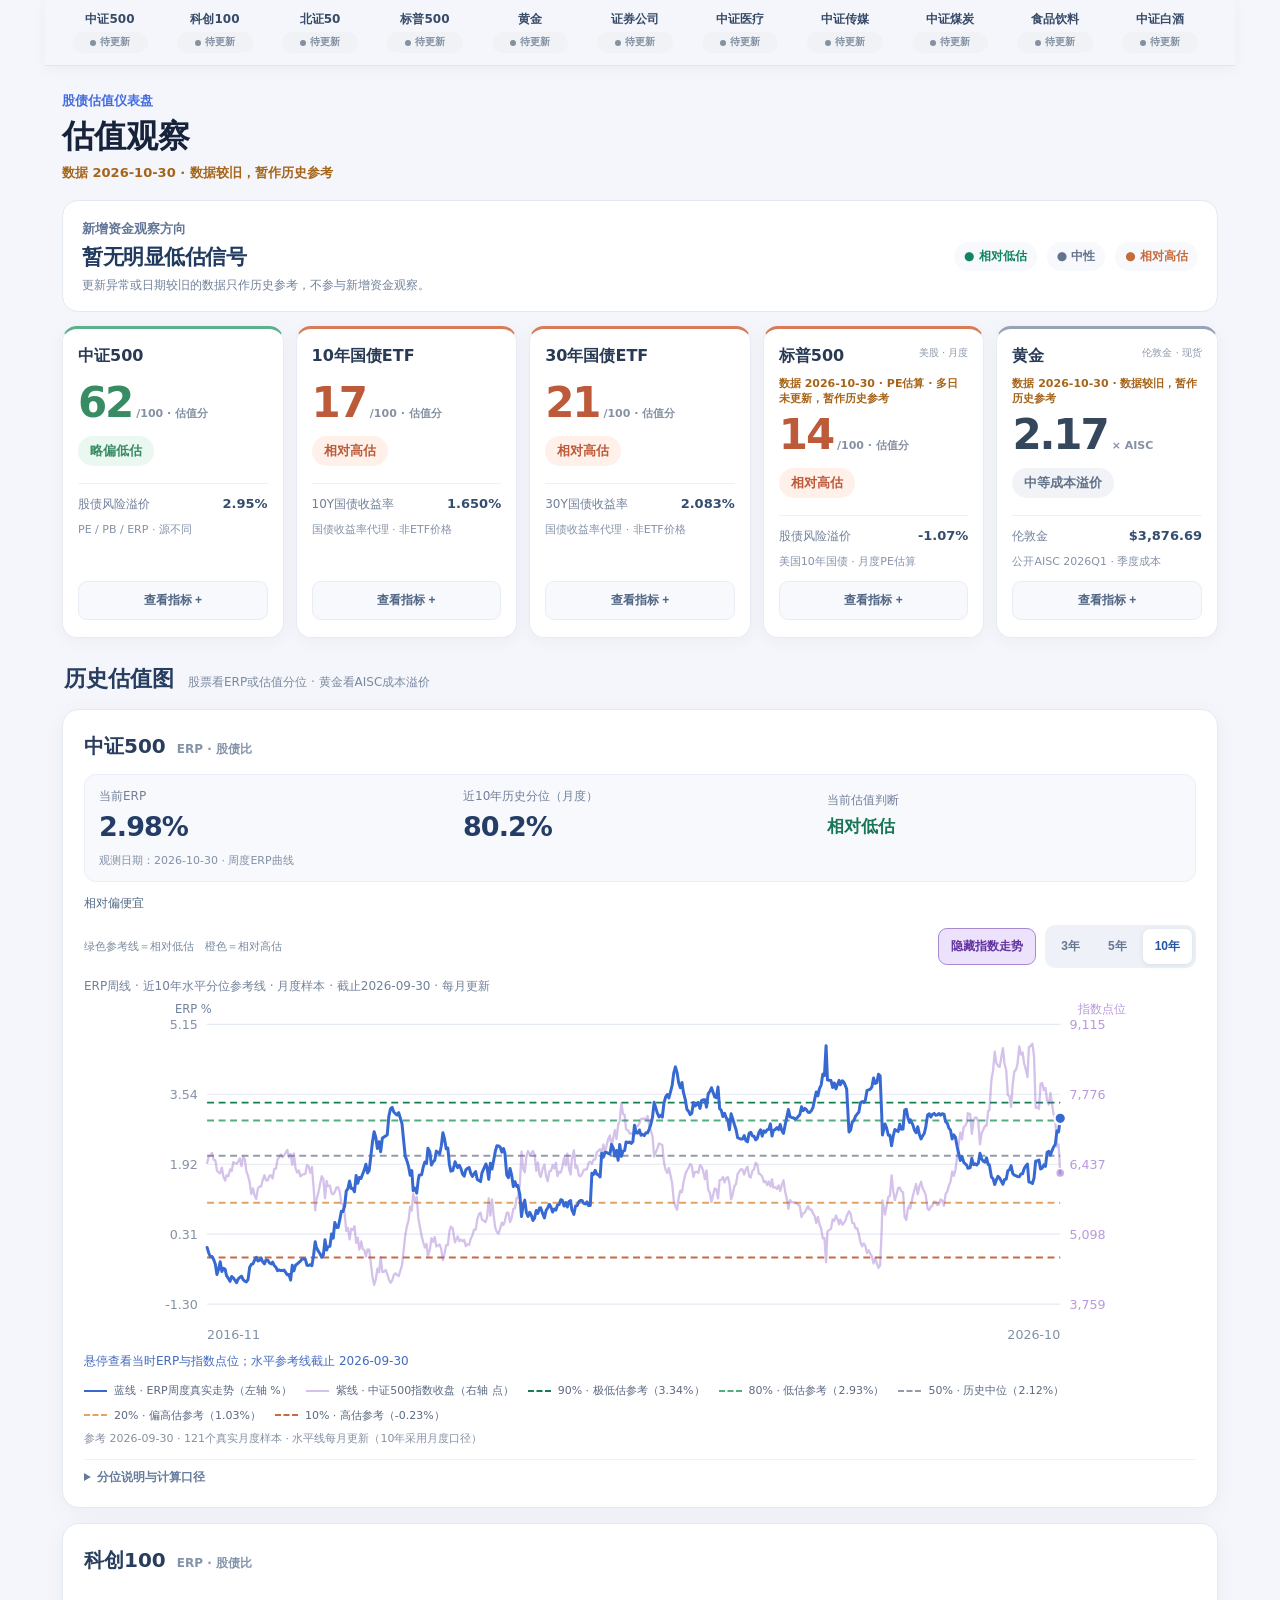
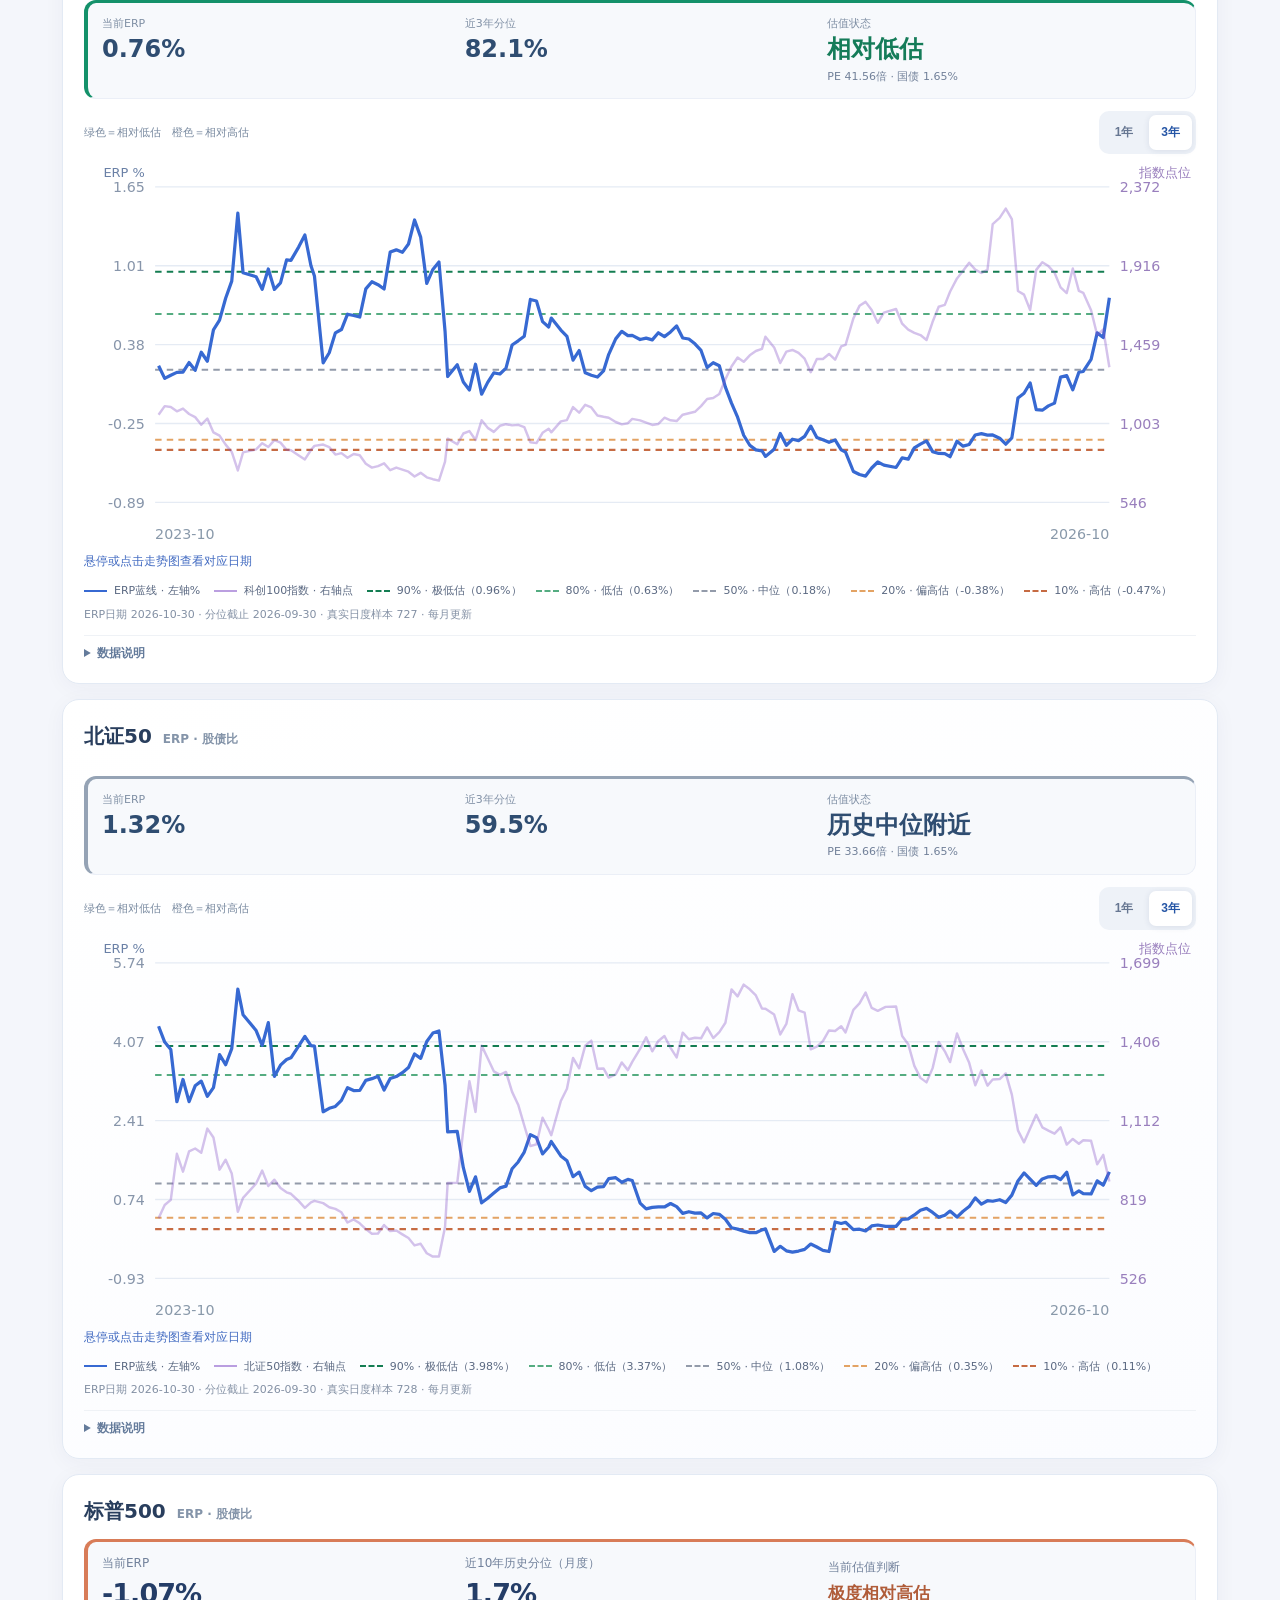
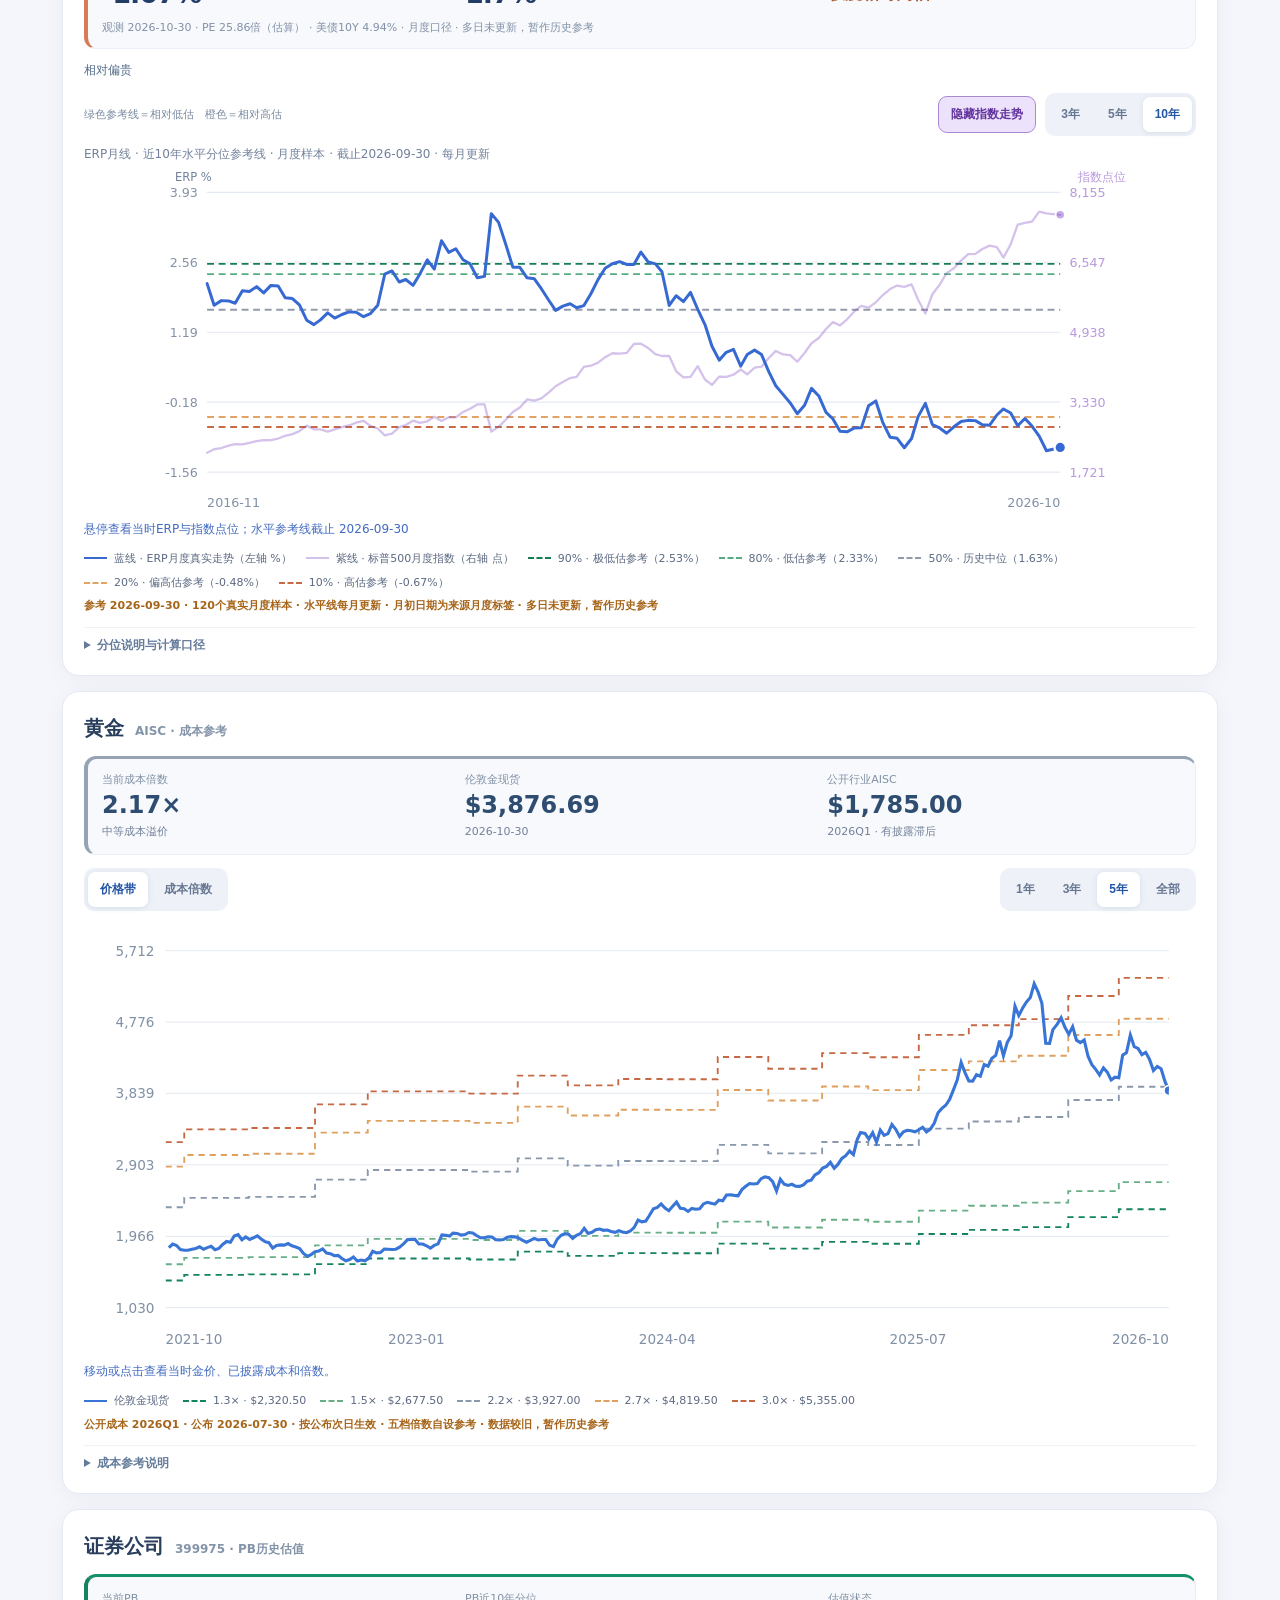
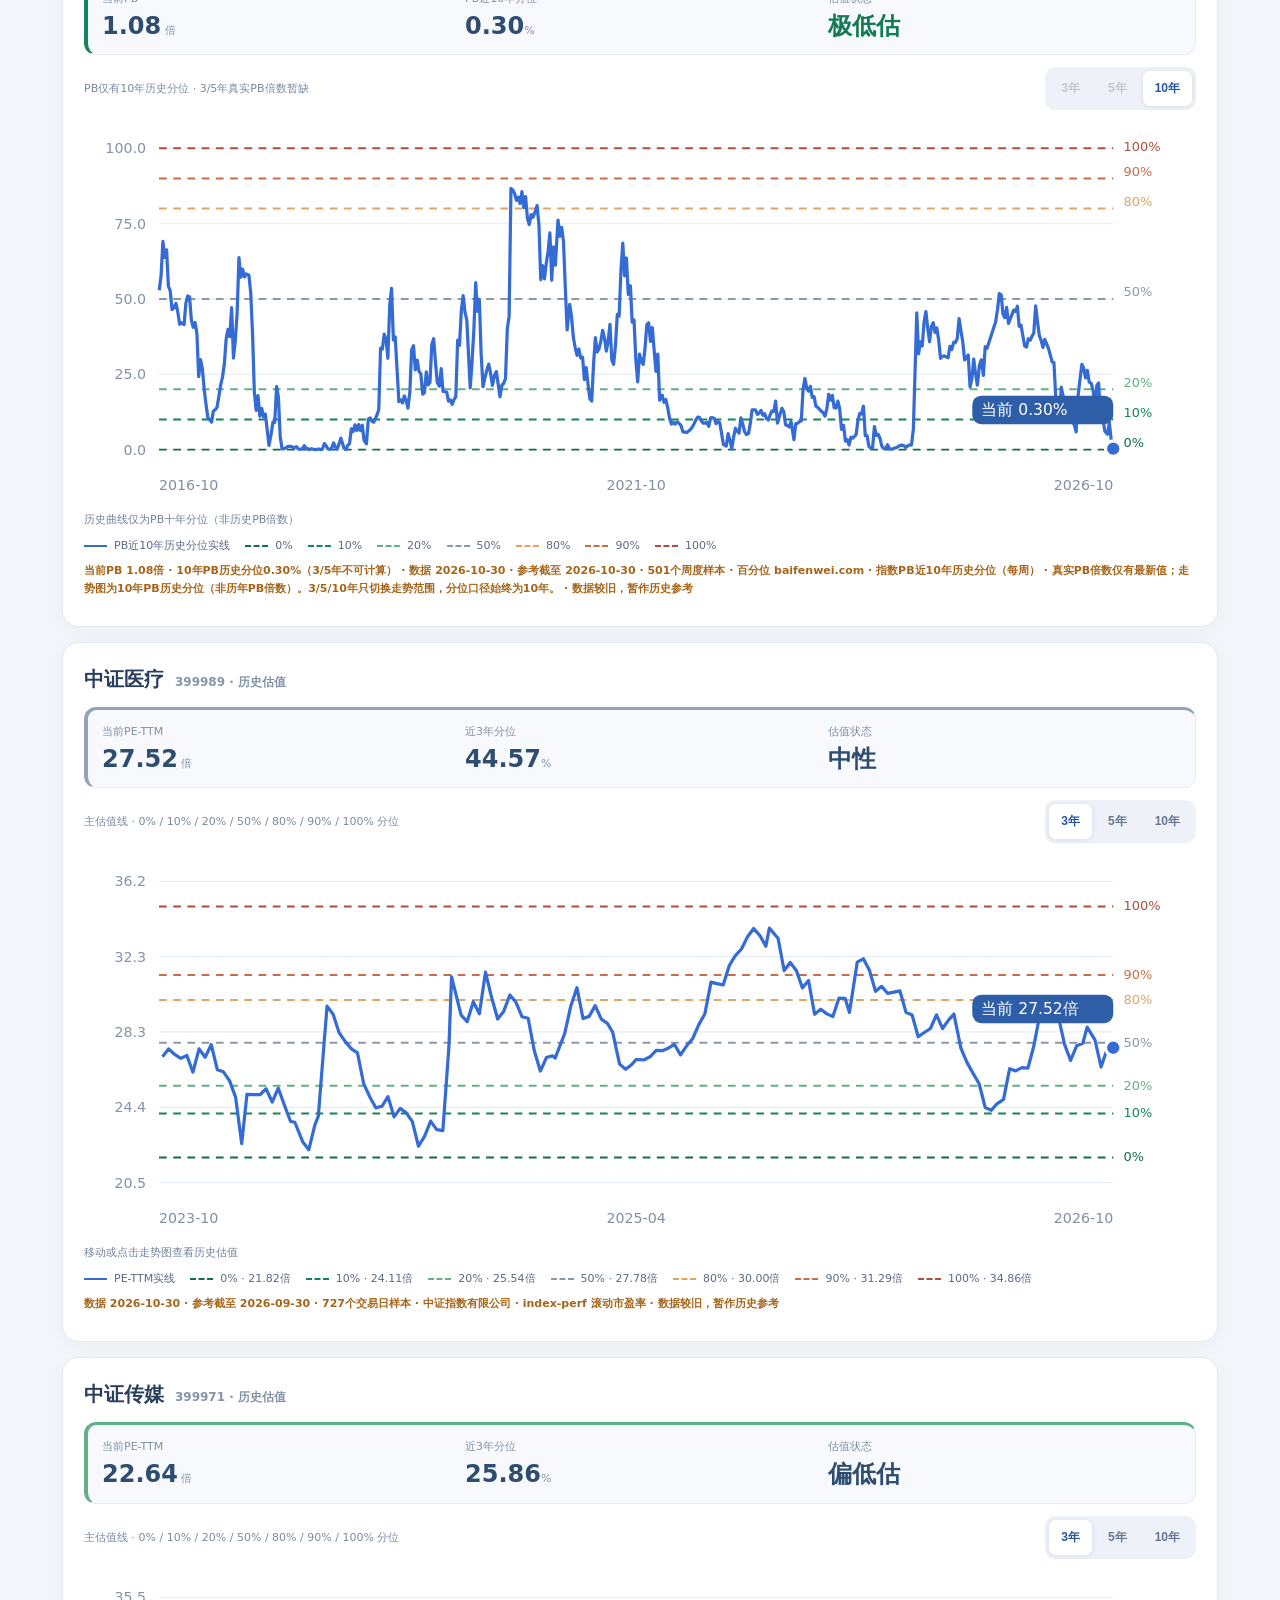
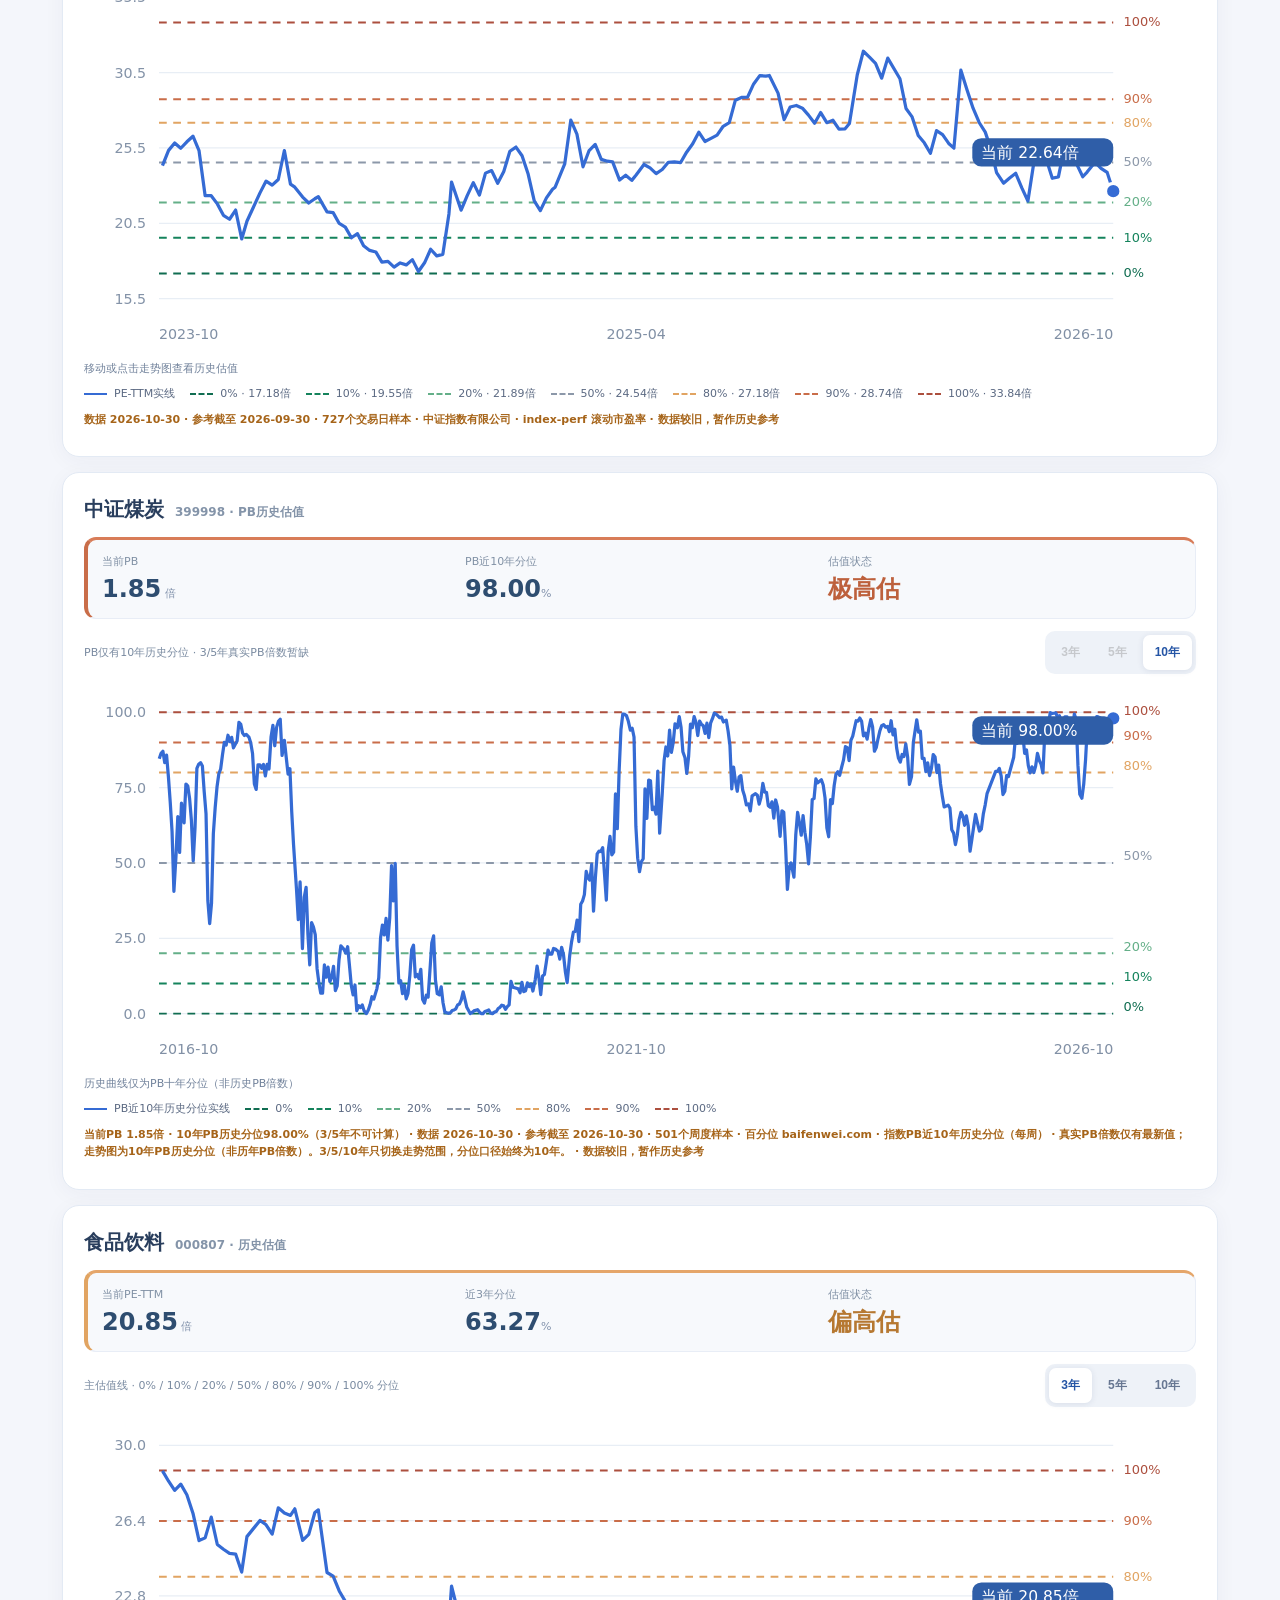
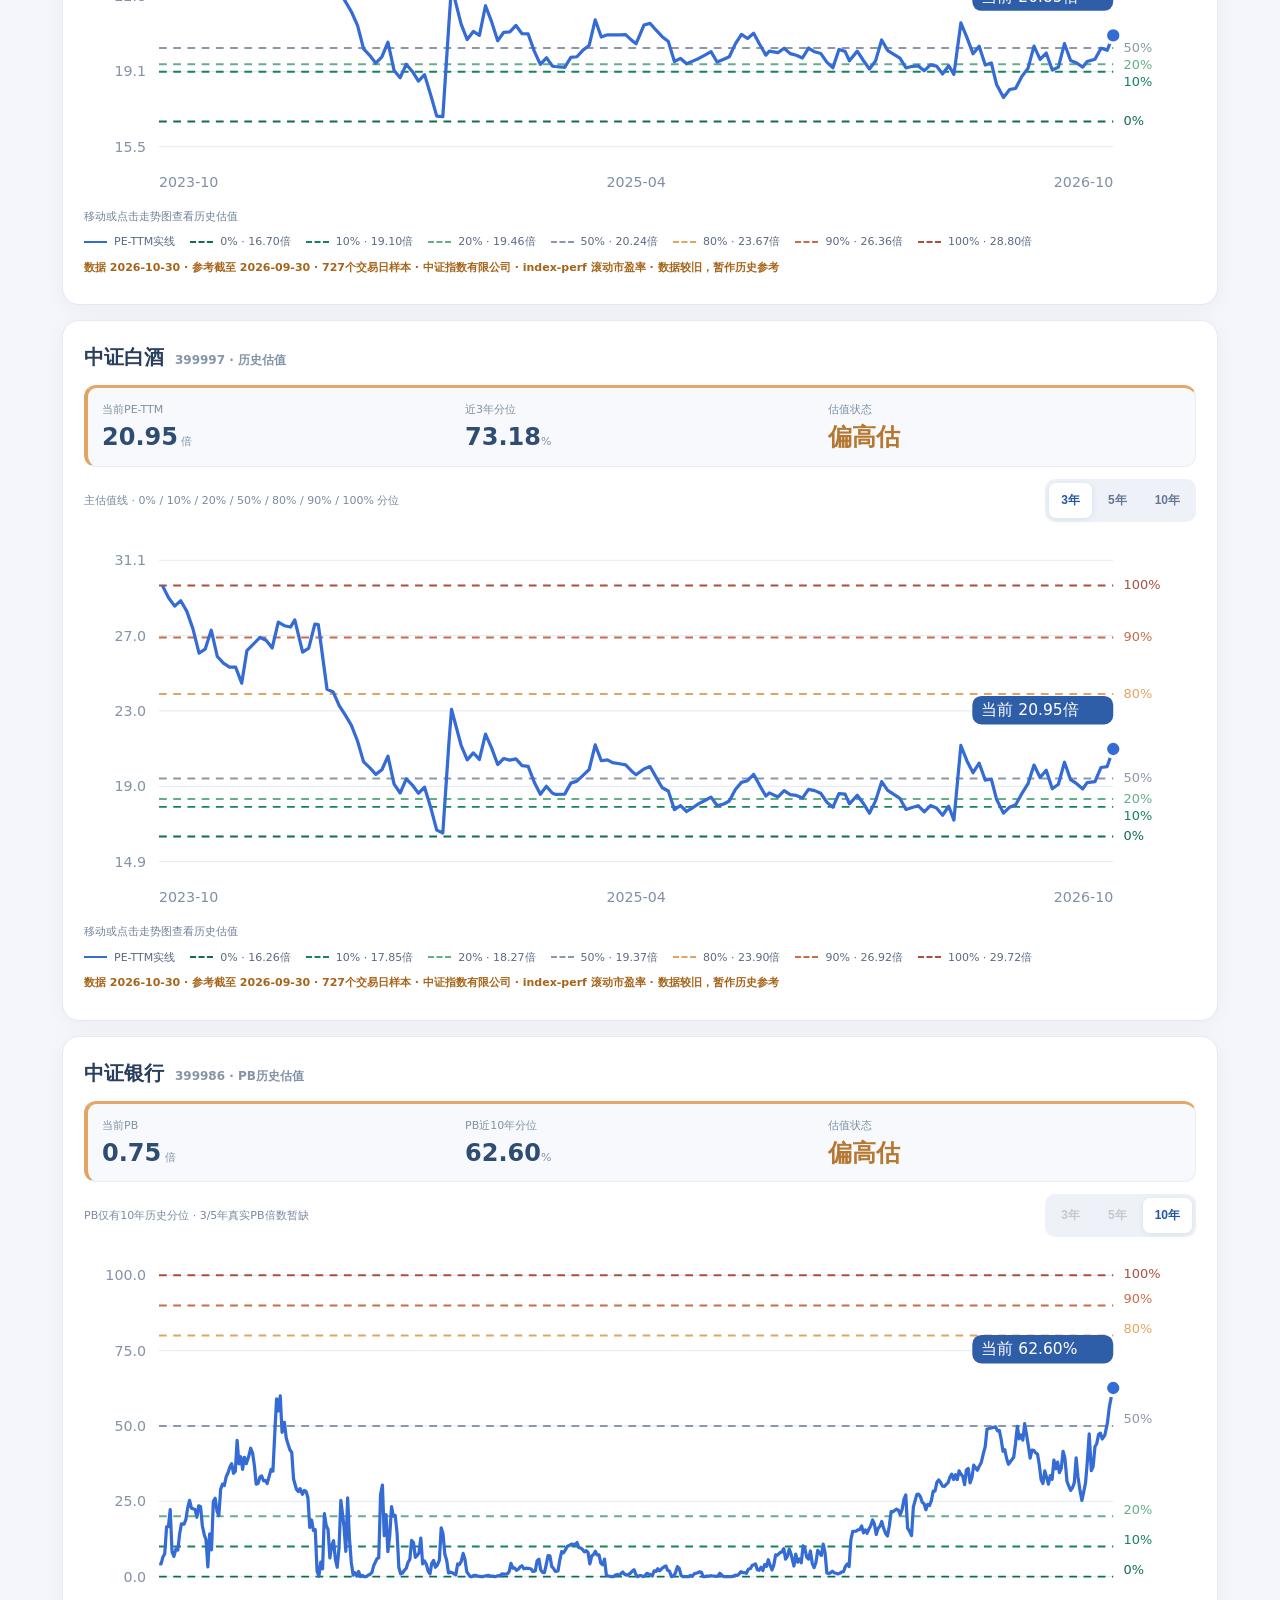
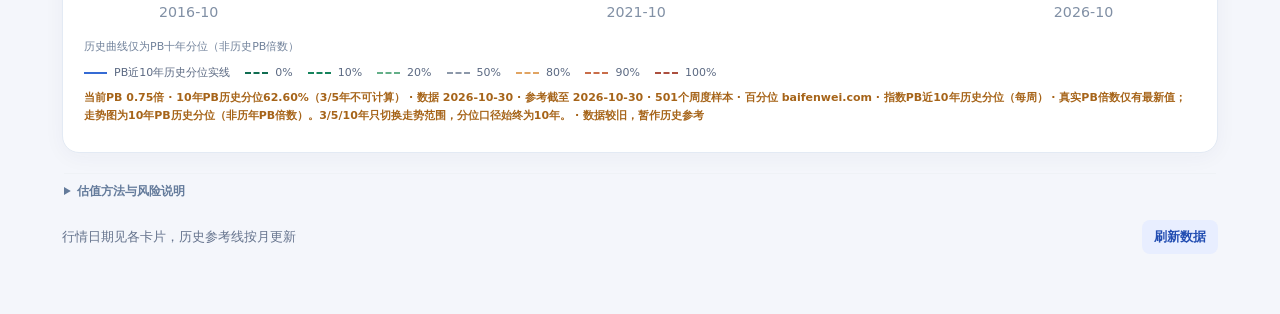
==== index.html @ e6248f70 "Use genuine brokerage PB multiples with 3/5/10-year bands; disable unsupported coal and bank time ho" ====
<!doctype html>
<html lang="zh-CN">
<head>
  <meta charset="utf-8">
  <meta name="viewport" content="width=device-width,initial-scale=1">
  <meta name="theme-color" content="#f5f7fb">
  <meta name="description" content="中证500、国债ETF、标普500、黄金AISC成本参考及行业历史估值走势。">
  <title>股债估值观察</title>
  <link rel="stylesheet" href="styles.css?v=20261031-pbwindows1">
</head>
<body>
<main class="dashboard" id="dashboard-top">
<header class="dashboard-head">
  <div class="head-main"><div class="eyebrow">股债估值仪表盘</div><h1>估值观察</h1><div class="meta" id="stamp">正在读取最新行情</div></div>
</header>
<section class="hero overview-hero" aria-labelledby="money-title">
  <div><label id="money-title">新增资金观察方向</label><h2 id="pick">等待行情</h2><p id="reason">各类资产单独判断，不按评分机械排名</p></div>
  <div class="valuation-key" aria-label="估值颜色"><span class="key-cheap">● 相对低估</span><span class="key-neutral">● 中性</span><span class="key-rich">● 相对高估</span></div>
</section>
<section class="assets-overview" aria-label="五类资产估值与成本参考">
  <div class="cards" id="cards"></div>
  <section class="panel us-panel overview-card" id="us-section">
<div class="us-header"><h3>标普500</h3><span class="asset-subtype">美股 · 月度</span></div>
<div id="us-stamp" class="muted">加载中</div>
<div id="us-card" class="us-content"><div class="us-empty">等待美股数据</div></div>
</section>
  <section class="panel gold-panel overview-card" id="gold-section">
    <div class="us-header"><h3>黄金</h3><span class="asset-subtype">伦敦金 · 现货</span></div>
    <div id="gold-stamp" class="muted">加载中</div>
    <div id="gold-card" class="gold-content"><p class="us-empty">等待金价与公开成本</p></div>
  </section>
</section>
<section class="charts-section" aria-label="历史估值走势">
  <div class="charts-head"><h2>历史估值图</h2><p>股票看ERP或估值分位 · 黄金看AISC成本溢价</p></div>
  <section class="panel history-panel" id="history-panel">
<h3>中证500 <span class="chart-code">ERP · 股债比</span></h3>

<div id="history-current" class="history-current"><div class="history-empty">正在加载历史估值数据。</div></div>
<p id="history-description" class="history-advice"></p>
<div class="history-toolbar"><span class="chart-line-hint">绿色参考线＝相对低估　橙色＝相对高估</span><div class="history-actions"><button id="history-index-toggle" class="history-index-toggle" type="button" data-index-toggle aria-pressed="true">隐藏指数走势</button><div class="history-switch" aria-label="走势图时间范围"><button data-history-years="3" aria-pressed="false">3年</button><button data-history-years="5" aria-pressed="false">5年</button><button class="active" data-history-years="10" aria-pressed="true">10年</button></div></div></div>
<p id="history-frequency" class="history-frequency">正在检查真实历史数据</p>
<div id="history-chart"><div class="history-empty">等待真实历史数据。</div></div>
<div id="history-hover" class="history-hover" aria-live="off"></div>
<div id="history-legend" class="history-legend" aria-label="走势图颜色图例"></div>
<p class="history-note" id="history-note">五条水平参考线按所选3年、5年或10年的历史ERP计算，每月随上个完整月份的行情修正。</p>
<details class="chart-help"><summary>分位说明与计算口径</summary><h4 class="history-zone-title">历史分位</h4>
<div class="history-zone-head"><span>历史分位</span><span>中文判断</span><span>简单理解</span></div>
<div id="history-zones" class="history-zones"></div>
<p class="chart-help-text">ERP＝100÷滚动PE－中国10年国债收益率。参考线按所选年限计算，每月更新。不同日期共用当前参考线，不代表当时可交易信号；指数价格不等于ETF收益。</p></details>
</section>
  <section class="panel star-panel" id="star-panel">
<div class="bse-head"><div><div class="eyebrow">科创板独立估值观察 · 000698</div>
<h3>科创100 <span class="chart-code">ERP · 股债比</span></h3></div></div>
<div id="star-summary" class="bse-summary"><div class="history-empty">正在核验科创100真实估值数据。</div></div>
<div class="bse-toolbar"><span class="chart-line-hint">绿色＝相对低估　橙色＝相对高估</span><div class="history-switch" aria-label="科创100时间范围"><button type="button" data-star-years="1" aria-pressed="false">1年</button><button type="button" data-star-years="3" class="active" aria-pressed="true">3年</button></div></div>
<div id="star-chart" aria-live="polite"><div class="history-empty">尚未获取科创100历史走势图。</div></div>
<div id="star-hover" class="history-hover" aria-live="off"></div><div id="star-legend" class="history-legend"></div>
<p class="bse-note" id="star-note">蓝线是科创100股债风险溢价（左轴，%），淡紫线是科创100指数收盘点位（右轴，点）。水平分位线每月更新一次。</p>
<details class="chart-help"><summary>数据说明</summary><p class="chart-help-text">科创100发布于2023年8月，历史不足5年。 ERP＝100÷滚动PE－中国10年国债收益率；分位线每月更新。指数点位不是ETF收益，估值分位不等于买卖信号。</p></details>
</section>
  <section class="panel bse-panel" id="bse-panel">
<div class="bse-head"><div><div class="eyebrow">北交所独立估值观察 · 899050</div>
<h3>北证50 <span class="chart-code">ERP · 股债比</span></h3></div></div>
<div id="bse-summary" class="bse-summary"><div class="history-empty">正在核验北证50真实估值数据。</div></div>
<div class="bse-toolbar"><span class="chart-line-hint">绿色＝相对低估　橙色＝相对高估</span><div class="history-switch" aria-label="北证50时间范围"><button type="button" data-bse-years="1" aria-pressed="false">1年</button><button type="button" data-bse-years="3" class="active" aria-pressed="true">3年</button></div></div>
<div id="bse-chart" aria-live="polite"><div class="history-empty">尚未获取北证50历史走势图。</div></div>
<div id="bse-hover" class="history-hover" aria-live="off"></div><div id="bse-legend" class="history-legend"></div>
<p class="bse-note" id="bse-note">蓝线是北证50股债风险溢价（左轴，%），淡紫线是北证50指数收盘点位（右轴，点）。水平分位线每月更新一次。</p>
<details class="chart-help"><summary>数据说明</summary><p class="chart-help-text">北证50发布于2022年11月，历史不足5年。 ERP＝100÷滚动PE－中国10年国债收益率；分位线每月更新。指数点位不是ETF收益，估值分位不等于买卖信号。</p></details>
</section>

  <section class="panel history-panel" id="sp500-panel">
    <h3>标普500 <span class="chart-code">ERP · 股债比</span></h3>
    <div id="sp500-current" class="history-current"><div class="history-empty">正在核对美股历史估值</div></div>
    <p id="sp500-description" class="history-advice"></p>
    <div class="history-toolbar"><span class="chart-line-hint">绿色参考线＝相对低估　橙色＝相对高估</span><div class="history-actions">
      <button id="sp500-index-toggle" class="history-index-toggle" type="button" data-sp500-index-toggle aria-pressed="true">隐藏指数走势</button>
      <div class="history-switch" aria-label="标普500时间范围"><button type="button" data-sp500-years="3" aria-pressed="false">3年</button><button type="button" data-sp500-years="5" aria-pressed="false">5年</button><button type="button" data-sp500-years="10" class="active" aria-pressed="true">10年</button></div>
    </div></div>
    <p id="sp500-frequency" class="history-frequency">正在核对真实月度数据</p>
    <div id="sp500-chart"><div class="history-empty">等待真实历史数据</div></div>
    <div id="sp500-hover" class="history-hover" aria-live="off"></div>
    <div id="sp500-legend" class="history-legend" aria-label="标普500估值图例"></div>
    <p id="sp500-note" class="history-note"></p>
    <details class="chart-help"><summary>分位说明与计算口径</summary>
      <div class="history-zone-head"><span>历史分位</span><span>中文判断</span><span>简单理解</span></div>
      <div id="sp500-zones" class="history-zones"></div>
      <p class="chart-help-text">ERP＝100÷标普500滚动PE－美国10年国债收益率。PE与美债取Multpl真实月度历史，按来源日期向前配对；五条水平线按所选3/5/10年样本计算，每月更新，当前分位随最新ERP重算。历史月初日期是来源的月度标签，历史数据可能修订；最新估算PE会标明。紫线为月度指数点位，历史采用月均价。当前参考线不是历史逐点买卖信号。</p>
    </details>
  </section>

  <section class="panel gold-history-panel" id="gold-panel">
    <h3>黄金 <span class="chart-code">AISC · 成本参考</span></h3>
    <div id="gold-summary" class="bse-summary"><p class="history-empty">正在核对金价与公开成本</p></div>
    <div class="gold-toolbar">
      <div class="history-switch" aria-label="黄金图表口径">
        <button type="button" data-gold-view="price" class="active" aria-pressed="true">价格带</button>
        <button type="button" data-gold-view="ratio" aria-pressed="false">成本倍数</button>
      </div>
      <div class="history-switch" aria-label="黄金历史时间范围">
        <button type="button" data-gold-years="1" aria-pressed="false">1年</button>
        <button type="button" data-gold-years="3" aria-pressed="false">3年</button>
        <button type="button" data-gold-years="5" class="active" aria-pressed="true">5年</button>
        <button type="button" data-gold-years="all" aria-pressed="false">全部</button>
      </div>
    </div>
    <div id="gold-chart" aria-live="polite"><p class="history-empty">等待真实黄金历史数据</p></div>
    <div id="gold-hover" class="history-hover" aria-live="off"></div>
    <div id="gold-legend" class="history-legend" aria-label="黄金五档AISC倍数参考"></div>
    <p id="gold-note" class="bse-note"></p>
    <details class="chart-help"><summary>成本参考说明</summary><p class="chart-help-text">1.3 / 1.5 / 2.2 / 2.7 / 3.0倍为自设参考，不是历史分位或公允价格。美元金价与全球行业平均AISC同为美元/盎司；成本取世界黄金协会公开报告，按公布次日生效，期间沿用上次已知成本。公开历史样本可能缺少更早披露，不应当作完整信息回测。AISC不是金价底线，金价还受实际利率、央行、汇率及投资需求影响。</p></details>
  </section>

  <section class="panel industry-panel" id="industry-399975" data-industry-code="399975" data-metric="PB">
    <h3>证券公司 <span class="chart-code">399975 · PB历史估值</span></h3>
    <div class="industry-summary">正在读取真实估值数据</div>
    <div class="industry-toolbar">
      <span class="chart-line-hint">PB近10年历史分位走势 · 0 / 10 / 20 / 50 / 80 / 90 / 100%</span>
      <div class="history-switch" aria-label="证券公司历史估值时间范围">
        <button type="button" data-industry-years="3" class="active" aria-pressed="true">3年</button>
        <button type="button" data-industry-years="5" aria-pressed="false">5年</button>
        <button type="button" data-industry-years="10" aria-pressed="false">10年</button>
      </div>
    </div>
    <div class="industry-chart" aria-live="polite"><p class="industry-empty">等待估值历史数据</p></div>
    <div class="industry-hover" aria-live="off"></div>
    <div class="industry-legend" aria-label="证券公司估值参考线"></div>
    <p class="industry-note"></p>
  </section>

  <section class="panel industry-panel" id="industry-399989" data-industry-code="399989" data-metric="PE-TTM">
    <h3>中证医疗 <span class="chart-code">399989 · 历史估值</span></h3>
    <div class="industry-summary">正在读取真实估值数据</div>
    <div class="industry-toolbar">
      <span class="chart-line-hint">主估值线 · 0% / 10% / 20% / 50% / 80% / 90% / 100% 分位</span>
      <div class="history-switch" aria-label="中证医疗历史估值时间范围">
        <button type="button" data-industry-years="3" class="active" aria-pressed="true">3年</button>
        <button type="button" data-industry-years="5" aria-pressed="false">5年</button>
        <button type="button" data-industry-years="10" aria-pressed="false">10年</button>
      </div>
    </div>
    <div class="industry-chart" aria-live="polite"><p class="industry-empty">等待估值历史数据</p></div>
    <div class="industry-hover" aria-live="off"></div>
    <div class="industry-legend" aria-label="中证医疗估值参考线"></div>
    <p class="industry-note"></p>
  </section>

  <section class="panel industry-panel" id="industry-399971" data-industry-code="399971" data-metric="PE-TTM">
    <h3>中证传媒 <span class="chart-code">399971 · 历史估值</span></h3>
    <div class="industry-summary">正在读取真实估值数据</div>
    <div class="industry-toolbar">
      <span class="chart-line-hint">主估值线 · 0% / 10% / 20% / 50% / 80% / 90% / 100% 分位</span>
      <div class="history-switch" aria-label="中证传媒历史估值时间范围">
        <button type="button" data-industry-years="3" class="active" aria-pressed="true">3年</button>
        <button type="button" data-industry-years="5" aria-pressed="false">5年</button>
        <button type="button" data-industry-years="10" aria-pressed="false">10年</button>
      </div>
    </div>
    <div class="industry-chart" aria-live="polite"><p class="industry-empty">等待估值历史数据</p></div>
    <div class="industry-hover" aria-live="off"></div>
    <div class="industry-legend" aria-label="中证传媒估值参考线"></div>
    <p class="industry-note"></p>
  </section>

  <section class="panel industry-panel" id="industry-399998" data-industry-code="399998" data-metric="PB">
    <h3>中证煤炭 <span class="chart-code">399998 · PB历史估值</span></h3>
    <div class="industry-summary">正在读取真实估值数据</div>
    <div class="industry-toolbar">
      <span class="chart-line-hint">PB近10年历史分位走势 · 0 / 10 / 20 / 50 / 80 / 90 / 100%</span>
      <div class="history-switch" aria-label="中证煤炭历史估值时间范围">
        <button type="button" data-industry-years="3" class="active" aria-pressed="true">3年</button>
        <button type="button" data-industry-years="5" aria-pressed="false">5年</button>
        <button type="button" data-industry-years="10" aria-pressed="false">10年</button>
      </div>
    </div>
    <div class="industry-chart" aria-live="polite"><p class="industry-empty">等待估值历史数据</p></div>
    <div class="industry-hover" aria-live="off"></div>
    <div class="industry-legend" aria-label="中证煤炭估值参考线"></div>
    <p class="industry-note"></p>
  </section>

  <section class="panel industry-panel" id="industry-000807" data-industry-code="000807" data-metric="PE-TTM">
    <h3>食品饮料 <span class="chart-code">000807 · 历史估值</span></h3>
    <div class="industry-summary">正在读取真实估值数据</div>
    <div class="industry-toolbar">
      <span class="chart-line-hint">主估值线 · 0% / 10% / 20% / 50% / 80% / 90% / 100% 分位</span>
      <div class="history-switch" aria-label="食品饮料历史估值时间范围">
        <button type="button" data-industry-years="3" class="active" aria-pressed="true">3年</button>
        <button type="button" data-industry-years="5" aria-pressed="false">5年</button>
        <button type="button" data-industry-years="10" aria-pressed="false">10年</button>
      </div>
    </div>
    <div class="industry-chart" aria-live="polite"><p class="industry-empty">等待估值历史数据</p></div>
    <div class="industry-hover" aria-live="off"></div>
    <div class="industry-legend" aria-label="食品饮料估值参考线"></div>
    <p class="industry-note"></p>
  </section>

  <section class="panel industry-panel" id="industry-399997" data-industry-code="399997" data-metric="PE-TTM">
    <h3>中证白酒 <span class="chart-code">399997 · 历史估值</span></h3>
    <div class="industry-summary">正在读取真实估值数据</div>
    <div class="industry-toolbar">
      <span class="chart-line-hint">主估值线 · 0% / 10% / 20% / 50% / 80% / 90% / 100% 分位</span>
      <div class="history-switch" aria-label="中证白酒历史估值时间范围">
        <button type="button" data-industry-years="3" class="active" aria-pressed="true">3年</button>
        <button type="button" data-industry-years="5" aria-pressed="false">5年</button>
        <button type="button" data-industry-years="10" aria-pressed="false">10年</button>
      </div>
    </div>
    <div class="industry-chart" aria-live="polite"><p class="industry-empty">等待估值历史数据</p></div>
    <div class="industry-hover" aria-live="off"></div>
    <div class="industry-legend" aria-label="中证白酒估值参考线"></div>
    <p class="industry-note"></p>
  </section>

  <section class="panel industry-panel" id="industry-399986" data-industry-code="399986" data-metric="PB">
    <h3>中证银行 <span class="chart-code">399986 · PB历史估值</span></h3>
    <div class="industry-summary">正在读取真实估值数据</div>
    <div class="industry-toolbar">
      <span class="chart-line-hint">PB近10年历史分位走势 · 0 / 10 / 20 / 50 / 80 / 90 / 100%</span>
      <div class="history-switch" aria-label="中证银行历史估值时间范围">
        <button type="button" data-industry-years="3" class="active" aria-pressed="true">3年</button>
        <button type="button" data-industry-years="5" aria-pressed="false">5年</button>
        <button type="button" data-industry-years="10" aria-pressed="false">10年</button>
      </div>
    </div>
    <div class="industry-chart" aria-live="polite"><p class="industry-empty">等待估值历史数据</p></div>
    <div class="industry-hover" aria-live="off"></div>
    <div class="industry-legend" aria-label="中证银行估值参考线"></div>
    <p class="industry-note"></p>
  </section>
</section>
<details class="method-brief"><summary>估值方法与风险说明</summary>
<p>不同资产评分公式不同，不能直接比大小。10年和30年国债ETF使用国债收益率代理，并非ETF实时价格。各图分位按自身历史计算，不能据此确定底部或保证未来收益。<strong>绿色表示相对更便宜，不代表立即买入。</strong></p>
</details>
<footer><span>行情日期见各卡片，历史参考线按月更新</span><button type="button" id="reload" title="重新读取已发布的行情快照，服务器按北京时间定时更新">刷新数据</button></footer>
</main>
<nav id="valuation-jump" class="valuation-jump" aria-label="固定历史估值快捷导航">
  <div class="valuation-jump-track" aria-label="横向滚动查看全部估值指数">
    <a href="#history-panel" class="valuation-jump-link" aria-label="跳转到中证500历史估值图">
      <span class="valuation-jump-name">中证500</span>
      <span data-valuation-status="csi500" class="valuation-jump-status" data-tone="unknown">暂无</span>
    </a>
    <a href="#star-panel" class="valuation-jump-link" aria-label="跳转到科创100历史估值图">
      <span class="valuation-jump-name">科创100</span>
      <span data-valuation-status="star100" class="valuation-jump-status" data-tone="unknown">暂无</span>
    </a>
    <a href="#bse-panel" class="valuation-jump-link" aria-label="跳转到北证50历史估值图">
      <span class="valuation-jump-name">北证50</span>
      <span data-valuation-status="bse50" class="valuation-jump-status" data-tone="unknown">暂无</span>
    </a>
    <a href="#sp500-panel" class="valuation-jump-link" aria-label="跳转到标普500股债比历史估值图">
      <span class="valuation-jump-name">标普500</span>
      <span data-valuation-status="sp500" class="valuation-jump-status" data-tone="unknown">暂无</span>
    </a>
    <a href="#gold-panel" class="valuation-jump-link" aria-label="跳转到黄金AISC成本参考图">
      <span class="valuation-jump-name">黄金</span>
      <span data-valuation-status="gold" class="valuation-jump-status" data-tone="unknown">暂无</span>
    </a>
    <a href="#industry-399975" class="valuation-jump-link" aria-label="跳转到证券公司历史估值图">
      <span class="valuation-jump-name">证券公司</span>
      <span data-valuation-status="399975" class="valuation-jump-status" data-tone="unknown">暂无</span>
    </a>
    <a href="#industry-399989" class="valuation-jump-link" aria-label="跳转到中证医疗历史估值图">
      <span class="valuation-jump-name">中证医疗</span>
      <span data-valuation-status="399989" class="valuation-jump-status" data-tone="unknown">暂无</span>
    </a>
    <a href="#industry-399971" class="valuation-jump-link" aria-label="跳转到中证传媒历史估值图">
      <span class="valuation-jump-name">中证传媒</span>
      <span data-valuation-status="399971" class="valuation-jump-status" data-tone="unknown">暂无</span>
    </a>
    <a href="#industry-399998" class="valuation-jump-link" aria-label="跳转到中证煤炭历史估值图">
      <span class="valuation-jump-name">中证煤炭</span>
      <span data-valuation-status="399998" class="valuation-jump-status" data-tone="unknown">暂无</span>
    </a>
    <a href="#industry-000807" class="valuation-jump-link" aria-label="跳转到食品饮料历史估值图">
      <span class="valuation-jump-name">食品饮料</span>
      <span data-valuation-status="000807" class="valuation-jump-status" data-tone="unknown">暂无</span>
    </a>
    <a href="#industry-399997" class="valuation-jump-link" aria-label="跳转到中证白酒历史估值图">
      <span class="valuation-jump-name">中证白酒</span>
      <span data-valuation-status="399997" class="valuation-jump-status" data-tone="unknown">暂无</span>
    </a>
    <a href="#industry-399986" class="valuation-jump-link" aria-label="跳转到中证银行历史估值图">
      <span class="valuation-jump-name">中证银行</span>
      <span data-valuation-status="399986" class="valuation-jump-status" data-tone="unknown">暂无</span>
    </a>
  </div>
</nav>
<script src="history.js?v=20261030-maint1"></script>
<script src="bse50.js?v=20261029-bse1"></script>
<script src="star100.js?v=20261029-star1"></script>
<script src="industry.js?v=20261031-pbwindows1"></script>
<script src="sp500.js?v=20261030-sp5001"></script>
<script src="gold.js?v=20261030-gold1"></script>
<script src="valuation-nav.js?v=20261031-pbwindows1"></script>
<script src="app.js?v=20261030-sp5001"></script>
</body></html>
---- styles.css ----
:root{color-scheme:light}*{box-sizing:border-box}body{margin:0;background:#f4f6fb;color:#17223b;font-family:system-ui,-apple-system,"Microsoft YaHei",sans-serif}main{max-width:1024px;margin:auto;padding:26px 17px 60px}header{padding:12px 0 20px}h1{font-size:clamp(28px,5vw,38px);margin:9px 0}.eyebrow{font-size:13px;font-weight:750;color:#446de0}.meta,.muted,footer{color:#65738d;font-size:13px}.hero{padding:28px;background:linear-gradient(115deg,#18243e,#283f6c);border-radius:21px;color:#fff;box-shadow:0 12px 32px #293b5a1d}.hero label{color:#aabce0;font-size:13px}.hero h2{font-size:32px;margin:8px 0}.hero p{color:#dce5f8;margin:0;line-height:1.7}.cards{display:grid;grid-template-columns:repeat(3,1fr);gap:14px;margin:17px 0}.card,.panel{background:white;border-radius:19px;padding:19px;box-shadow:0 8px 30px #24395c0c}.card h3{margin:0;font-size:17px}.score{font-size:51px;font-weight:850;margin:18px 0 6px}.score small{font-size:16px;color:#8190a7}.tag{display:inline-block;padding:6px 11px;border-radius:25px;background:#edf4ff;color:#4166a7;font-size:13px;font-weight:700}.panel{margin-top:15px}.panel h3{margin:5px 0 12px}.bar{display:flex;overflow:hidden;border-radius:10px;background:#f0f2f6;min-height:15px;margin:12px 0}.bar div:nth-child(1){background:#4577eb}.bar div:nth-child(2){background:#17a49e}.bar div:nth-child(3){background:#9274d4}.item{padding:10px 0;border-bottom:1px solid #eff1f5;display:flex;justify-content:space-between;gap:10px}.item span{color:#63728c}.item b{text-align:right;font-size:14px}button{border:0;border-radius:8px;padding:8px 12px;background:#e8eeff;color:#234eb2;font-weight:bold}footer{margin-top:22px;line-height:2}footer button{margin-left:12px}@media(max-width:640px){.cards{grid-template-columns:1fr;gap:10px}.card{display:grid;grid-template-columns:1fr auto;align-items:center}.card .score{margin:4px 0;font-size:40px}.card .tag{grid-column:1/-1;width:max-content}.hero{padding:23px}.hero h2{font-size:28px}}
.control-hint{color:#687891;font-size:13px;line-height:1.6;margin:13px 2px 5px}.decision-card{display:block!important}.asset-top{display:flex;align-items:center;justify-content:space-between}.subrank{color:#7d8ca4;font-size:12px;background:#f2f5fa;border-radius:16px;padding:5px 9px}.decision-card .score{margin:16px 0 8px}.ownership{display:flex;background:#eef1f7;border-radius:12px;padding:4px;gap:4px;margin-top:16px}.ownership button{flex:1;background:transparent;padding:11px 5px;border-radius:9px;color:#63718a;cursor:pointer}.ownership button.active{background:#fff;color:#173b80;box-shadow:0 2px 9px #283f6b13}.action{margin-top:12px;border-radius:13px;padding:13px 12px;background:#f1f5fc}.action strong{font-size:16px}.action p{margin:7px 0 0;font-size:13px;line-height:1.65;color:#617087}.action.warning{background:#fff3ee}.action.warning strong{color:#b84e34}.action.positive{background:#edf9f3}.action.positive strong{color:#147b58}.action.neutral strong{color:#2a4d92}@media(max-width:640px){.decision-card .score{font-size:46px}.decision-card .score small{font-size:12px}.card .tag{width:auto;display:inline-block}.action{margin-top:13px}}

.decision-card{cursor:pointer;transition:box-shadow .16s ease,transform .16s ease;border:1px solid transparent}
.decision-card:hover{box-shadow:0 12px 35px #2639571b}
.decision-card:focus-visible{outline:3px solid #4478e8;outline-offset:3px}
.expand-trigger{width:100%;display:block;margin-top:12px;padding:12px;border:1px solid #dce6f7;background:#f3f7fe;border-radius:10px;font-size:14px;color:#3158a4;cursor:pointer}
.card-metrics{margin-top:12px;padding:12px;border-radius:12px;background:#f7f9fc}
.mini-heading{font-size:12px;font-weight:750;color:#687ea8;margin:0 0 6px}
.card-metric{display:flex;align-items:center;justify-content:space-between;gap:12px;font-size:13px;padding:8px 0;border-bottom:1px solid #e8edf7}
.card-metric span{color:#64748b}.card-metric b{text-align:right}
.card-metrics p{font-size:12px;color:#697995;line-height:1.7;margin:12px 0 0}
.ownership button{touch-action:manipulation}

.us-panel{border:1px solid #dce7f8;background:linear-gradient(160deg,#fff,#f8fbff)}
.us-header{display:flex;justify-content:space-between;align-items:flex-start;gap:12px}
.us-header h3{font-size:23px;margin:5px 0}
.us-header p{line-height:1.6;margin:5px 0 14px}
.us-label{background:#e9f0ff;color:#3262bc;font-size:12px;padding:6px 12px;border-radius:30px;white-space:nowrap;font-weight:750}
.us-empty{background:#f3f5f9;color:#64748b;border-radius:12px;padding:18px 14px;margin-top:14px}
.us-card-main{display:flex;justify-content:space-between;align-items:center;gap:12px;margin-top:14px}
.us-score{font-weight:850;font-size:54px;letter-spacing:-.03em;line-height:1}
.us-score small{font-size:14px;font-weight:500;color:#7c8da8}
.us-result{font-size:14px;color:#557199;margin-top:6px}
.us-tip{margin:12px 0;padding:15px;border-radius:13px;background:#f1f5fb;color:#334c77;line-height:1.6}
.us-tip strong{font-size:17px}
.us-tip p{font-size:13px;margin:5px 0 0}
.us-tip.warning{background:#fff2eb;color:#9c4928}
.us-tip.positive{background:#ebf9ef;color:#196b42}
.us-trend{font-size:12px;color:#70809c;margin:7px 0}
.us-observation{font-size:12px;color:#7b889f;line-height:1.6;margin-top:12px}
.us-sources{display:flex;flex-wrap:wrap;gap:8px;font-size:12px;margin-top:10px}
.us-sources a{color:#416bd0;text-decoration:none}
@media(min-width:700px){.us-card-main{justify-content:flex-start;gap:24px}}

/* Historical valuation chart: self-contained and unobtrusive. */
.history-panel{border:1px solid #e1e8f4}
.history-panel h3{margin:4px 0 12px}
.history-toolbar{display:flex;gap:10px;align-items:center;justify-content:space-between;flex-wrap:wrap}
.history-switch{display:flex;gap:4px;background:#eef2f8;border-radius:10px;padding:4px;max-width:100%}
.history-switch button{font-size:12px;padding:9px 12px;background:transparent;color:#677792;border-radius:7px;cursor:pointer;white-space:nowrap}
.history-switch button.active{background:#fff;color:#2555a5;box-shadow:0 1px 6px #253d6a1b}
.history-switch button:focus-visible{outline:2px solid #487ce0}
.history-summary{font-size:15px;color:#263e65;font-weight:750;margin:17px 0 5px}
.history-svg{display:block;width:100%;height:auto;max-height:310px}
.history-empty{background:#f7f9fc;border:1px dashed #dbe3ef;border-radius:10px;color:#71809a;padding:30px 12px;text-align:center;font-size:13px}
.history-hover{font-size:12px;color:#416ac1;min-height:18px;margin-top:4px}
.history-note{font-size:12px;color:#6e7e97;line-height:1.7;margin:8px 0 0}
@media(max-width:650px){.history-toolbar{align-items:flex-start}.history-switch button{font-size:11px;padding:8px 9px}.history-summary{font-size:14px}}

/* V2: single CSI 500 weekly ERP chart, five anchored reference levels. */
.history-intro{font-size:13px;line-height:1.8;color:#60738f;margin:2px 0 15px}
.history-current{background:#f5f8fd;border:1px solid #e6edf8;border-radius:15px;padding:15px;display:grid;grid-template-columns:1fr 1fr 1.1fr;gap:12px;align-items:center}
.history-metric,.history-state{display:flex;flex-direction:column;gap:6px}
.history-metric span,.history-state span{color:#71819b;font-size:12px}
.history-metric strong{font-size:30px;letter-spacing:-.035em;color:#243d67;font-variant-numeric:tabular-nums}
.history-state strong{font-size:17px;color:#415b89}
.history-state.positive strong{color:#187656}
.history-state.warning strong{color:#b05c39}
.history-asof{grid-column:1/-1;color:#8190a6;font-size:12px;margin:1px 0 0}
.history-advice{font-size:13px;line-height:1.7;color:#526a89;margin:10px 0 18px}
.history-toolbar strong{font-size:14px;color:#273e67}
.history-frequency{font-size:12px;color:#71819b;margin:10px 0 4px}
.history-svg{overflow:visible;touch-action:pan-y}
.history-legend{display:flex;flex-wrap:wrap;align-items:center;gap:10px 18px;margin:12px 0 6px}
.legend-item{display:flex;align-items:center;gap:7px;font-size:12px;color:#5b6982}
.legend-line{display:inline-block;width:23px;border-top:2px dashed var(--line)}
.legend-line[style*="--dash:none"]{border-top-style:solid}
.history-zone-title{margin:23px 0 12px;font-size:16px}
.history-zone-head,.history-zone-row{display:grid;grid-template-columns:118px 150px 1fr;gap:12px;align-items:center}
.history-zone-head{padding:8px 10px;color:#8591a3;font-size:11px;background:#f4f6fa;border-radius:8px}
.history-zone-row{border-bottom:1px solid #e9eef5;padding:12px 10px;font-size:13px}
.history-zone-row span{color:#667994;font-variant-numeric:tabular-nums}
.history-zone-row strong{font-size:13px;color:#2c4367}
.history-zone-row small{font-size:12px;color:#6b7991;line-height:1.5}
.history-zone-row.selected{border-radius:10px;background:#eef5ff;border-bottom-color:transparent}
.history-zone-row.selected strong{color:#2552a2}
.history-explanation{margin-top:18px;background:#f5f8fc;border-radius:13px;padding:15px;color:#395374;font-size:13px;line-height:1.8}
.history-explanation p{margin:7px 0 0}
@media(max-width:680px){
  .history-current{grid-template-columns:1fr 1fr;gap:12px}
  .history-metric strong{font-size:25px}
  .history-state{grid-column:1/-1}
  .history-zone-head,.history-zone-row{grid-template-columns:83px minmax(98px,1fr)}
  .history-zone-head span:last-child{display:none}
  .history-zone-row small{grid-column:2;line-height:1.6}
  .history-zone-row{gap:4px 8px;padding:11px 7px}
}

/* Dynamic rolling ERP bands keep the reference curves visually subordinate to ERP. */
#history-chart{position:relative}
.history-svg{min-height:215px}
@media(min-width:760px){.history-svg{max-height:350px}}

/* Toggle the independently scaled CSI 500 index CLOSE overlay. */
.history-actions{display:flex;align-items:center;gap:9px;flex-wrap:wrap}
.history-index-toggle{font-size:12px;line-height:1.25;border-radius:9px;border:1px solid #d8c7ef;
  background:#f6f1fc;color:#7045ac;padding:10px 12px;cursor:pointer;white-space:nowrap}
.history-index-toggle.active{background:#ece2fb;border-color:#aa89d3;color:#62339d;font-weight:650}
.history-index-toggle:disabled{background:#f6f6f8;color:#9ca2b0;border-color:#e6e8ef;cursor:default}
.history-index-toggle:focus-visible{outline:2px solid #8450c6;outline-offset:2px}
@media(max-width:650px){.history-actions{justify-content:space-between;width:100%}.history-index-toggle{font-size:11px;padding:8px 9px}}

/* BSE50 independent ERP research card: no cross-ranking with CSI500 or bonds. */
.bse-panel{border:1px solid #dce6f3;background:linear-gradient(160deg,#fff,#fbfcff)}
.bse-head{display:flex;justify-content:space-between;align-items:flex-start;gap:12px}
.bse-head .muted{line-height:1.65;margin:0 0 15px}
.bse-tag{flex-shrink:0;font-size:11px;font-weight:700;color:#657da3;background:#edf3fc;padding:7px 10px;border-radius:18px}
.bse-summary{display:grid;grid-template-columns:repeat(4,minmax(0,1fr));gap:10px;padding:15px;border-radius:14px;background:#f4f7fc;margin:14px 0 16px}
.bse-metric{display:flex;flex-direction:column;gap:5px;min-width:0}
.bse-metric span{font-size:11px;color:#7787a2}
.bse-metric strong{font-size:21px;color:#243d69;font-variant-numeric:tabular-nums}
.bse-metric small{font-size:11px;color:#617b9b;line-height:1.5}
.bse-alert{grid-column:1/-1;color:#8d603d;line-height:1.7;font-size:13px}
.bse-toolbar{display:flex;justify-content:space-between;gap:12px;align-items:center;margin:18px 0 9px}
.bse-toolbar strong{font-size:13px;color:#334f75}
.bse-note,.bse-risk{font-size:12px;color:#687b98;line-height:1.75;margin:9px 0}
.bse-risk{border-top:1px solid #ecf0f6;padding-top:11px}
#bse-chart svg{width:100%;display:block;min-height:180px;touch-action:pan-y}
.bse-signal{color:#42669a;font-size:12px;margin:8px 0}
@media(max-width:700px){.bse-summary{grid-template-columns:repeat(2,minmax(0,1fr));gap:13px}.bse-head{flex-wrap:wrap}.bse-metric strong{font-size:19px}}


/* October 2026: calm, color-coded valuation dashboard. */
.dashboard{max-width:1190px;padding-top:20px}
.dashboard-head{display:flex;justify-content:space-between;align-items:center;flex-wrap:wrap;gap:10px;padding:6px 0 18px}
.dashboard-head h1{font-size:clamp(25px,4vw,32px);margin:5px 0}
.dashboard-head .site-switch{margin-top:0}
.overview-hero{display:flex;justify-content:space-between;align-items:center;gap:14px;flex-wrap:wrap;background:#fff;border:1px solid #e2e9f2;box-shadow:none;border-radius:16px;padding:17px 19px;color:#253752}
.overview-hero label{color:#627797;font-size:13px;font-weight:700}
.overview-hero h2{font-size:21px;letter-spacing:-.02em;margin:5px 0;color:#213a60}
.overview-hero p{color:#71819b;font-size:12px;line-height:1.5;margin:0;max-width:700px}
.valuation-key{display:flex;flex-wrap:wrap;gap:10px;font-size:12px;font-weight:700;white-space:nowrap}
.valuation-key span{padding:6px 10px;border-radius:999px;background:#f7f9fc}
.key-cheap{color:#12845e}.key-neutral{color:#64748b}.key-rich{color:#c66b3e}
.assets-overview{display:grid;grid-template-columns:repeat(4,minmax(0,1fr));gap:12px;margin:14px 0 26px;align-items:stretch}
.assets-overview .cards{display:contents}
.assets-overview .card,.assets-overview .us-panel{border-radius:15px;background:#fff;margin:0;min-width:0;padding:17px 15px;box-shadow:0 3px 17px #24395c0b;border:1px solid #e7ebf3;align-self:stretch}
.assets-overview .card,.assets-overview .overview-card{display:flex!important;flex-direction:column;align-items:stretch}
.assets-overview .card h3,.assets-overview .us-header h3{font-size:16px;color:#293a55;line-height:1.3;margin:0}
.assets-overview .us-header{gap:6px;align-items:flex-start}
.asset-subtype{font-size:10px;color:#8d99aa;white-space:nowrap}
.score-line{display:flex;align-items:baseline;gap:4px;margin-top:15px}
.score-value{font-size:42px;font-weight:820;line-height:1;font-variant-numeric:tabular-nums;letter-spacing:-.05em;color:#35475d}
.score-unit{font-size:11px;font-weight:600;color:#8591a2;white-space:nowrap}
.valuation-status{display:inline-flex;width:max-content;max-width:100%;padding:6px 12px;margin-top:12px;font-size:13px;font-weight:800;border-radius:999px;color:#64748b;background:#eff2f7}
.tone-cheap{border-top:3px solid #14916a!important}
.tone-watch{border-top:3px solid #5bb18c!important}
.tone-neutral{border-top:3px solid #95a3b5!important}
.tone-caution{border-top:3px solid #e5a66a!important}
.tone-rich{border-top:3px solid #d87c58!important}
.tone-cheap .valuation-status,.tone-cheap .score-value{color:#127a54}
.tone-cheap .valuation-status{background:#e9f7ef}
.tone-watch .valuation-status,.tone-watch .score-value{color:#388c64}
.tone-watch .valuation-status{background:#eaf8f1}
.tone-neutral .valuation-status{background:#f1f3f6}
.tone-caution .valuation-status,.tone-caution .score-value{color:#b77b32}
.tone-caution .valuation-status{background:#fff5e6}
.tone-rich .valuation-status,.tone-rich .score-value{color:#bd5a39}
.tone-rich .valuation-status{background:#fff0e9}
.asset-main-metric{display:flex;flex-wrap:wrap;justify-content:space-between;gap:5px;margin-top:17px;font-size:12px;border-top:1px solid #edf1f5;padding-top:12px}
.asset-main-metric span{color:#72809a}
.asset-main-metric b{color:#344d70;font-size:13px;font-variant-numeric:tabular-nums}
.asset-footnote{font-size:11px;color:#8493a9;margin:9px 0 12px;min-height:15px}
.assets-overview .expand-trigger{margin-top:auto;padding:10px;font-size:12px;border-radius:9px;background:#f7f9fd;color:#506584;border-color:#e8edf5}
.assets-overview .ownership{margin-top:12px}
.assets-overview .ownership button{padding:8px 4px;font-size:12px}
.assets-overview .us-panel .us-content{display:flex;flex-direction:column;flex:1}
.assets-overview .us-content .expand-trigger{margin-top:auto}
.assets-overview .us-panel #us-stamp{font-size:11px;margin:9px 0 -7px;color:#8493a9}
.assets-overview .us-panel .us-empty{margin-top:15px;font-size:12px}
.compact-advice{font-size:12px;line-height:1.6;color:#63728a;margin:10px 0 0}
.assets-overview .card-metrics{padding:10px;background:#fafbfe;margin-bottom:10px}
.assets-overview .card-metric{font-size:11px;padding:7px 0}
.assets-overview .card-metric b{overflow-wrap:anywhere}
.charts-head{display:flex;align-items:baseline;flex-wrap:wrap;gap:9px 14px;margin:26px 2px 14px}
.charts-head h2{font-size:22px;margin:0;color:#273d5f}
.charts-head p{font-size:12px;color:#7c8aa1;margin:0;line-height:1.55}
.charts-section .panel{margin-top:15px;box-shadow:0 4px 21px #24395c0b;border:1px solid #e3eaf4;padding:21px;border-radius:17px}
.charts-section .panel h3{font-size:20px;margin:2px 0 14px;color:#293e5d}
.chart-code{font-size:12px;font-weight:600;color:#8494a9;margin-left:4px}
.chart-line-hint{font-size:11px;color:#798aa0}
.charts-section .bse-head .eyebrow{display:none}
.charts-section .history-toolbar{margin:13px 0 5px}
.charts-section .history-current,.charts-section .bse-summary{background:#f7f9fc;border:1px solid #ebeff7;border-radius:12px;padding:13px 14px;margin:12px 0}
.charts-section .history-current.tone-cheap,.charts-section .bse-summary.tone-cheap{border-left:4px solid #14916a}
.charts-section .history-current.tone-watch,.charts-section .bse-summary.tone-watch{border-left:4px solid #55ae85}
.charts-section .history-current.tone-caution,.charts-section .bse-summary.tone-caution{border-left:4px solid #e5a66a}
.charts-section .history-current.tone-rich,.charts-section .bse-summary.tone-rich{border-left:4px solid #d87c58}
.charts-section .history-current.tone-neutral,.charts-section .bse-summary.tone-neutral{border-left:4px solid #95a3b5}
.charts-section .history-current{grid-template-columns:repeat(3,minmax(0,1fr));gap:10px}
.charts-section .history-metric strong{font-size:27px}
.charts-section .history-asof{font-size:11px}
.charts-section .history-advice{font-size:12px;line-height:1.55;margin:8px 0}
.charts-section .history-note,.charts-section .bse-note{font-size:11px;line-height:1.55;margin:7px 0;color:#8390a4}
.charts-section .bse-summary{grid-template-columns:repeat(3,minmax(0,1fr));gap:9px}
.charts-section .bse-metric,.charts-section .star-metric{display:flex;flex-direction:column;gap:5px;min-width:0}
.charts-section .bse-metric span,.charts-section .star-metric span{font-size:11px;color:#8090a5}
.charts-section .bse-metric strong,.charts-section .star-metric strong{font-size:24px;color:#2f4d71;line-height:1.15;overflow-wrap:anywhere}
.charts-section .bse-metric small,.charts-section .star-metric small{font-size:11px;color:#718099;line-height:1.5}
.charts-section .bse-summary.tone-cheap .bse-metric:last-child strong,.charts-section .bse-summary.tone-cheap .star-metric:last-child strong{color:#157c59}
.charts-section .bse-summary.tone-rich .bse-metric:last-child strong,.charts-section .bse-summary.tone-rich .star-metric:last-child strong{color:#bc623b}
.charts-section .bse-summary.tone-watch .bse-metric:last-child strong,.charts-section .bse-summary.tone-watch .star-metric:last-child strong{color:#398f67}
.charts-section .history-legend,.charts-section .bse-legend,.charts-section .star-legend{gap:9px 14px}
.charts-section .legend-item{font-size:11px;line-height:1.4}
.charts-section #star-chart svg,.charts-section #bse-chart svg{display:block;max-width:100%;width:100%;height:auto;touch-action:pan-y}
.charts-section .bse-toolbar{margin:11px 0 7px}
.chart-help,.method-brief{margin-top:12px;border-top:1px solid #eff2f6;padding-top:9px;color:#8190a7;font-size:12px}
.chart-help summary,.method-brief summary{cursor:pointer;list-style:revert;color:#647b9b;font-weight:650}
.chart-help-text,.method-brief p{font-size:12px;line-height:1.75;color:#74839c;margin:10px 0 4px}
.method-brief{margin:20px 2px}
.dashboard footer{display:flex;justify-content:space-between;align-items:center;gap:12px;flex-wrap:wrap;margin-top:18px}
.dashboard footer button{margin:0;cursor:pointer}
@media(max-width:980px){.assets-overview{grid-template-columns:repeat(2,minmax(0,1fr))}}
@media(max-width:520px){
  .dashboard{padding:12px 12px 40px}
  .dashboard-head{align-items:flex-start}
  .overview-hero{padding:14px 15px}
  .overview-hero h2{font-size:18px}
  .valuation-key{gap:4px;font-size:10px}
  .valuation-key span{padding:4px 7px}
  .assets-overview{grid-template-columns:1fr;gap:9px}
  .assets-overview .card,.assets-overview .us-panel{padding:14px}
  .score-value{font-size:36px}
  .asset-main-metric{margin-top:10px}
  .charts-section .panel{padding:14px 12px}
  .charts-section .panel h3{font-size:18px}
  .charts-section .history-current{grid-template-columns:repeat(2,minmax(0,1fr))}
  .charts-section .history-state{grid-column:1/-1}
  .charts-section .bse-summary{grid-template-columns:repeat(2,minmax(0,1fr))}
  .charts-section .bse-metric strong,.charts-section .star-metric strong{font-size:22px}
  .charts-head h2{font-size:20px}
  .charts-section .history-legend,.charts-section .bse-legend,.charts-section .star-legend{gap:7px 10px}
}


/* Seven supplemental index-valuation charts; original dashboard styles unchanged. */
.industry-panel .industry-summary{display:grid;grid-template-columns:repeat(3,minmax(0,1fr));gap:10px;
  margin:12px 0;padding:14px;background:#f7f9fc;border:1px solid #e8edf6;border-left:4px solid #95a3b5;border-radius:12px}
.industry-panel .industry-summary.tone-cheap{border-left-color:#15835c}
.industry-panel .industry-summary.tone-watch{border-left-color:#64af88}
.industry-panel .industry-summary.tone-caution{border-left-color:#e1a462}
.industry-panel .industry-summary.tone-rich{border-left-color:#c96d49}
.industry-metric{display:flex;flex-direction:column;gap:6px;min-width:0}
.industry-metric>span{font-size:11px;color:#8191a5}
.industry-metric>strong{color:#2e4d70;font-size:24px;line-height:1.2}
.industry-metric>strong small{font-size:11px;font-weight:500;color:#8091ab}
.industry-summary.tone-cheap .industry-state{color:#137a54}
.industry-summary.tone-rich .industry-state{color:#bd603c}
.industry-summary.tone-caution .industry-state{color:#b67831}
.industry-toolbar{display:flex;justify-content:space-between;gap:10px;align-items:center;flex-wrap:wrap;margin:12px 0 6px}
.industry-chart svg{display:block;width:100%;max-width:100%;height:auto;touch-action:pan-y}
.industry-legend{display:flex;align-items:center;flex-wrap:wrap;gap:10px 15px;margin:9px 0}
.industry-hover,.industry-note{font-size:11px;color:#71829b;line-height:1.6;margin:7px 0}
.industry-empty{padding:50px 14px;text-align:center;color:#8190a5;font-size:13px}
@media(max-width:520px){
  .industry-panel .industry-summary{grid-template-columns:repeat(2,minmax(0,1fr))}
  .industry-metric>strong{font-size:21px}
  .industry-legend{gap:7px 11px}
}


/* Always-visible horizontal valuation navigation: title above colored badge. */
:root{--valuation-nav-height:66px}
html{scroll-behavior:smooth}
.dashboard{padding-top:calc(20px + var(--valuation-nav-height))}
#dashboard-top,#history-panel,#star-panel,#bse-panel,#sp500-panel,#gold-panel,.industry-panel[id]{scroll-margin-top:calc(var(--valuation-nav-height) + 14px)}
.valuation-jump{position:fixed;top:0;left:50%;transform:translateX(-50%);z-index:120;
  width:min(1190px,100%);height:var(--valuation-nav-height);padding:3px 14px;
  background:rgba(244,246,251,.98);border-bottom:1px solid #dfe5f0;box-shadow:0 3px 13px #263d630c}
.valuation-jump-track{display:flex;align-items:stretch;gap:3px;width:100%;height:100%;
  overflow-x:auto;overflow-y:hidden;overscroll-behavior-x:contain;
  scrollbar-width:thin;scrollbar-color:#cdd7e5 transparent}
.valuation-jump-link{flex:1 0 102px;min-width:102px;max-width:150px;display:flex;
  flex-direction:column;align-items:center;justify-content:center;gap:5px;
  padding:4px 3px;border-radius:9px;color:#374b69;text-decoration:none;
  white-space:nowrap;line-height:1.25}
.valuation-jump-link:hover{background:#e8eef8}
.valuation-jump-link.is-current{
  background:#d8e6fc;
  color:#173b73;
  box-shadow:inset 0 0 0 1px #b2c9ef,inset 0 -3px 0 #3868bc
}
.valuation-jump-link.is-current:hover{background:#d8e6fc}
.valuation-jump-link.is-current .valuation-jump-name{font-weight:850}
.valuation-jump-link.is-current .valuation-jump-status{outline:1px solid currentColor;outline-offset:1px}
.valuation-jump-link:focus-visible{outline:2px solid #467bc9;outline-offset:-3px}
.valuation-jump-name{font-size:12px;font-weight:700}
.valuation-jump-status{display:inline-flex;align-items:center;justify-content:center;gap:4px;
  min-width:76px;padding:4px 7px;border-radius:999px;font-size:10px;font-weight:700;
  background:#f0f2f6;color:#8391a3}
.valuation-jump-status::before{content:"";width:6px;height:6px;border-radius:50%;background:currentColor;flex:none}
.valuation-jump-status[data-tone=cheap]{background:#e7f7ee;color:#147a50}
.valuation-jump-status[data-tone=watch]{background:#ecf8f2;color:#39976a}
.valuation-jump-status[data-tone=neutral]{background:#f0f2f5;color:#657589}
.valuation-jump-status[data-tone=caution]{background:#fff4e7;color:#b87b31}
.valuation-jump-status[data-tone=rich]{background:#fff0e9;color:#c05d40}
@media(max-width:520px){
  .dashboard{padding-top:calc(12px + var(--valuation-nav-height))}
  .valuation-jump{padding:3px 6px}
  .valuation-jump-link{flex-basis:100px;min-width:100px}
}
@media(prefers-reduced-motion:reduce){html{scroll-behavior:auto}}
.data-warning{color:#a66419!important;font-weight:600}
.assets-overview{grid-template-columns:repeat(5,minmax(0,1fr))}
.assets-overview .gold-panel{border-radius:15px;background:#fff;margin:0;min-width:0;padding:17px 15px;box-shadow:0 3px 17px #24395c0b;border:1px solid #e7ebf3;align-self:stretch}
.assets-overview .gold-content{display:flex;flex-direction:column;flex:1}
.assets-overview #gold-stamp{font-size:11px;margin:9px 0 -7px;color:#8493a9}
.gold-source{display:inline-block;font-size:11px;color:#527699;margin-top:7px}
.gold-toolbar{display:flex;justify-content:space-between;align-items:center;gap:12px;flex-wrap:wrap;margin:13px 0 10px}
#gold-chart svg{display:block;width:100%;height:auto;min-height:190px;touch-action:pan-y}
#gold-chart .chart-axis{fill:#8190a5;font-size:11px;font-family:inherit}
@media(max-width:980px){.assets-overview{grid-template-columns:repeat(2,minmax(0,1fr))}.assets-overview .gold-panel{grid-column:1/-1}}
@media(max-width:520px){.assets-overview{grid-template-columns:1fr}.gold-toolbar{gap:8px}.gold-toolbar button{font-size:11px;padding:8px 9px}}

/* Unsupported PB-year options are visible but distinctly unavailable. */
.industry-toolbar .history-switch button:disabled{opacity:.33;cursor:not-allowed;filter:grayscale(1)}
.industry-toolbar .history-switch button:disabled:hover{background:transparent;color:inherit}
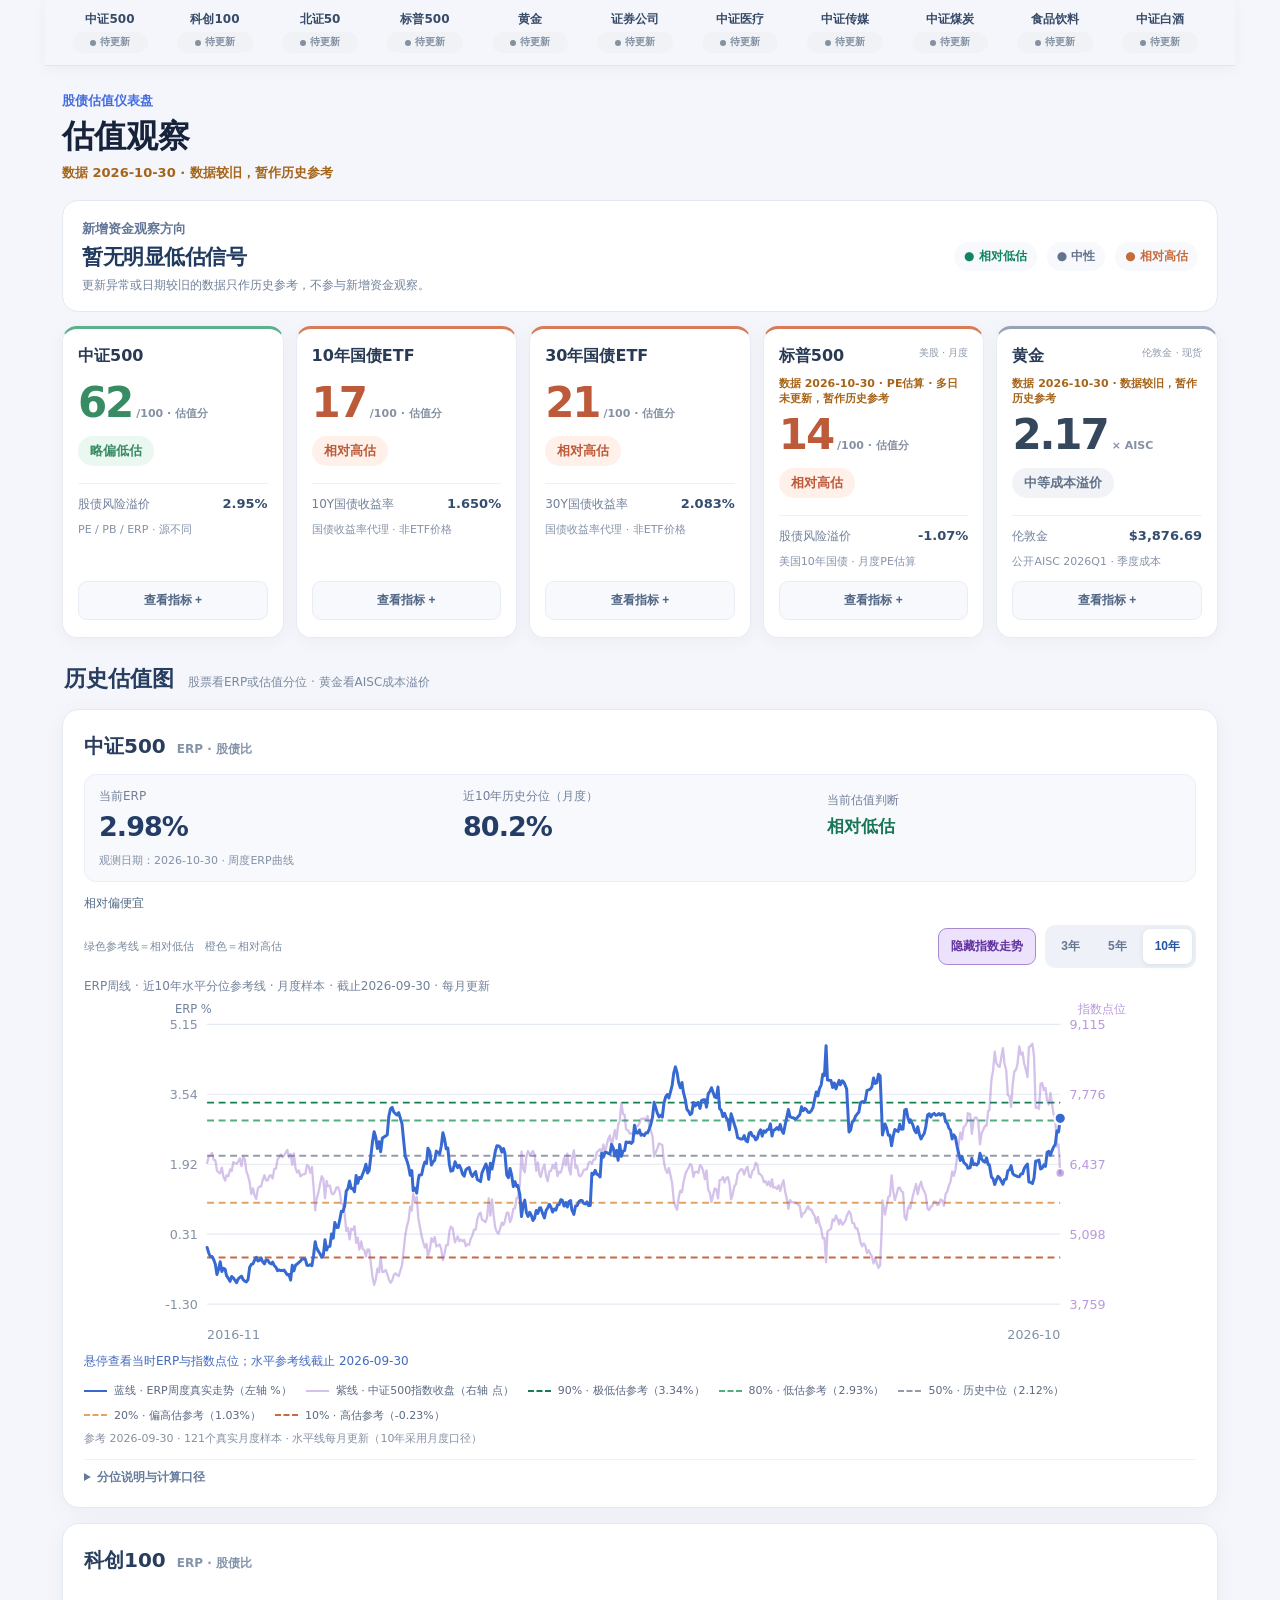
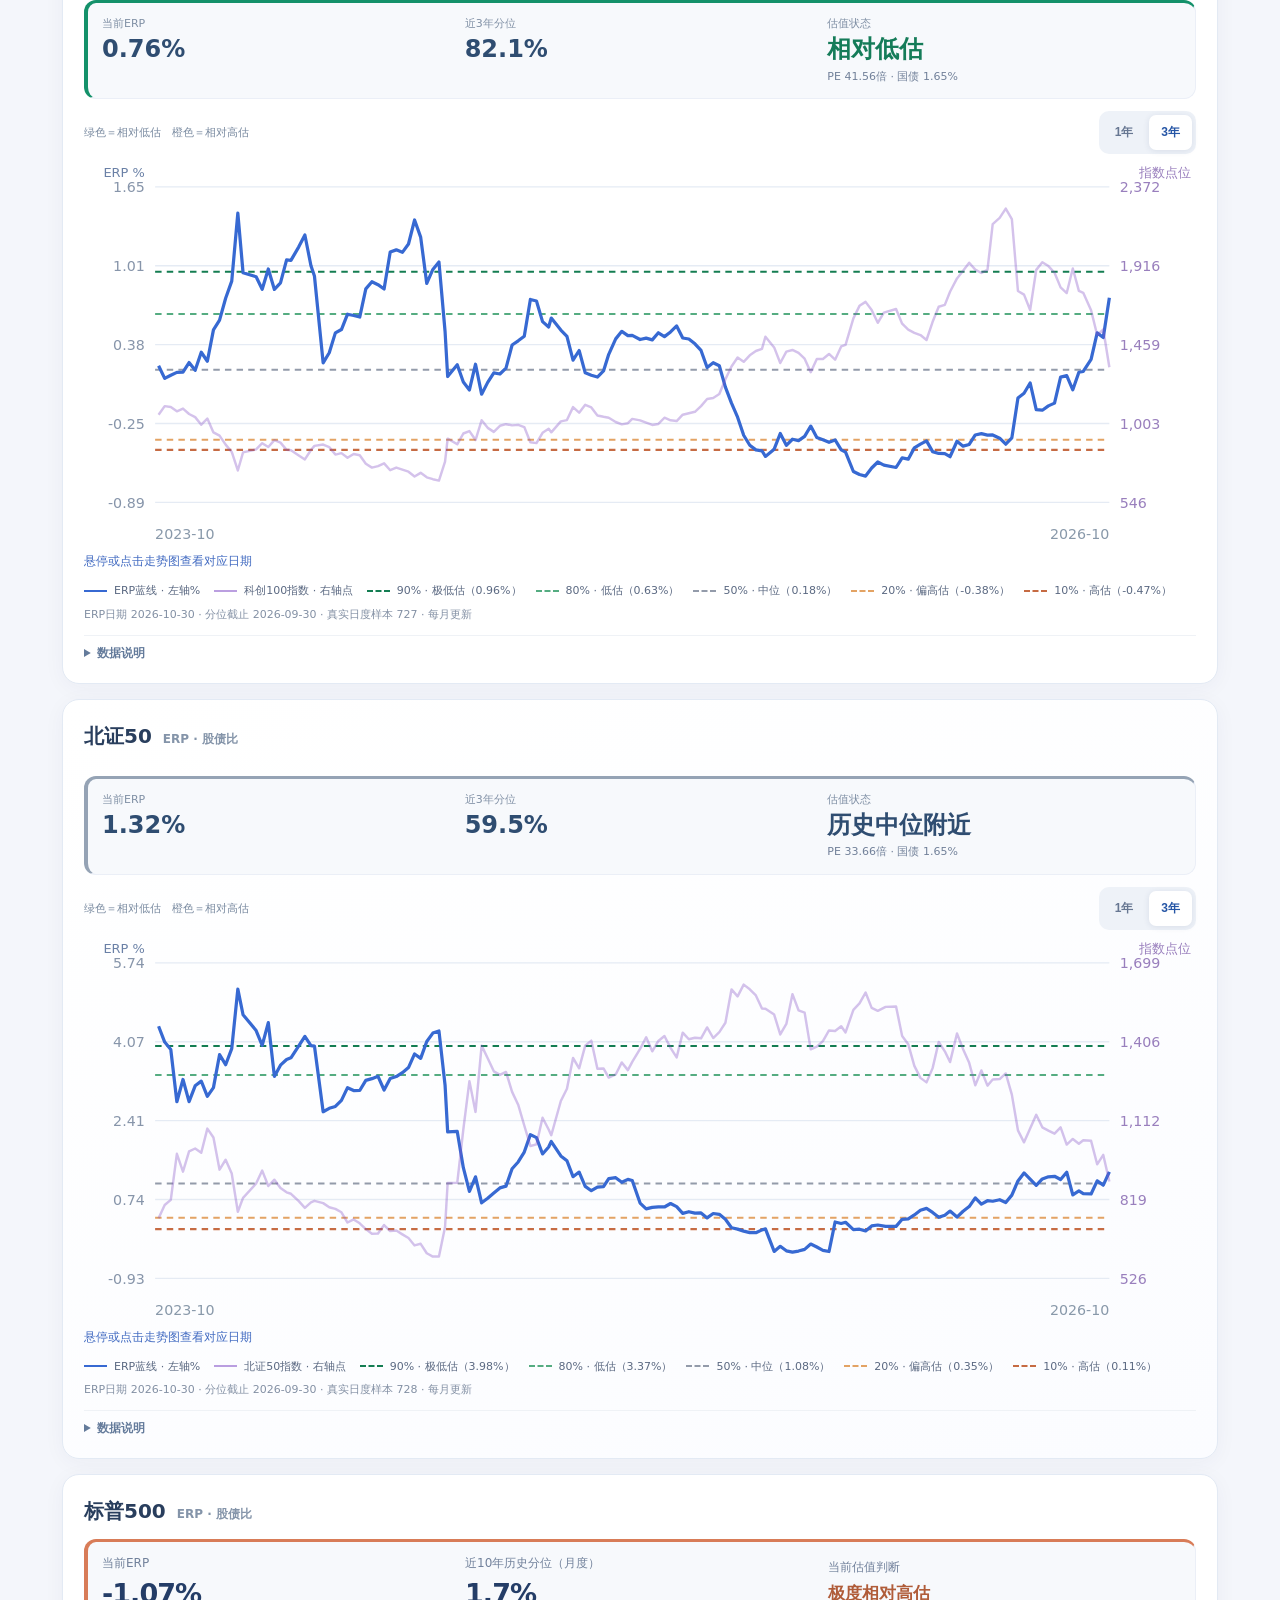
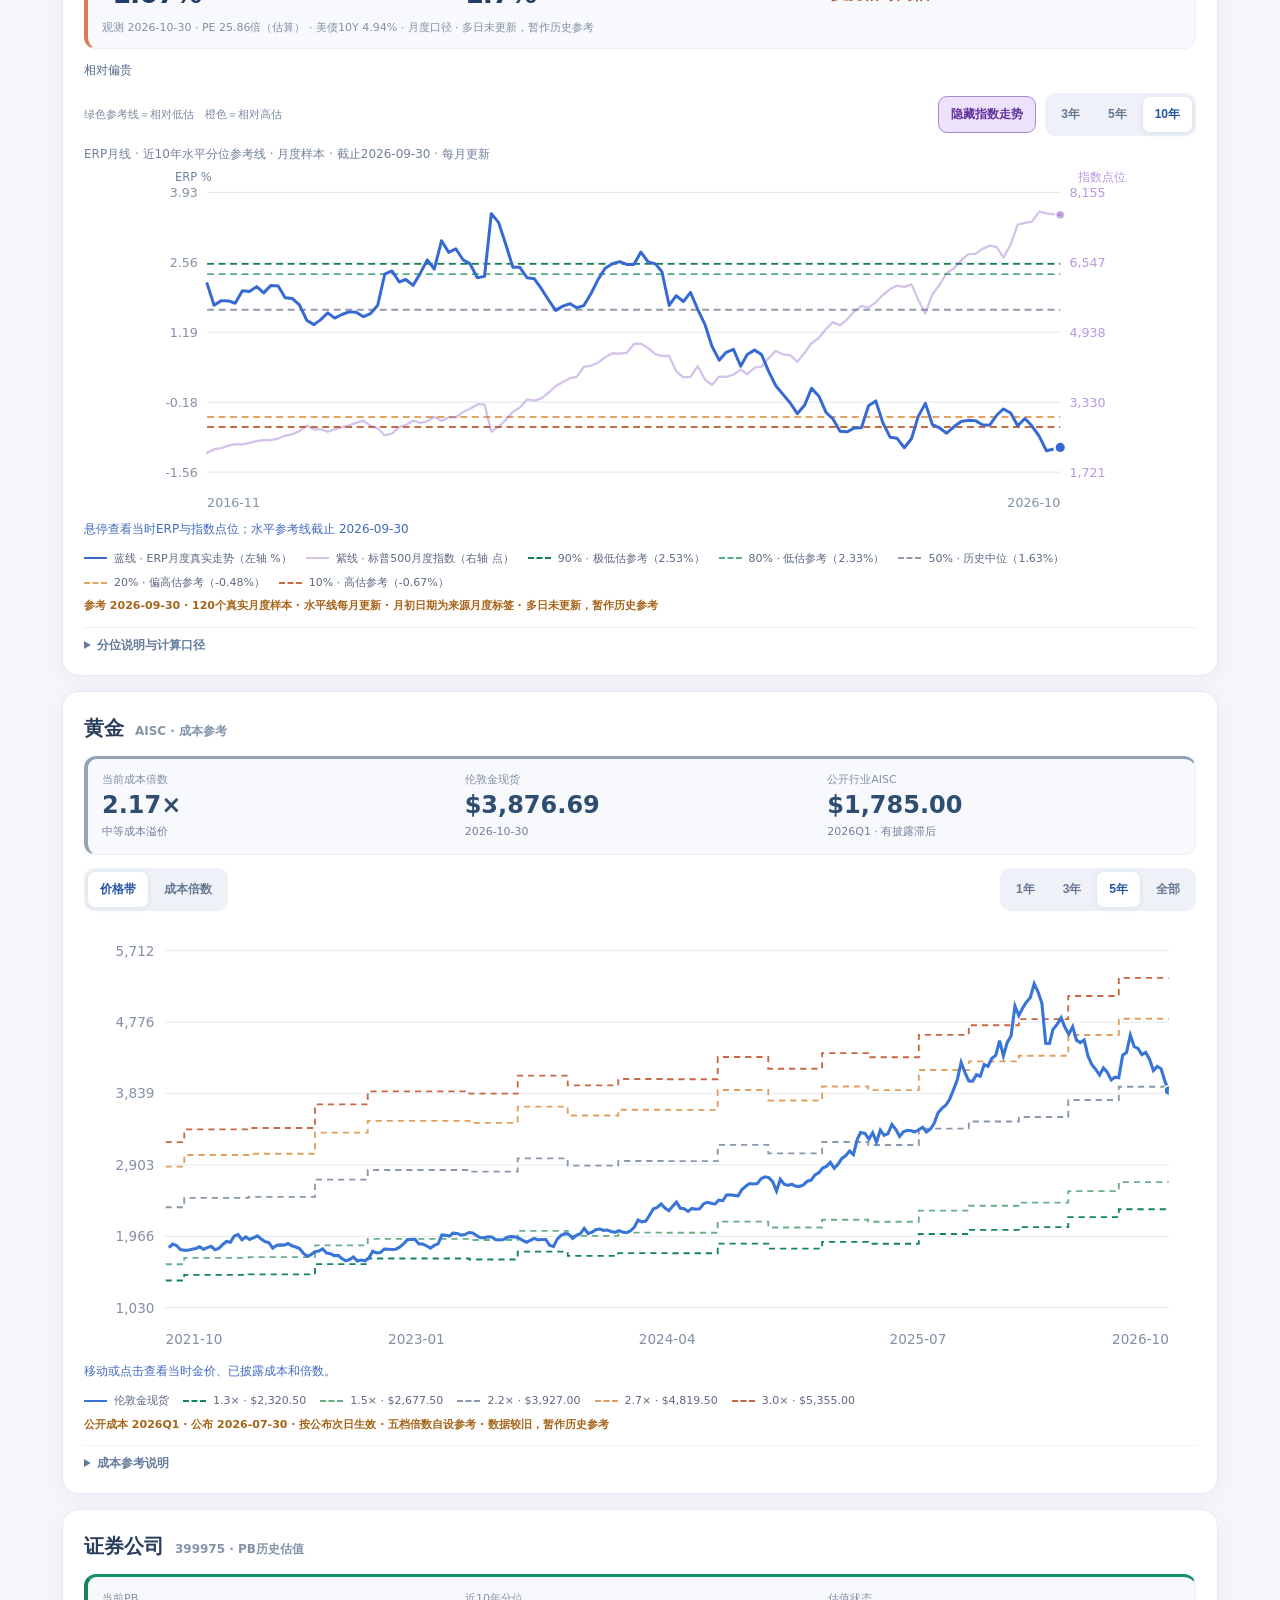
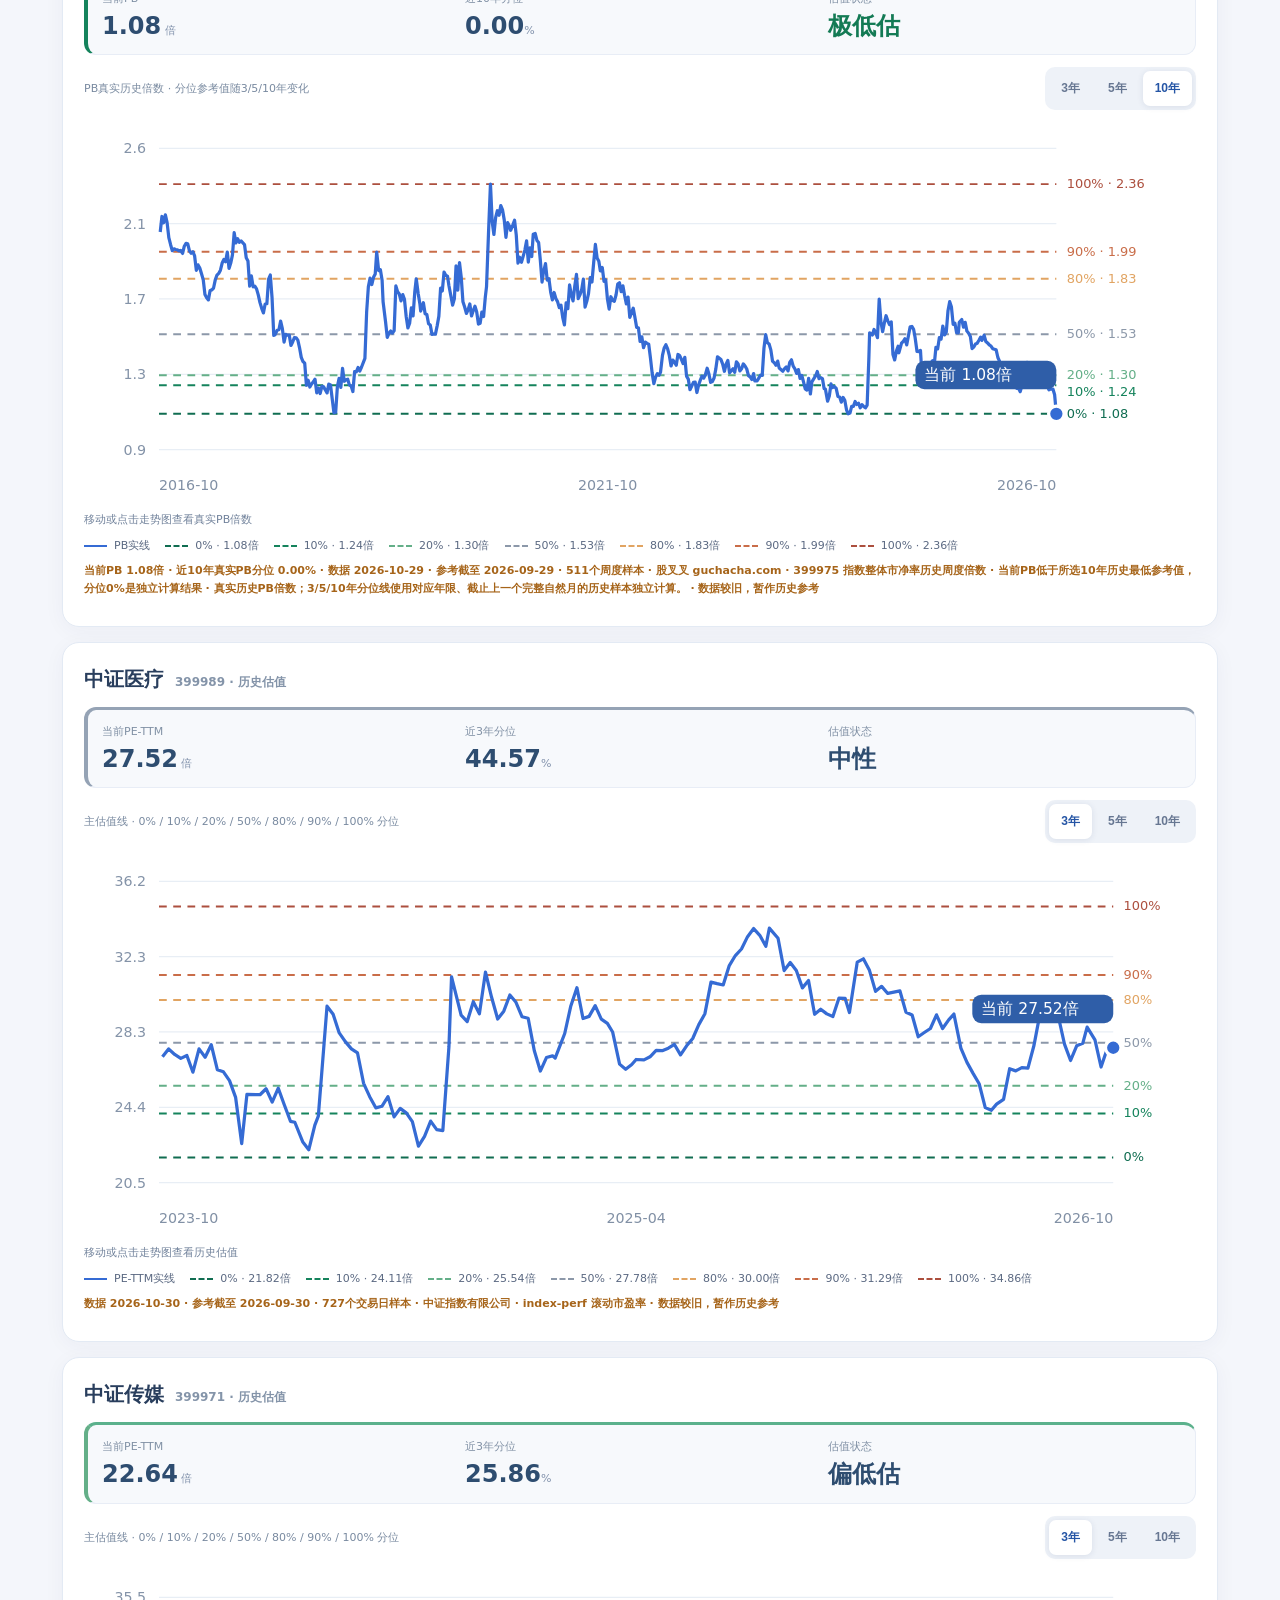
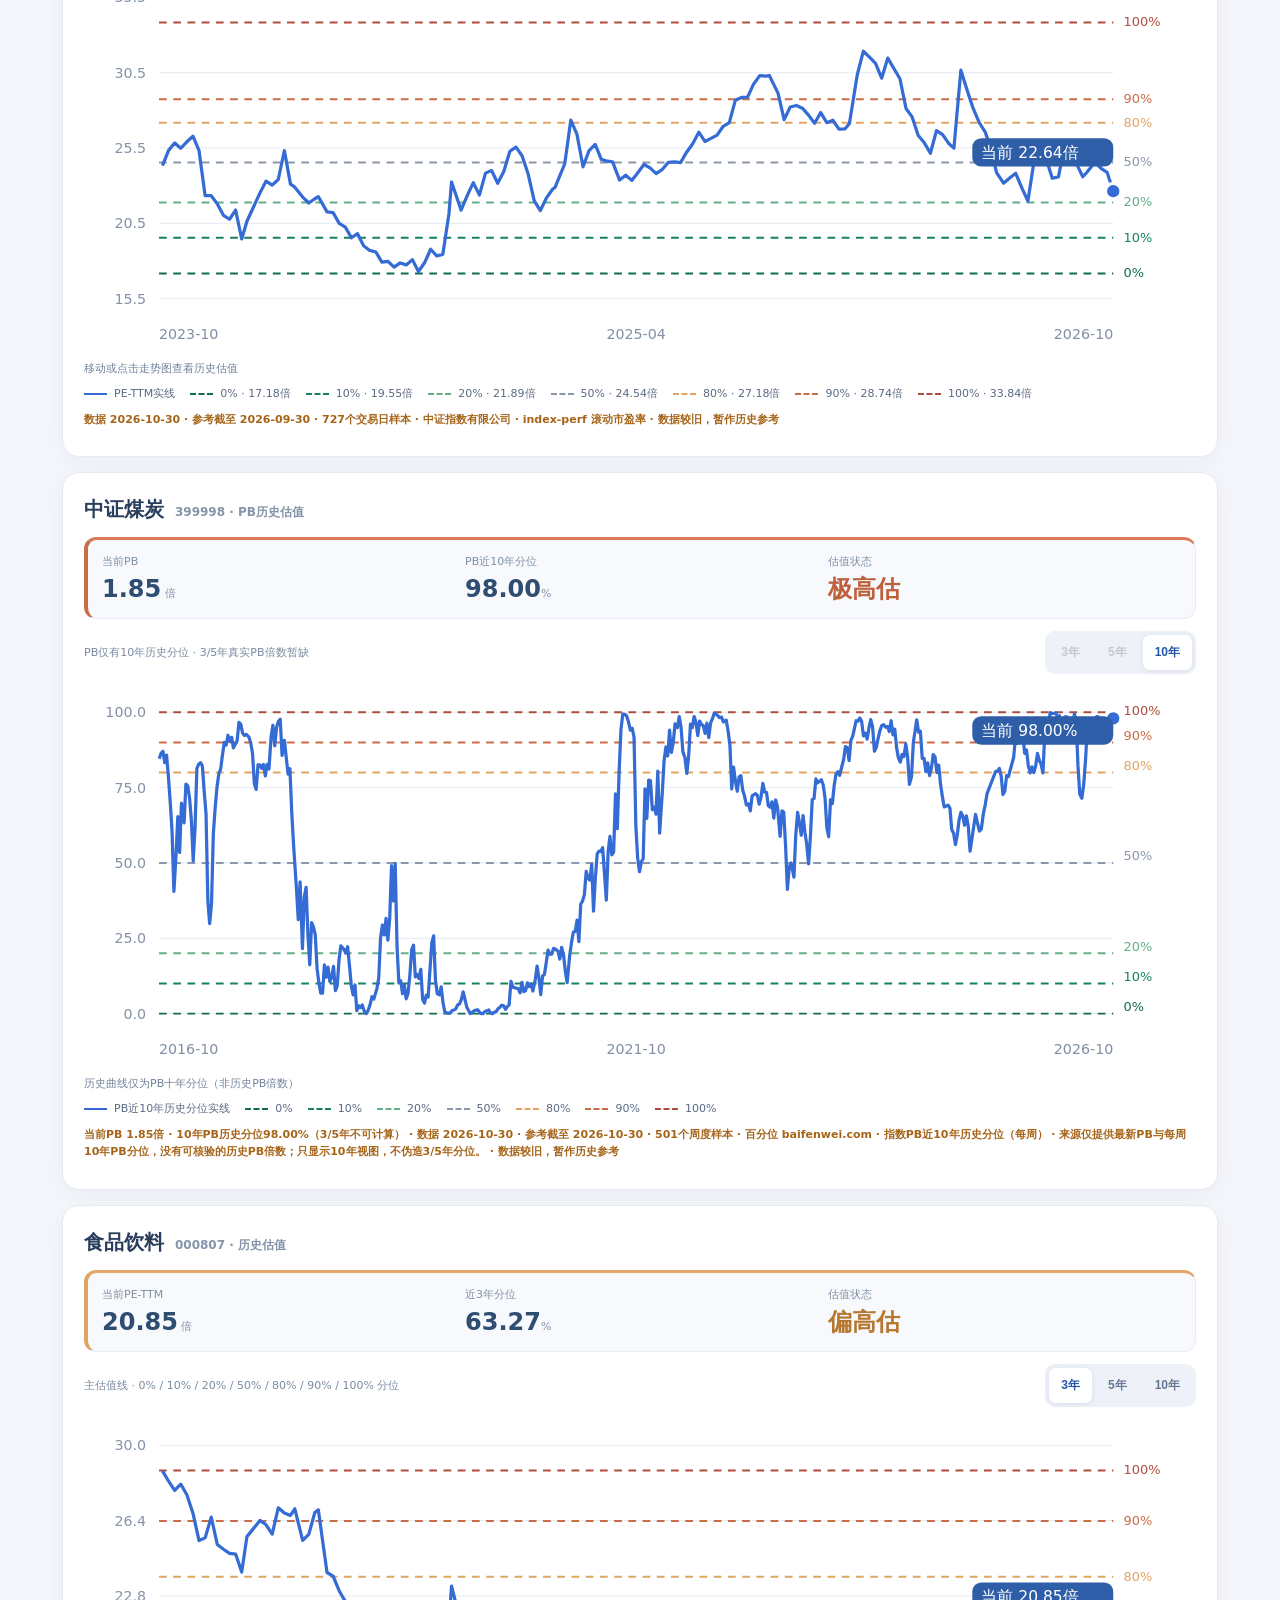
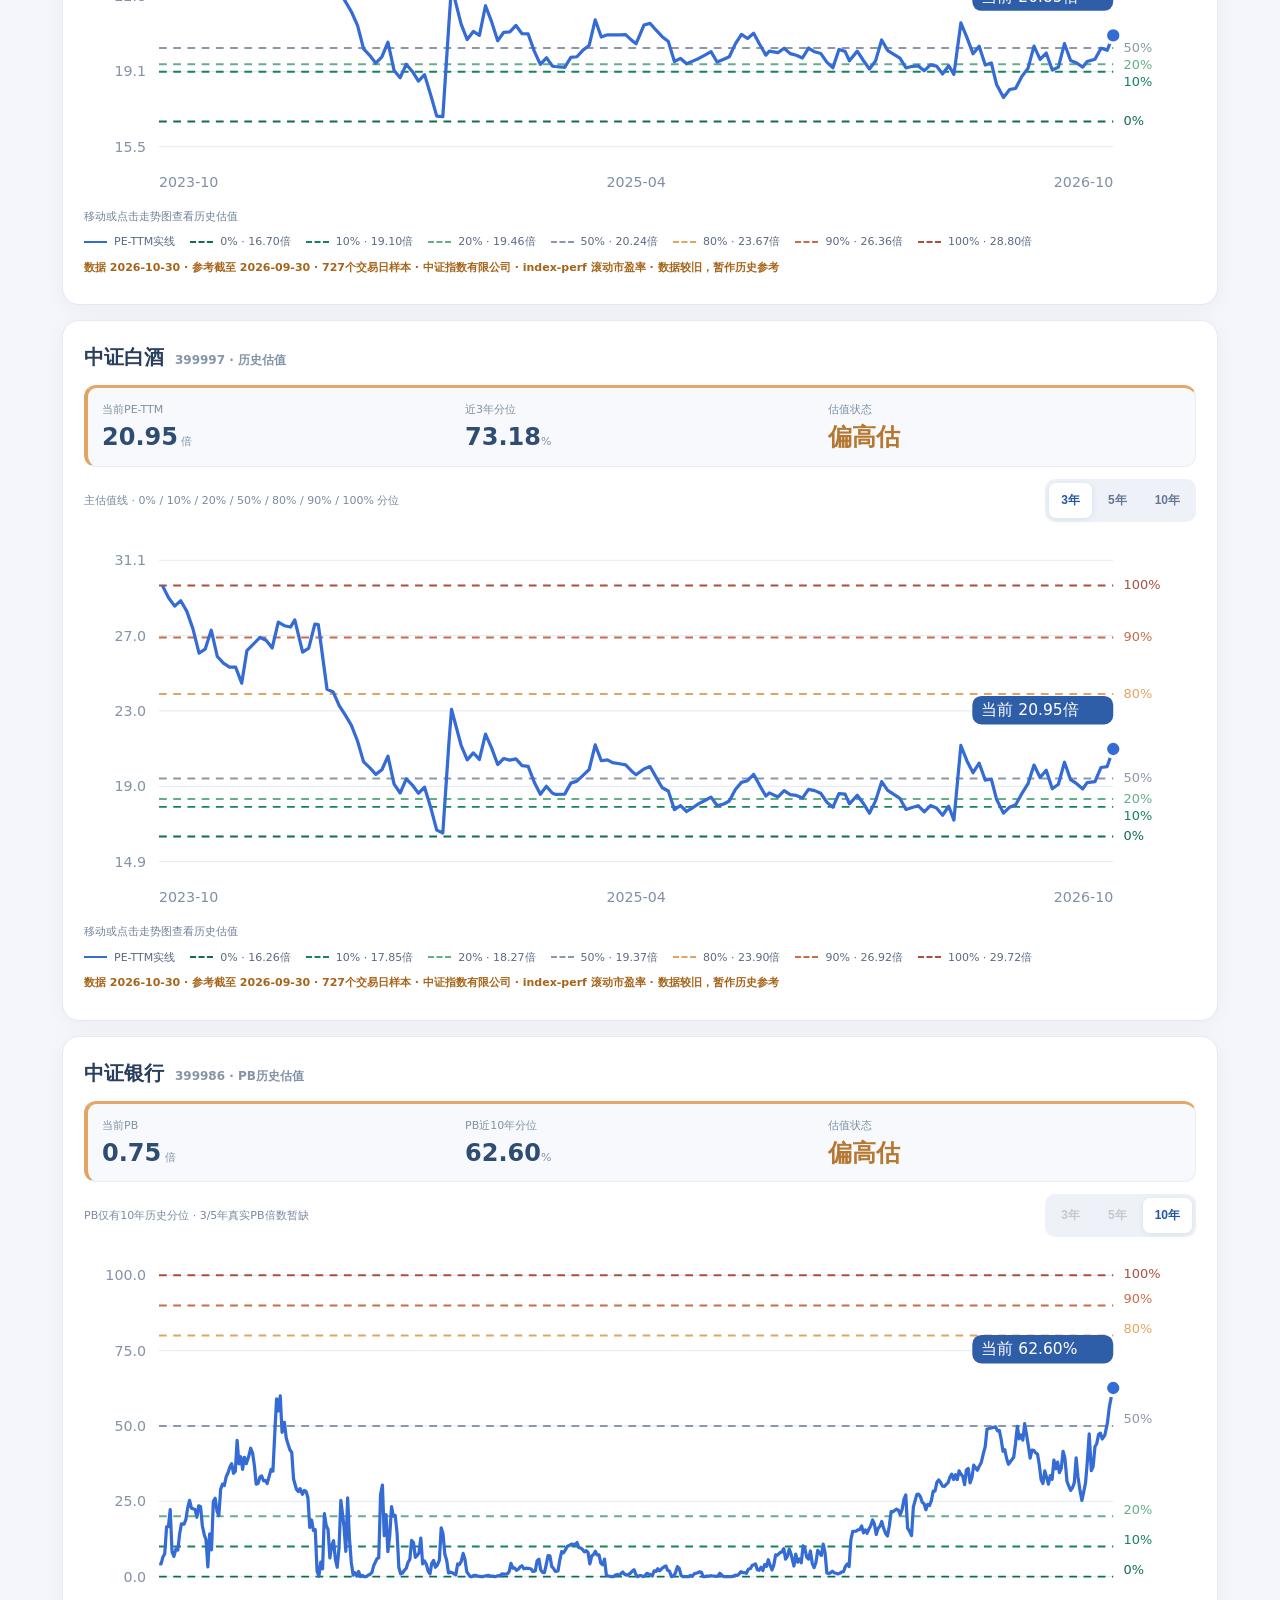
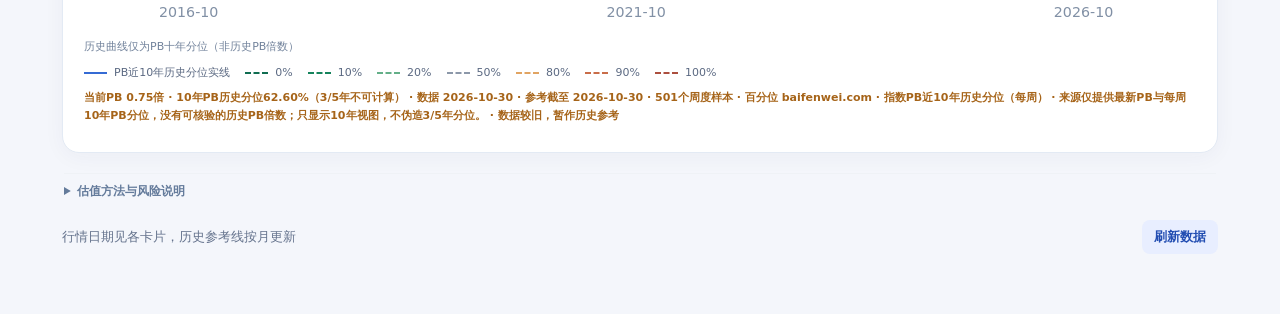
==== commit e2dc79d3: "Bust browser cache for independently computed PB horizon labels" ====
--- a/index.html
+++ b/index.html
@@ -290,7 +290,7 @@
 <script src="history.js?v=20261030-maint1"></script>
 <script src="bse50.js?v=20261029-bse1"></script>
 <script src="star100.js?v=20261029-star1"></script>
-<script src="industry.js?v=20261031-pbwindows1"></script>
+<script src="industry.js?v=20261031-pbwindows2"></script>
 <script src="sp500.js?v=20261030-sp5001"></script>
 <script src="gold.js?v=20261030-gold1"></script>
 <script src="valuation-nav.js?v=20261031-pbwindows1"></script>
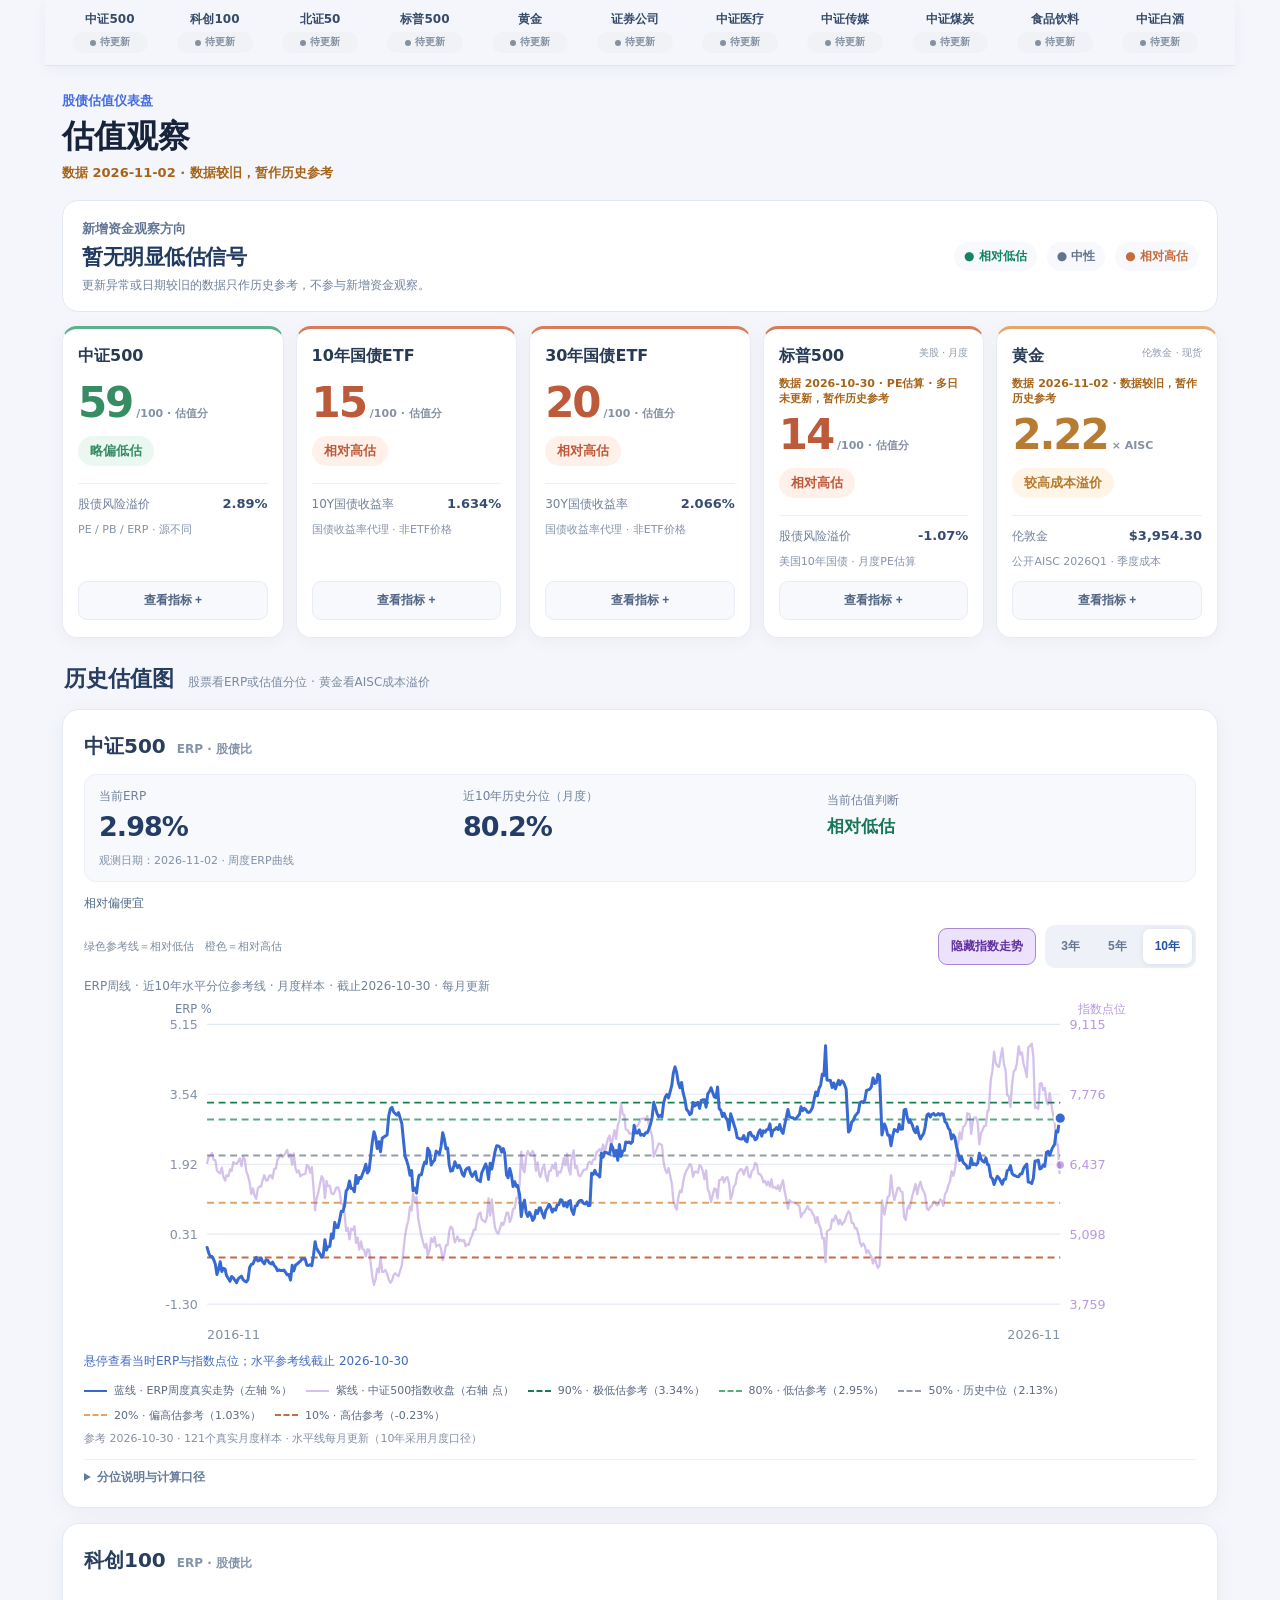
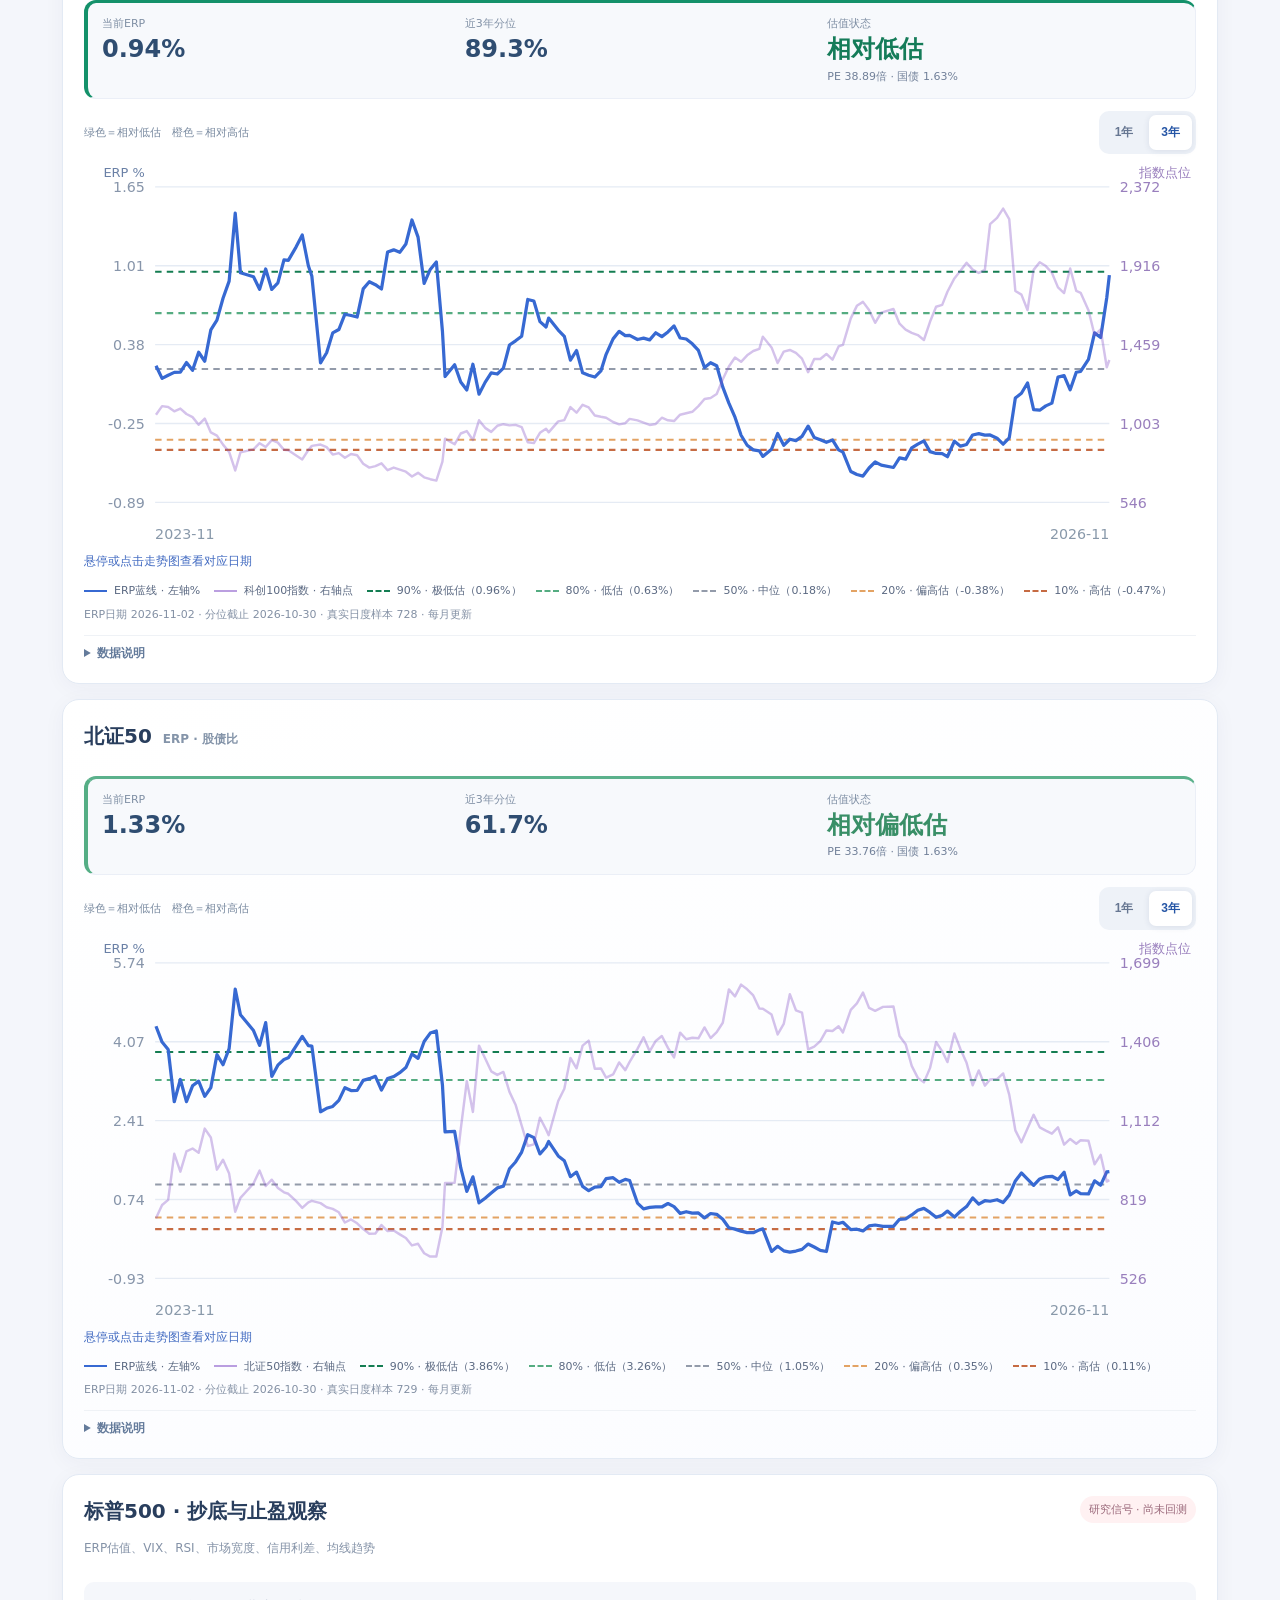
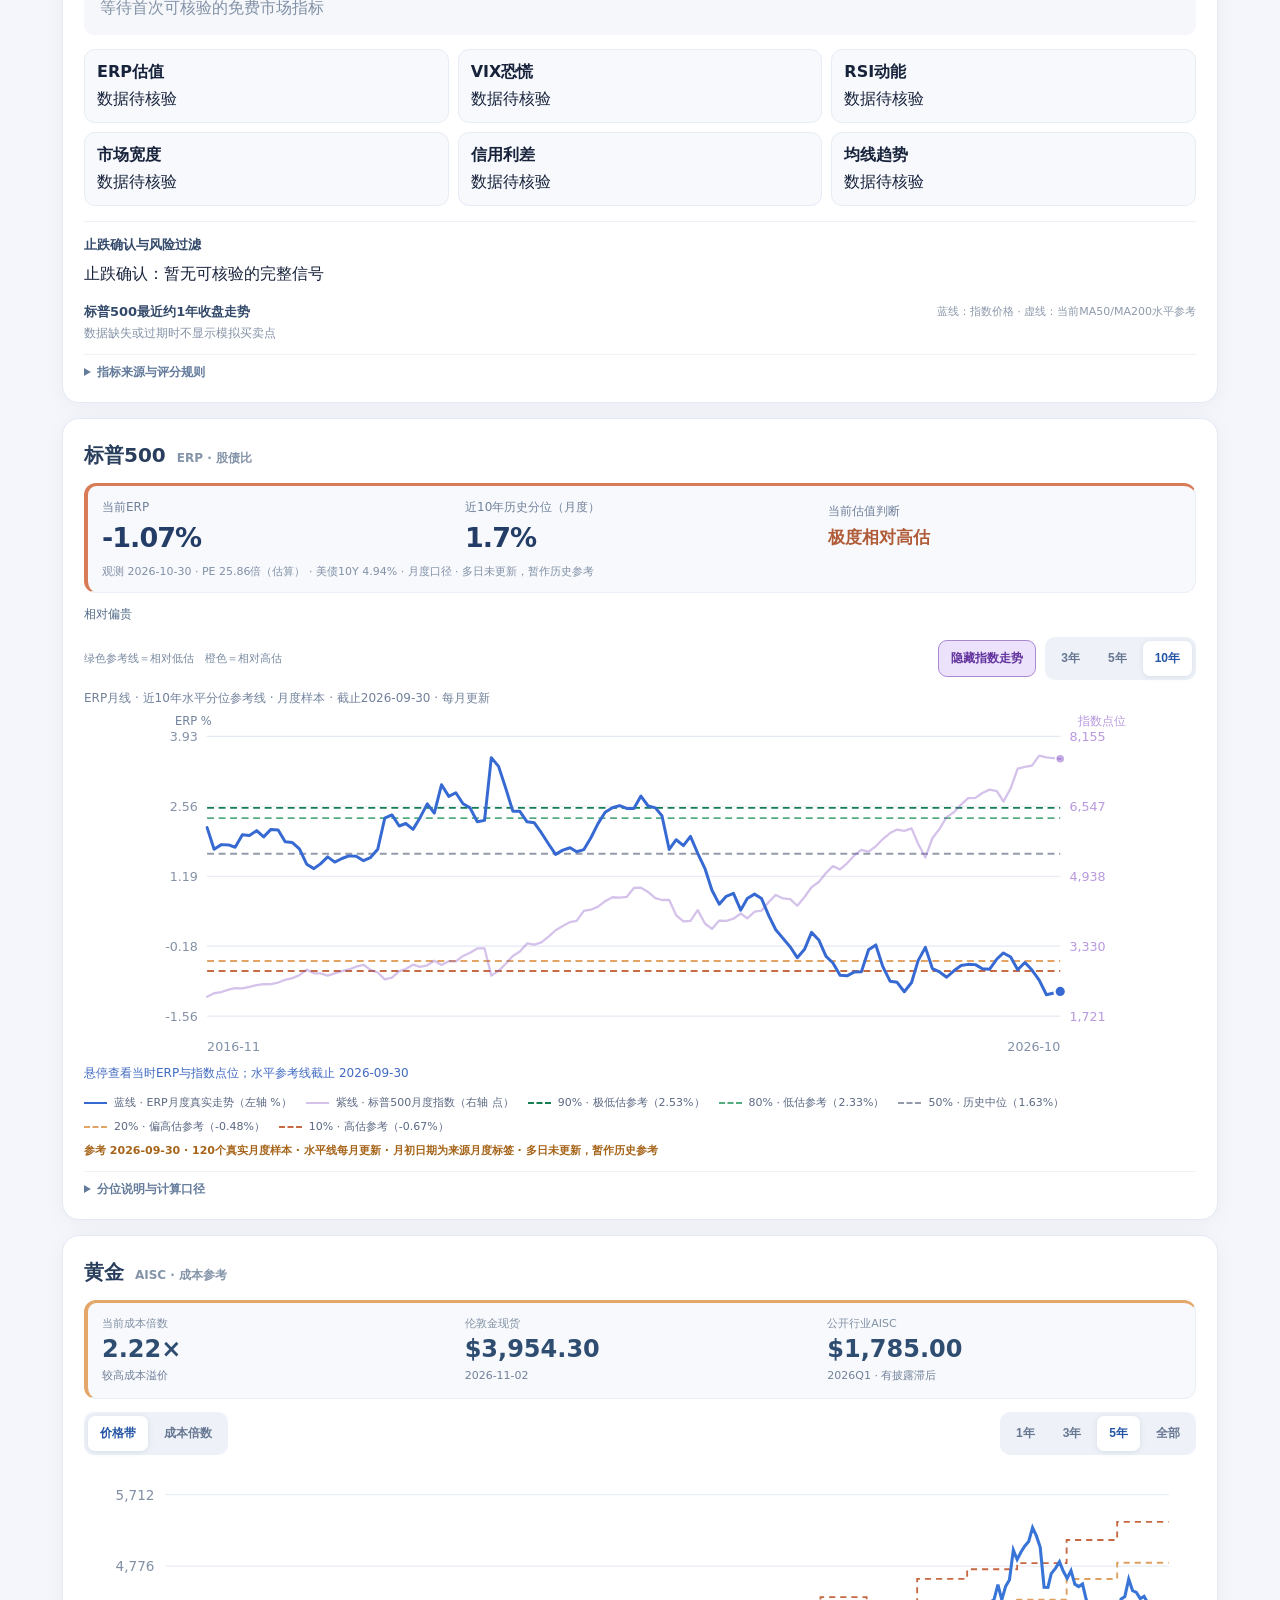
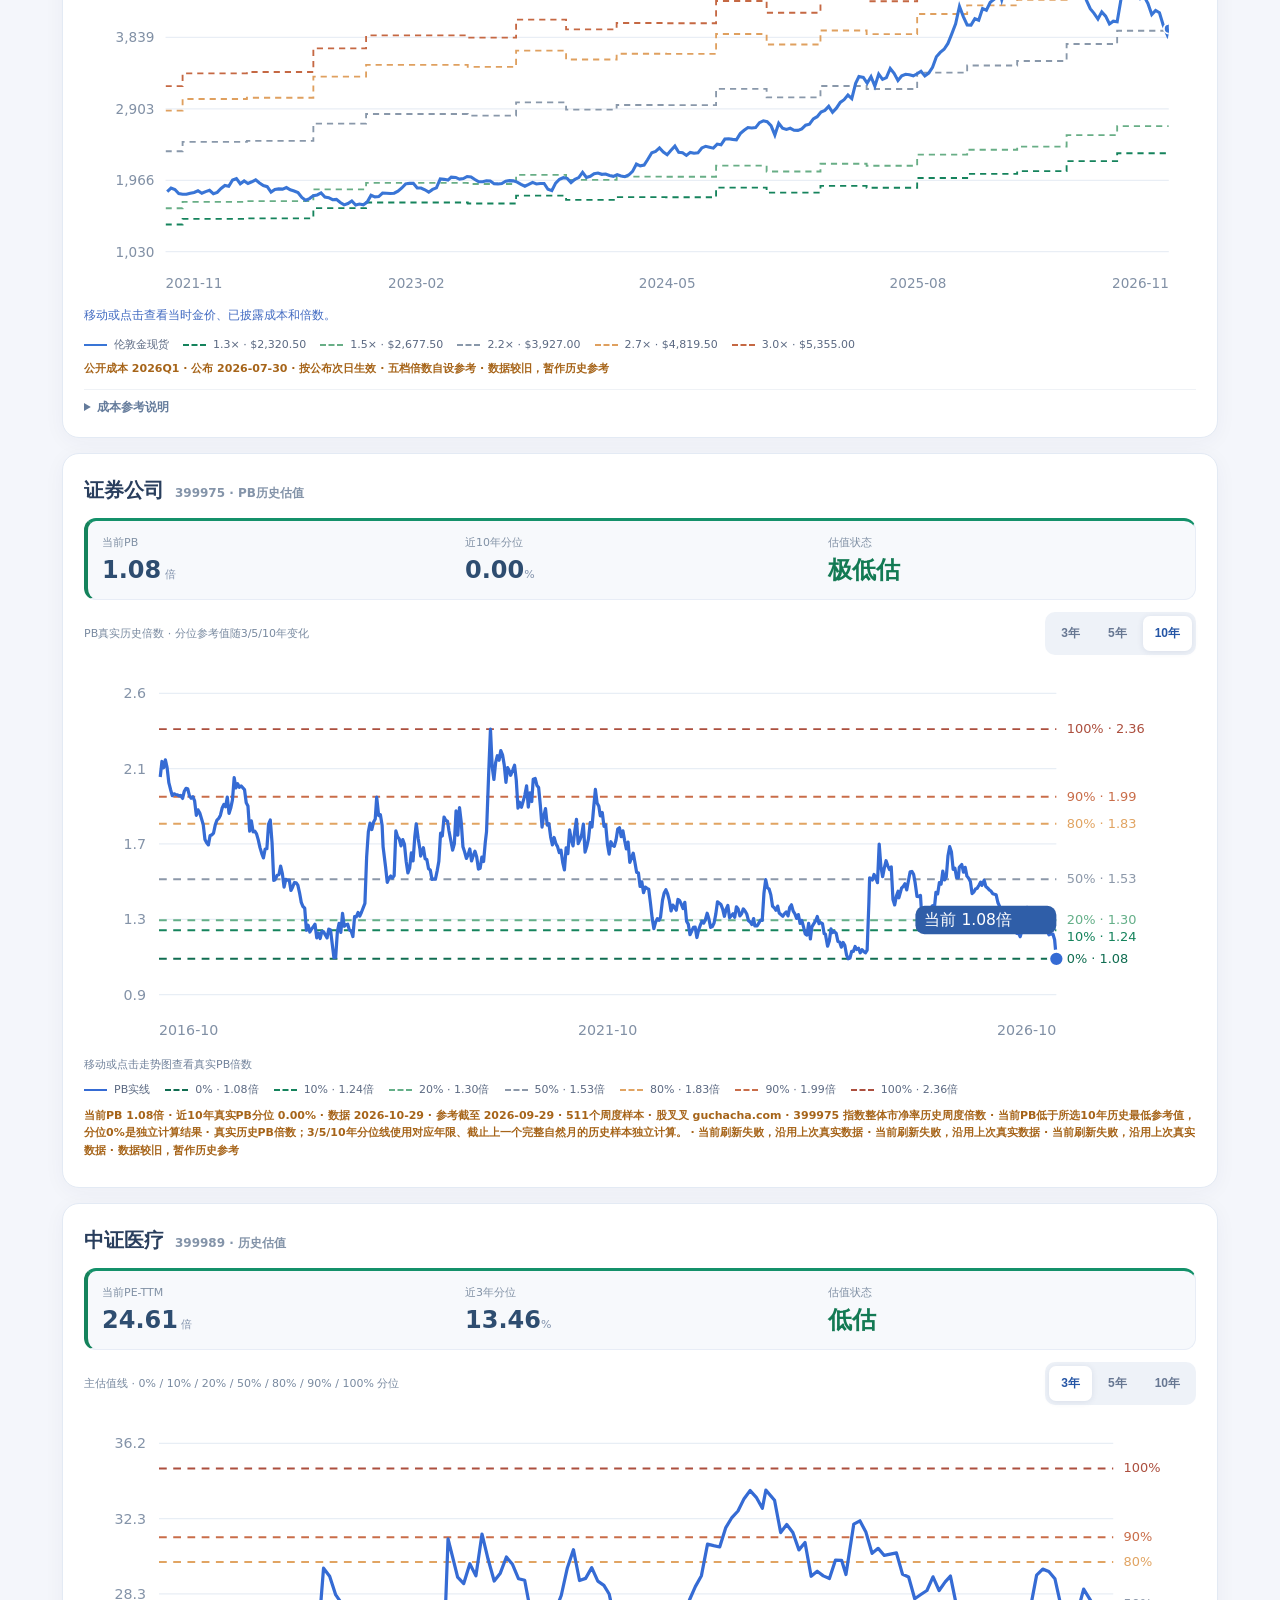
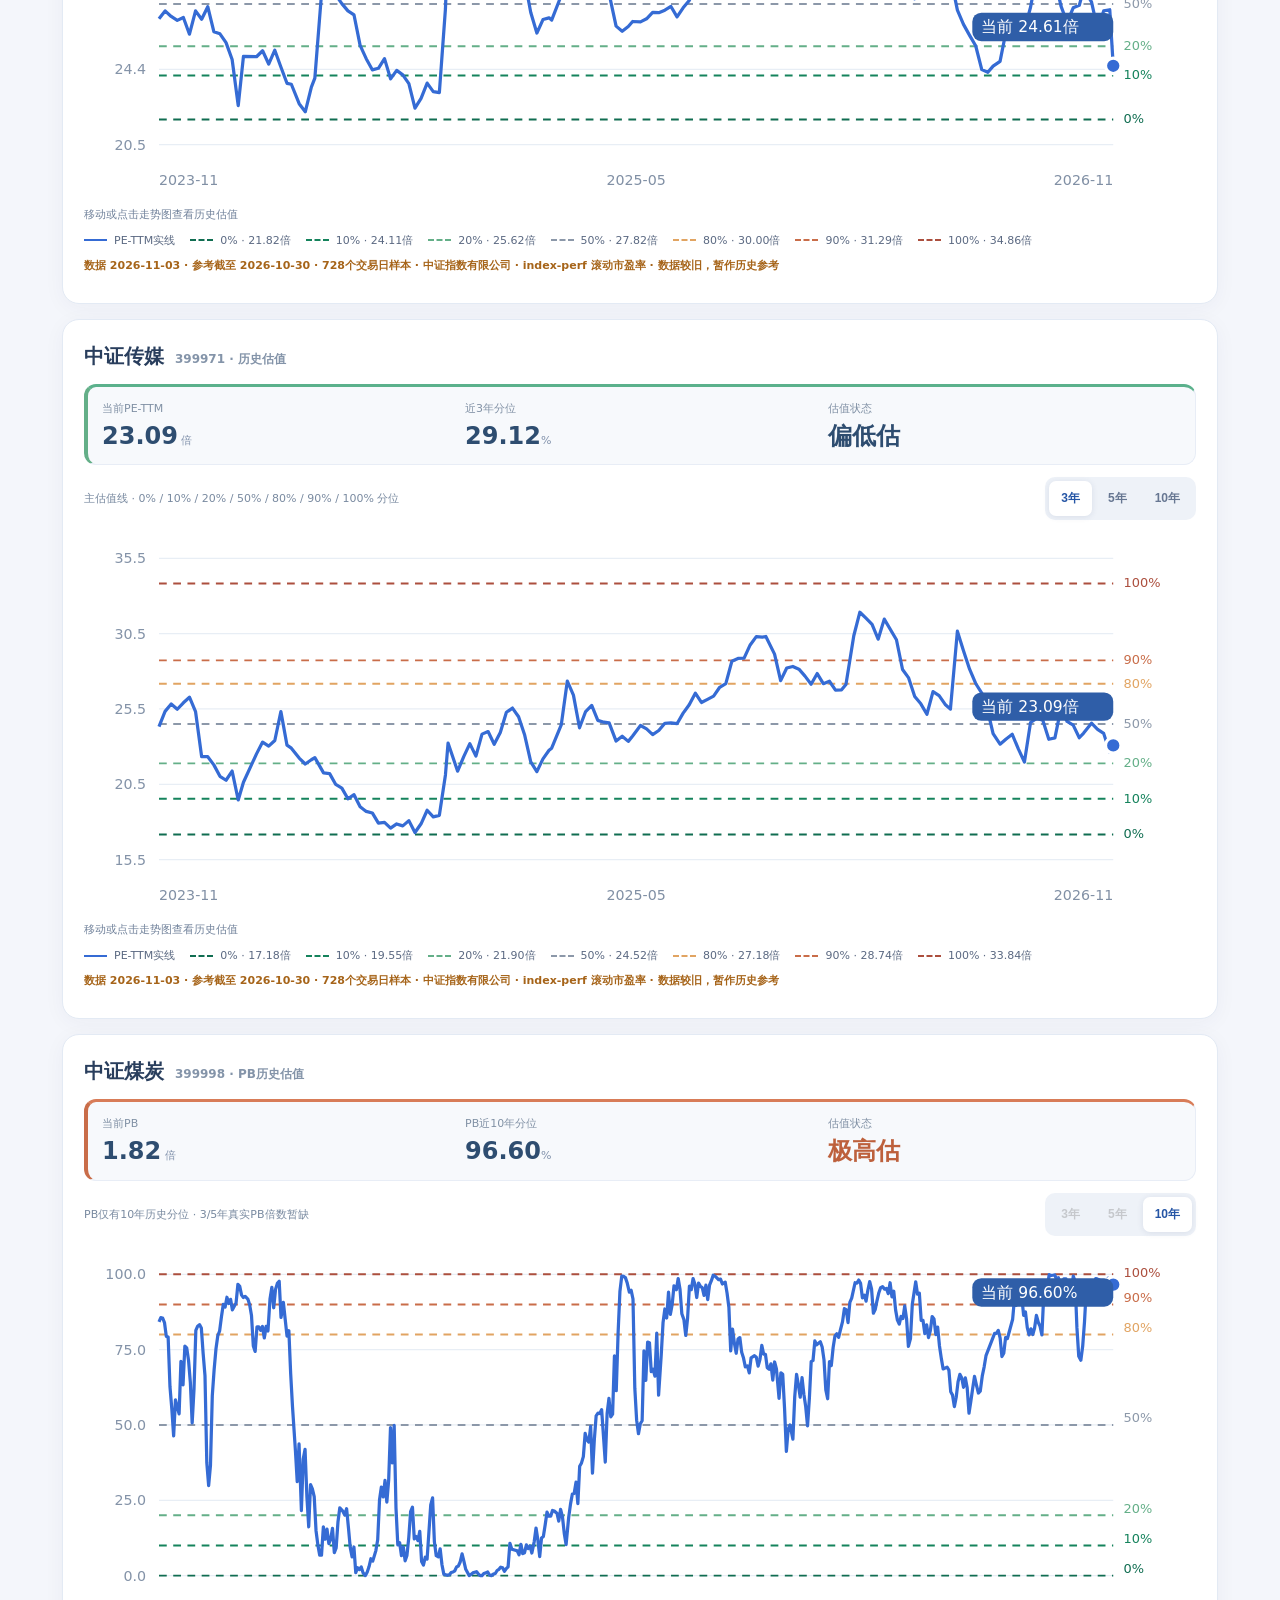
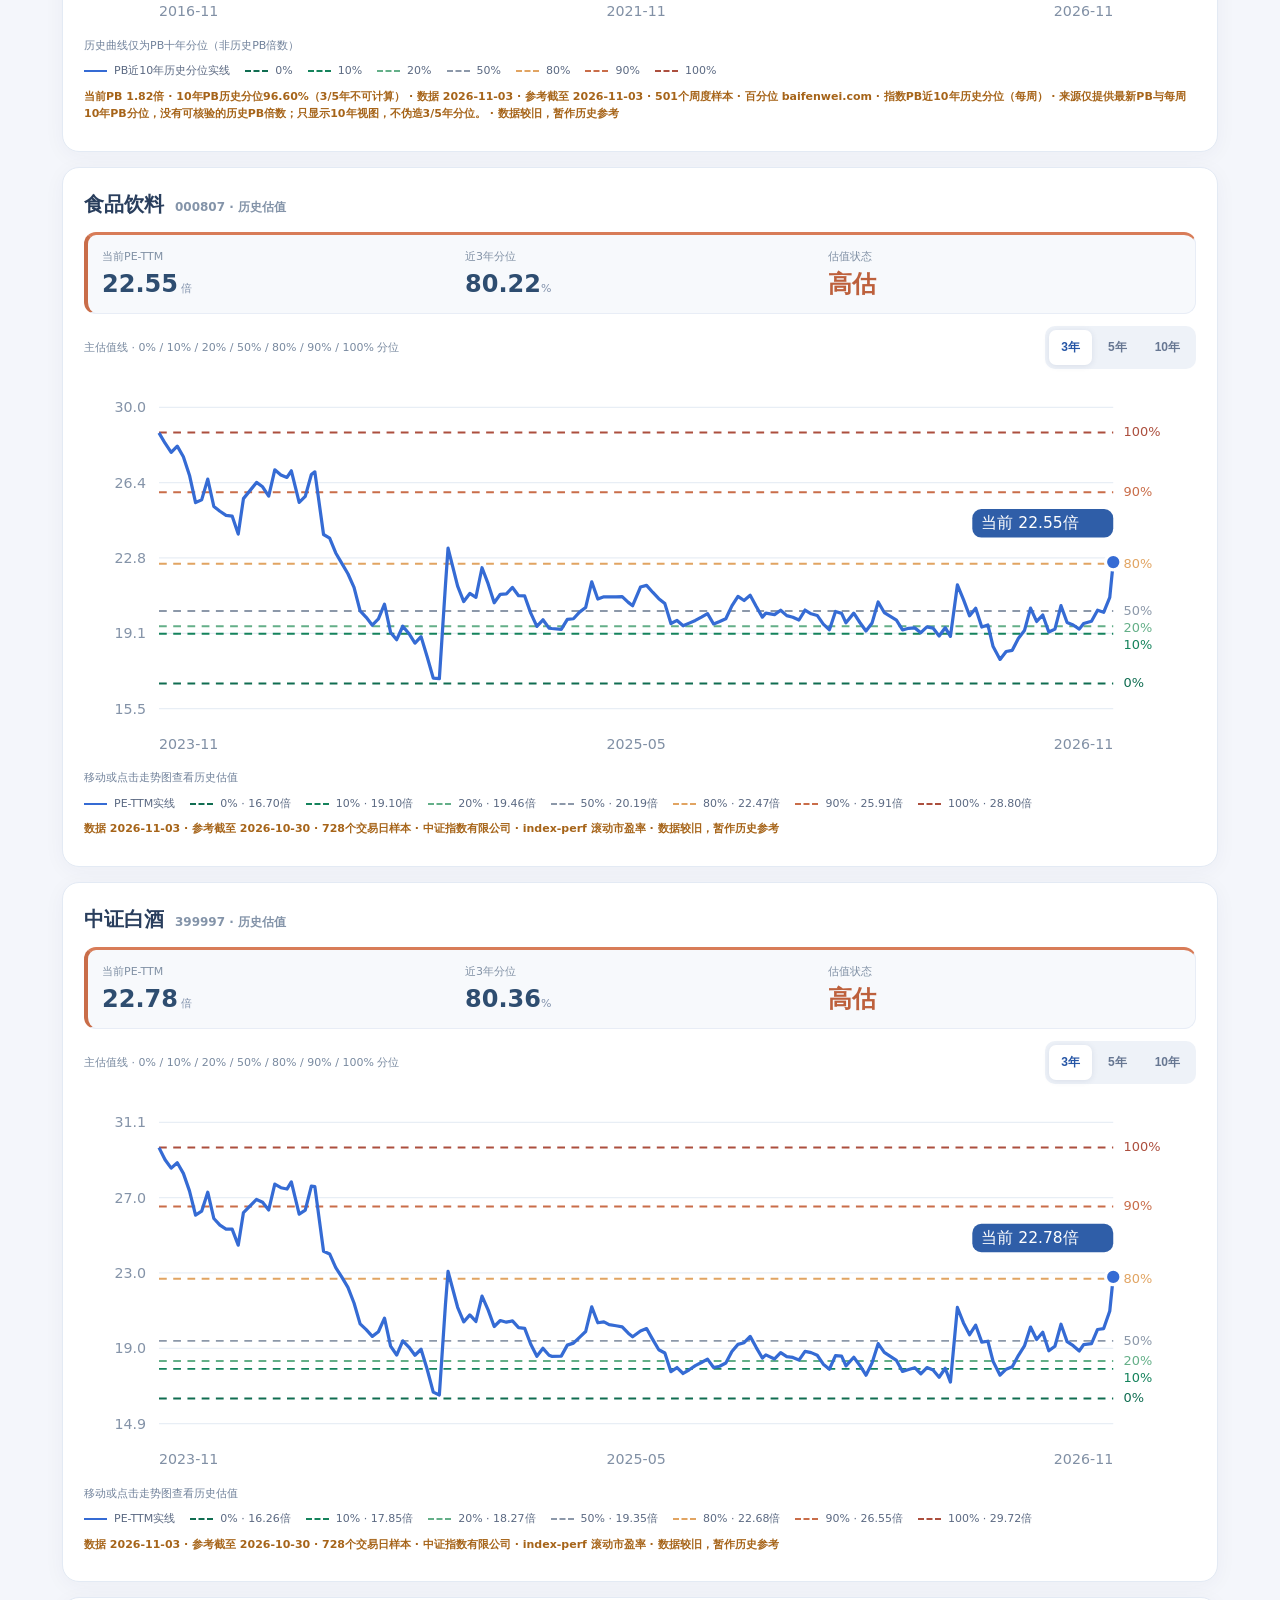
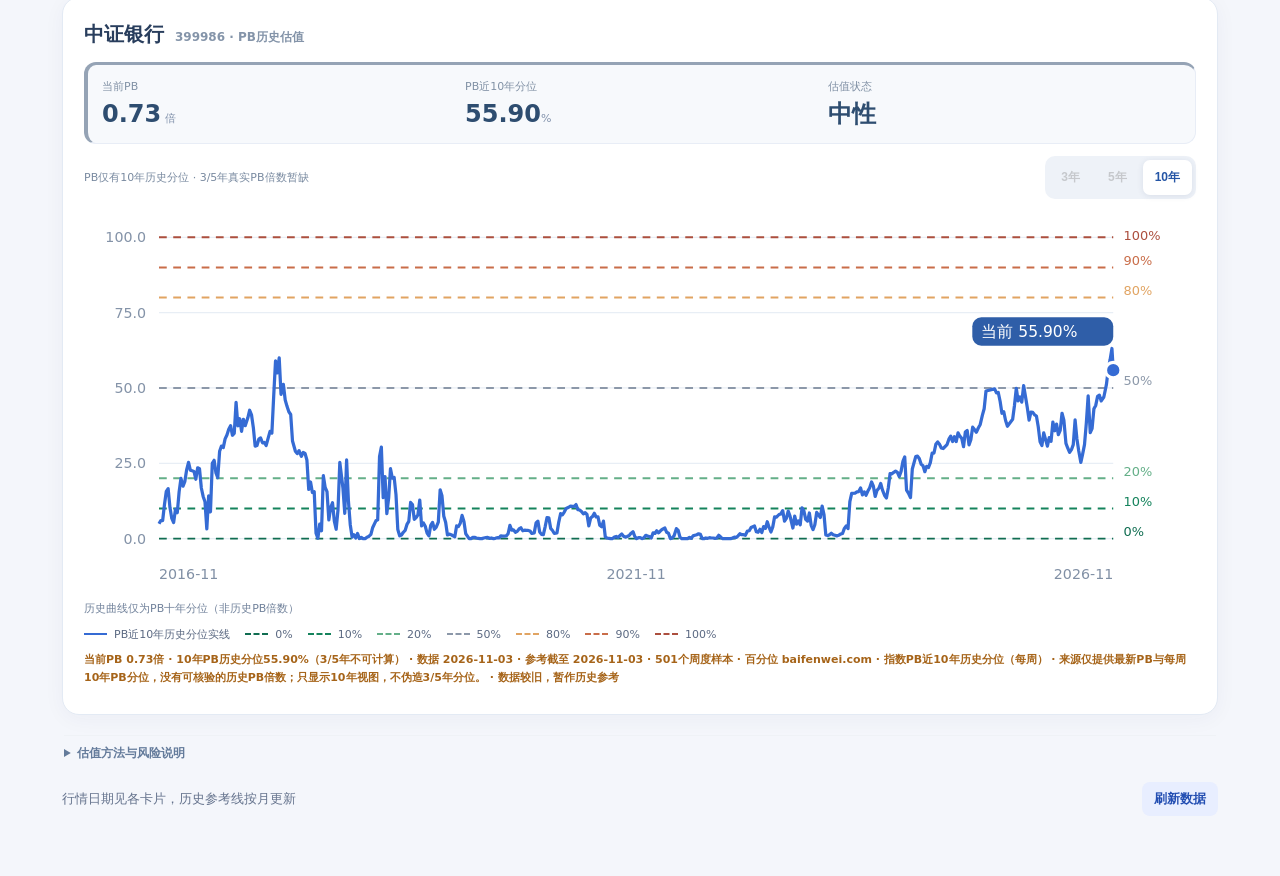
==== commit 7ec24021: "Add S&P 500 market timing indicator dashboard before ERP history with six-factor sourced signals" ====
--- a/index.html
+++ b/index.html
@@ -6,7 +6,7 @@
   <meta name="theme-color" content="#f5f7fb">
   <meta name="description" content="中证500、国债ETF、标普500、黄金AISC成本参考及行业历史估值走势。">
   <title>股债估值观察</title>
-  <link rel="stylesheet" href="styles.css?v=20261031-pbwindows1">
+  <link rel="stylesheet" href="styles.css?v=20261103-sig1">
 </head>
 <body>
 <main class="dashboard" id="dashboard-top">
@@ -68,6 +68,24 @@
 <p class="bse-note" id="bse-note">蓝线是北证50股债风险溢价（左轴，%），淡紫线是北证50指数收盘点位（右轴，点）。水平分位线每月更新一次。</p>
 <details class="chart-help"><summary>数据说明</summary><p class="chart-help-text">北证50发布于2022年11月，历史不足5年。 ERP＝100÷滚动PE－中国10年国债收益率；分位线每月更新。指数点位不是ETF收益，估值分位不等于买卖信号。</p></details>
 </section>
+
+  <section class="panel sp-signals-panel" id="sp500-signals-panel" aria-labelledby="signal-heading">
+    <div class="signal-heading">
+      <div><h3 id="signal-heading">标普500 · 抄底与止盈观察</h3>
+      <p>ERP估值、VIX、RSI、市场宽度、信用利差、均线趋势</p></div>
+      <span class="signal-disclaimer">研究信号 · 尚未回测</span>
+    </div>
+    <div class="signal-summary" id="signal-summary"><div class="signal-unavailable">正在核对市场指标</div></div>
+    <div class="signal-items" id="signal-items"></div>
+    <div class="signal-details"><strong>止跌确认与风险过滤</strong><div class="signal-confirm" id="signal-confirm"></div></div>
+    <div class="signal-price-head"><strong>标普500最近约1年收盘走势</strong><span>蓝线：指数价格 · 虚线：当前MA50/MA200水平参考</span></div>
+    <div id="signal-chart" class="signal-chart"></div>
+    <p id="signal-status" class="signal-foot">评分是研究性观察，不代表交易建议。</p>
+    <details class="chart-help"><summary>指标来源与评分规则</summary>
+      <p class="chart-help-text">初始权重：ERP 30、VIX 15、RSI 15、市场宽度 15、HY OAS 15、MA50/MA200 10。市场宽度缺少经核验的免费接口时标示缺失，按剩余85分权重折算为百分评分，显示实际覆盖率。高分须结合RSI反转、短线价格趋势和利差收窄等企稳确认；信用风险急升时禁止触发买入观察信号。RSI使用标普500日度收盘价按Wilder(14)计算；ERP是月度数据，其余为日度数据。阈值尚未严格历史回测，不能代表买卖胜率或未来收益。</p>
+      <p class="chart-help-text">来源：FRED SP500、VIXCLS（Cboe）、BAMLH0A0HYM2（ICE BofA）和本站已核验的月度标普500 ERP。指数价格曲线不展示未经时点回测的历史买卖标记；最新MA50/MA200只作为水平参考，不等于历史均线轨迹。</p>
+    </details>
+  </section>
 
   <section class="panel history-panel" id="sp500-panel">
     <h3>标普500 <span class="chart-code">ERP · 股债比</span></h3>
@@ -292,7 +310,8 @@
 <script src="star100.js?v=20261029-star1"></script>
 <script src="industry.js?v=20261031-pbwindows2"></script>
 <script src="sp500.js?v=20261030-sp5001"></script>
+<script src="us-signals.js?v=20261103-sig1"></script>
 <script src="gold.js?v=20261030-gold1"></script>
 <script src="valuation-nav.js?v=20261031-pbwindows1"></script>
-<script src="app.js?v=20261030-sp5001"></script>
+<script src="app.js?v=20261103-sig1"></script>
 </body></html>
--- a/styles.css
+++ b/styles.css
@@ -316,3 +316,39 @@
 /* Unsupported PB-year options are visible but distinctly unavailable. */
 .industry-toolbar .history-switch button:disabled{opacity:.33;cursor:not-allowed;filter:grayscale(1)}
 .industry-toolbar .history-switch button:disabled:hover{background:transparent;color:inherit}
+
+/* Daily US timing observation, inserted immediately before monthly ERP history. */
+.sp-signals-panel{scroll-margin-top:85px}
+.signal-heading{display:flex;align-items:flex-start;justify-content:space-between;gap:12px}
+.signal-heading h3{margin:0 0 5px;font-size:19px}
+.signal-heading p,.signal-foot{font-size:12px;color:#8492a7;line-height:1.55;margin:3px 0 10px}
+.signal-disclaimer{font-size:11px;color:#9b697b;background:#fff1f2;border-radius:18px;padding:6px 9px;white-space:nowrap}
+.signal-summary{display:grid;grid-template-columns:repeat(3,minmax(0,1fr));gap:10px;margin:14px 0}
+.signal-stat{display:flex;flex-direction:column;gap:5px;background:#f5f7fb;border:1px solid #e5ebf5;border-radius:12px;padding:13px}
+.signal-stat>span:first-child{color:#72849d;font-size:12px}
+.signal-stat strong{font-size:30px;line-height:1.1;color:#2d476f}
+.signal-stat strong small{font-size:12px;color:#8294a9}
+.signal-state{color:#657a95;font-size:12px;font-weight:700}
+.sp-signals-panel[data-tone=watch] .signal-stat:first-child strong,.sp-signals-panel[data-tone=cheap] .signal-stat:first-child strong{color:#198c61}
+.sp-signals-panel[data-tone=rich] .signal-stat:first-child strong{color:#c56647}
+.signal-items{display:grid;grid-template-columns:repeat(3,minmax(0,1fr));gap:9px}
+.signal-factor{padding:12px;border:1px solid #e6edf5;border-radius:11px;display:flex;flex-direction:column;gap:6px}
+.signal-factor-top{display:flex;justify-content:space-between;align-items:center;gap:5px}
+.signal-factor-top b{font-size:13px;color:#314669}
+.signal-factor-top span{font-size:11px;color:#7183a0}
+.signal-value{font-size:20px;font-weight:800;color:#2a4669}
+.signal-factor small{font-size:10px;color:#8595a9}
+.signal-factor.missing{background:#f7f9fc}
+.signal-track{height:5px;background:#e7edf4;border-radius:9px;overflow:hidden}
+.signal-track>div{height:100%;background:#439cbe;border-radius:9px}
+.signal-details{border-top:1px solid #ecf0f7;margin-top:15px;padding-top:12px}
+.signal-details strong,.signal-price-head strong{font-size:13px;color:#344a6b}
+.signal-confirm{display:flex;flex-wrap:wrap;gap:7px;margin:10px 0}
+.signal-gate{border-radius:20px;padding:6px 10px;background:#f0f3f7;font-size:11px;color:#6a7c93}
+.signal-gate.met{background:#e6f5ec;color:#21895f}
+.signal-price-head{display:flex;justify-content:space-between;align-items:center;gap:10px;flex-wrap:wrap;margin-top:18px}
+.signal-price-head span{font-size:11px;color:#8d9aab}
+.signal-chart svg{display:block;width:100%;height:auto;min-height:170px}
+.signal-unavailable{padding:16px;background:#f5f7fb;color:#8291a6;border-radius:10px;grid-column:1/-1}
+@media(max-width:700px){.signal-items{grid-template-columns:repeat(2,minmax(0,1fr))}.signal-summary{gap:7px}.signal-stat{padding:10px}.signal-stat strong{font-size:24px}}
+@media(max-width:470px){.signal-heading{flex-wrap:wrap}.signal-summary{grid-template-columns:1fr}.signal-disclaimer{white-space:normal}}
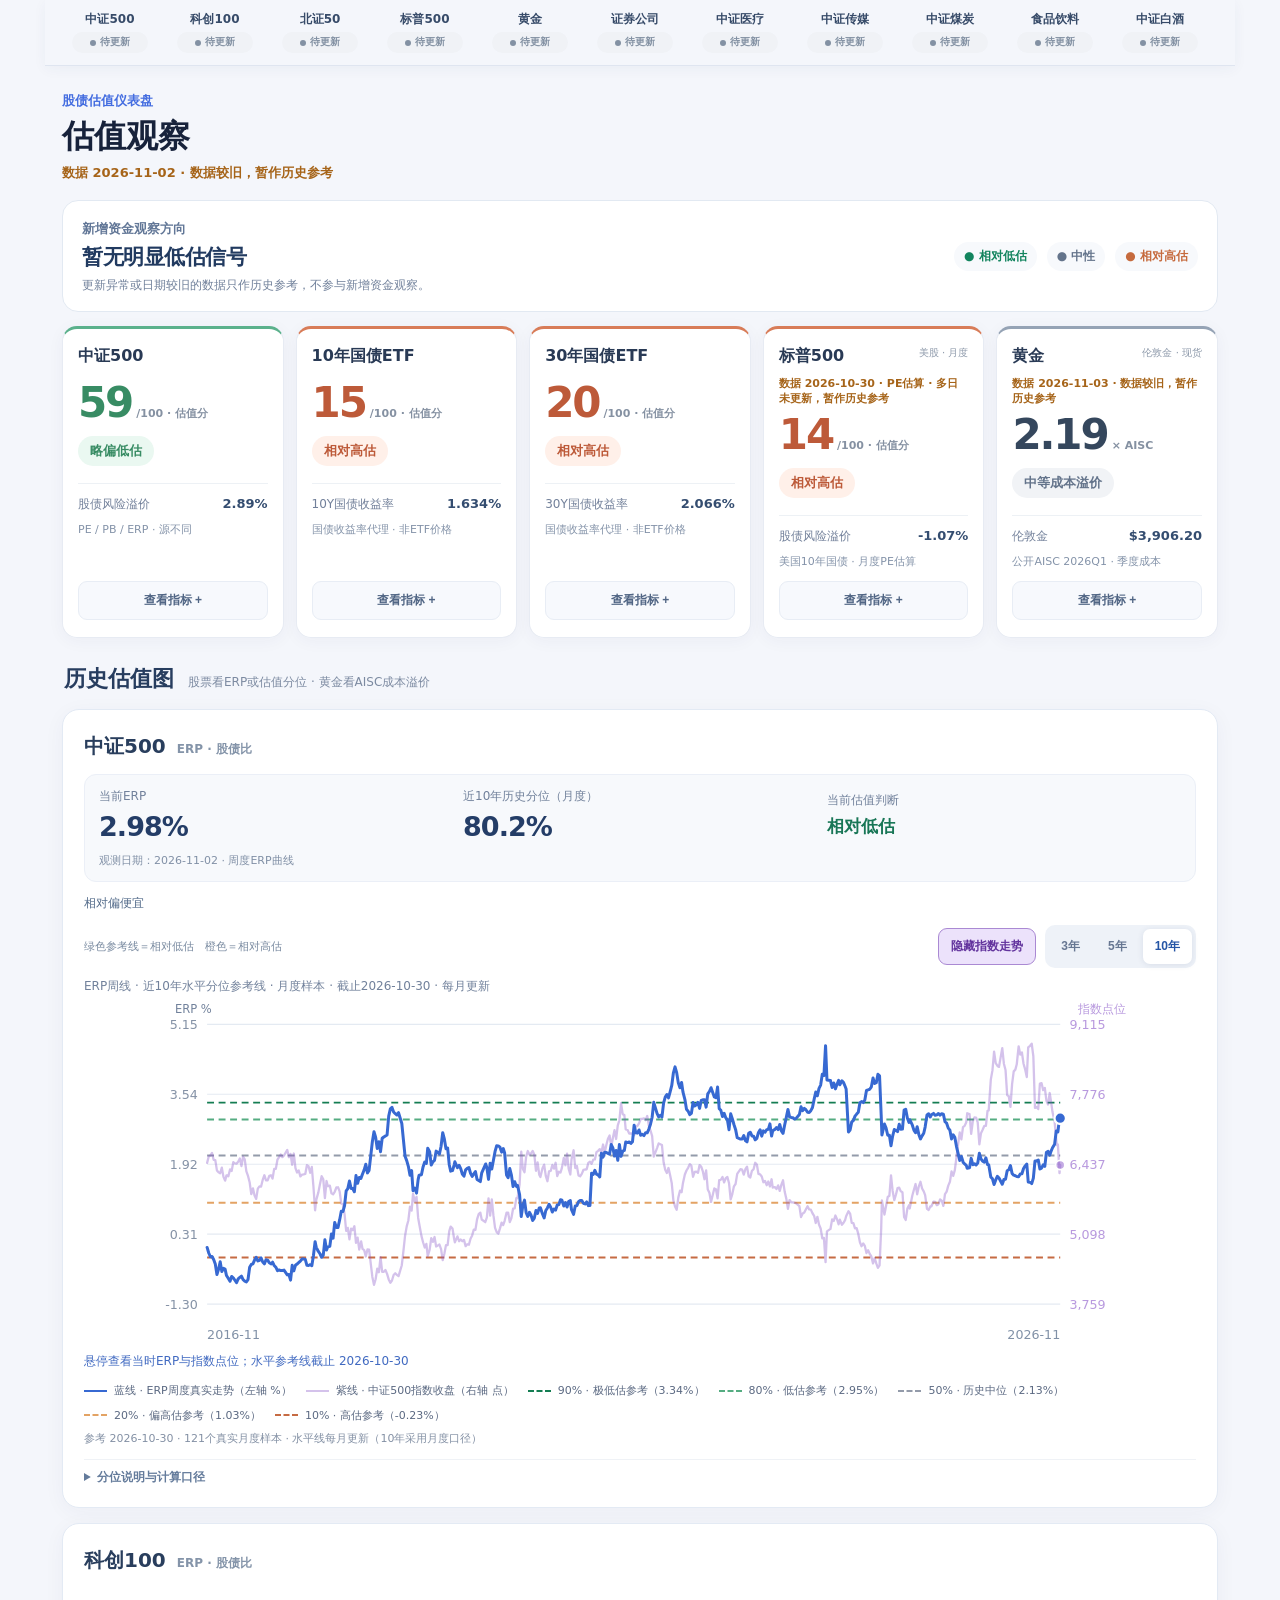
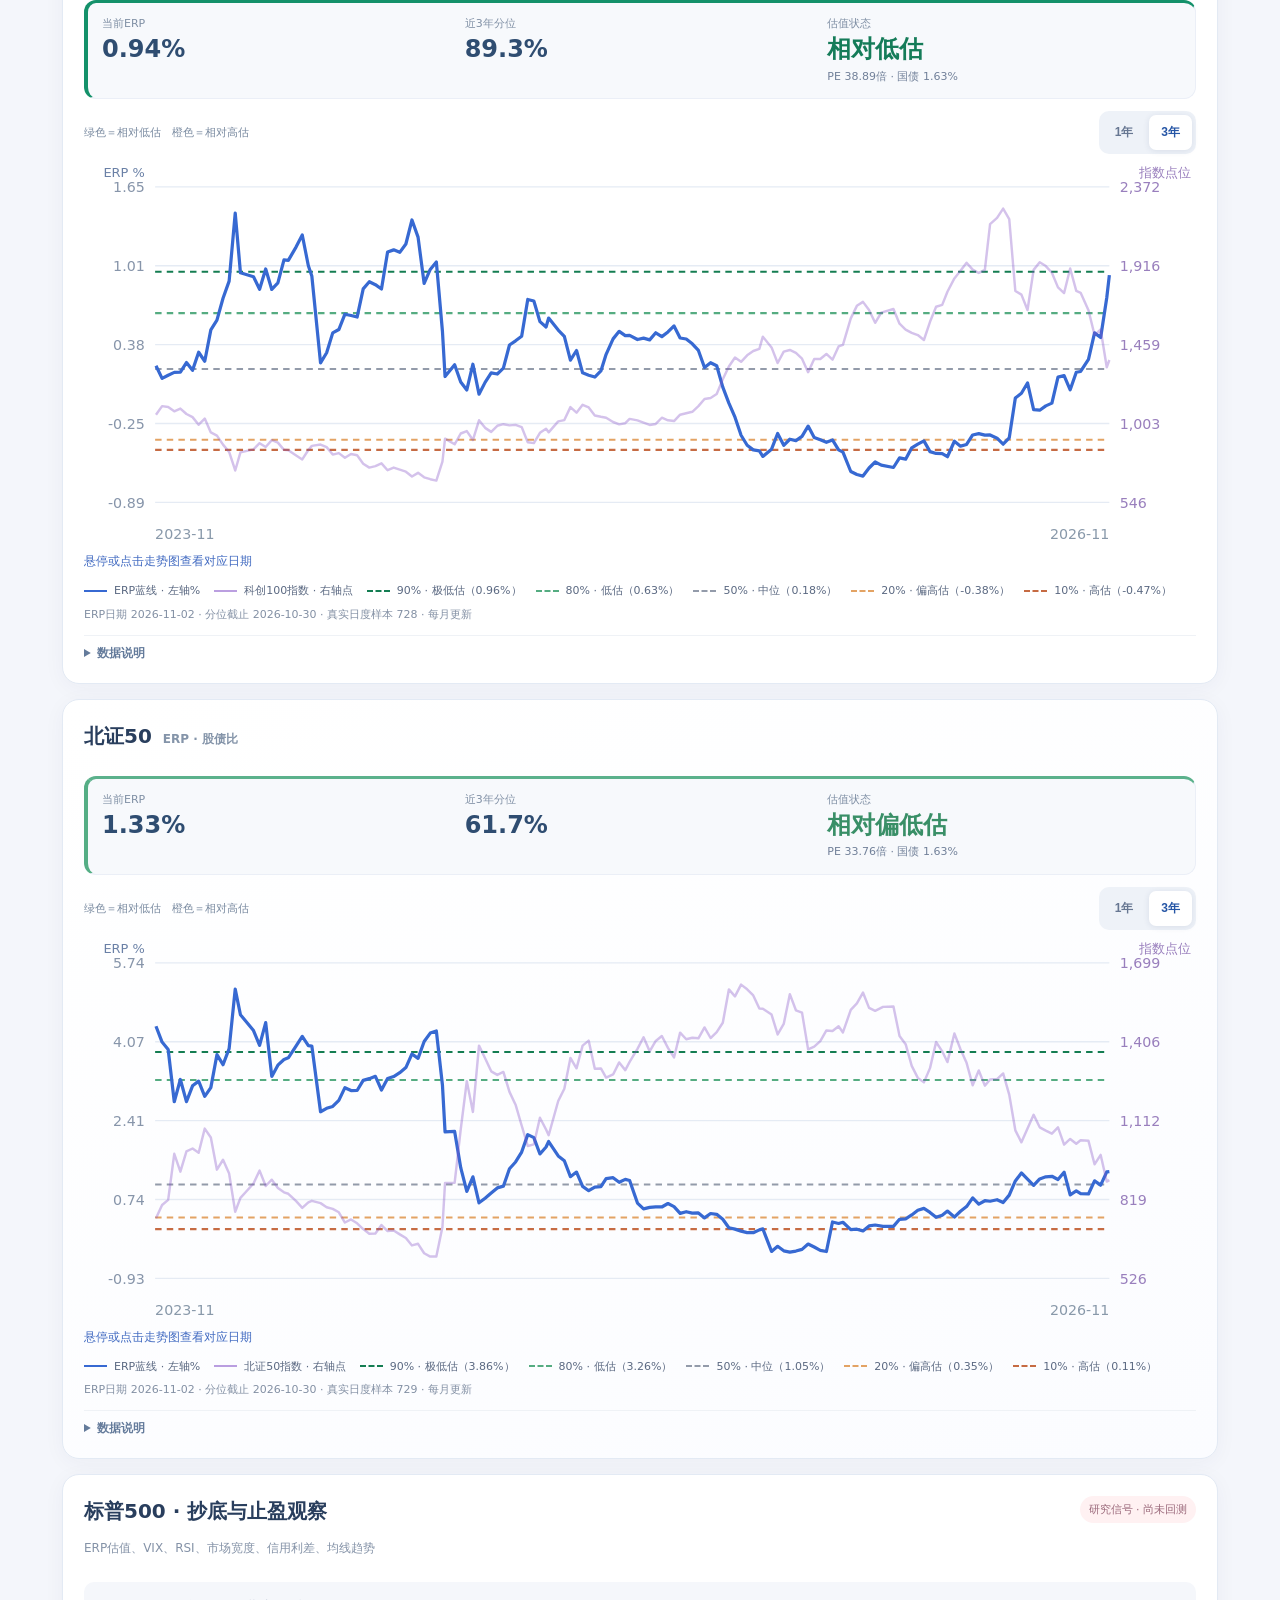
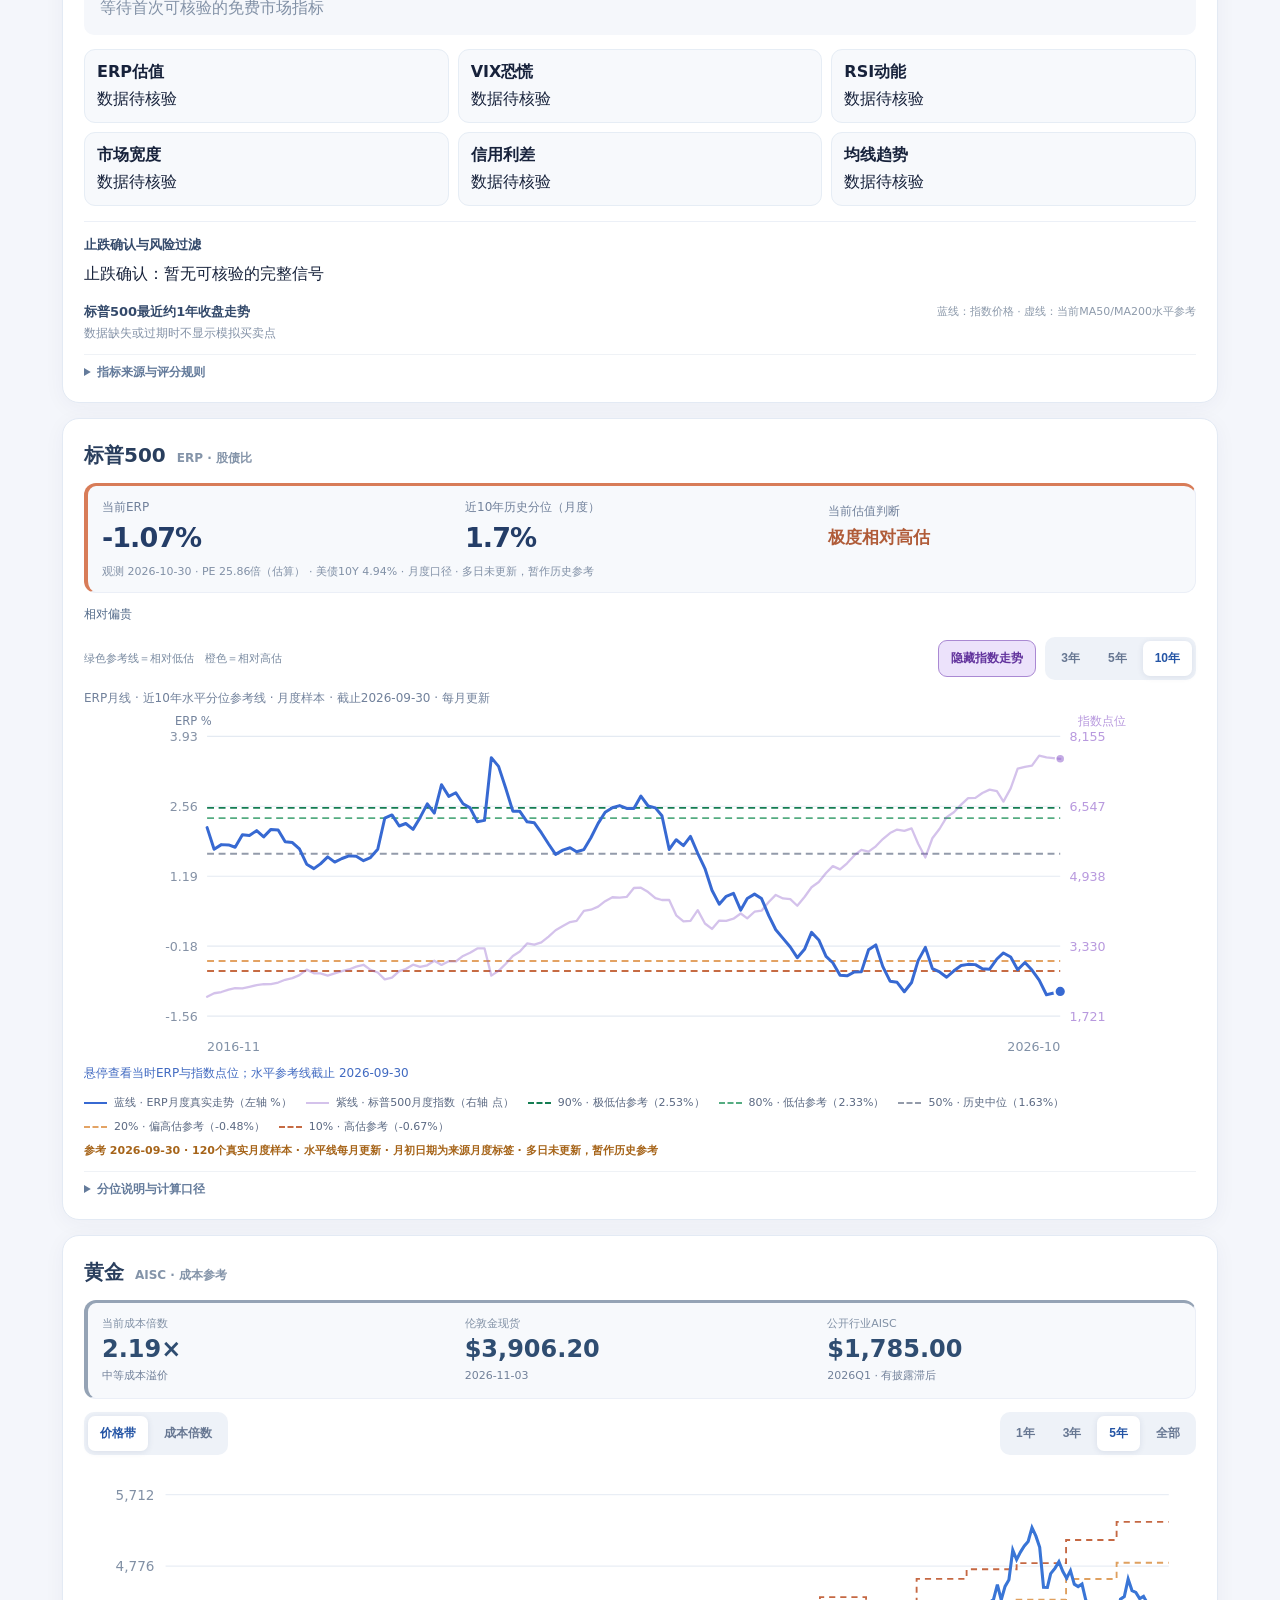
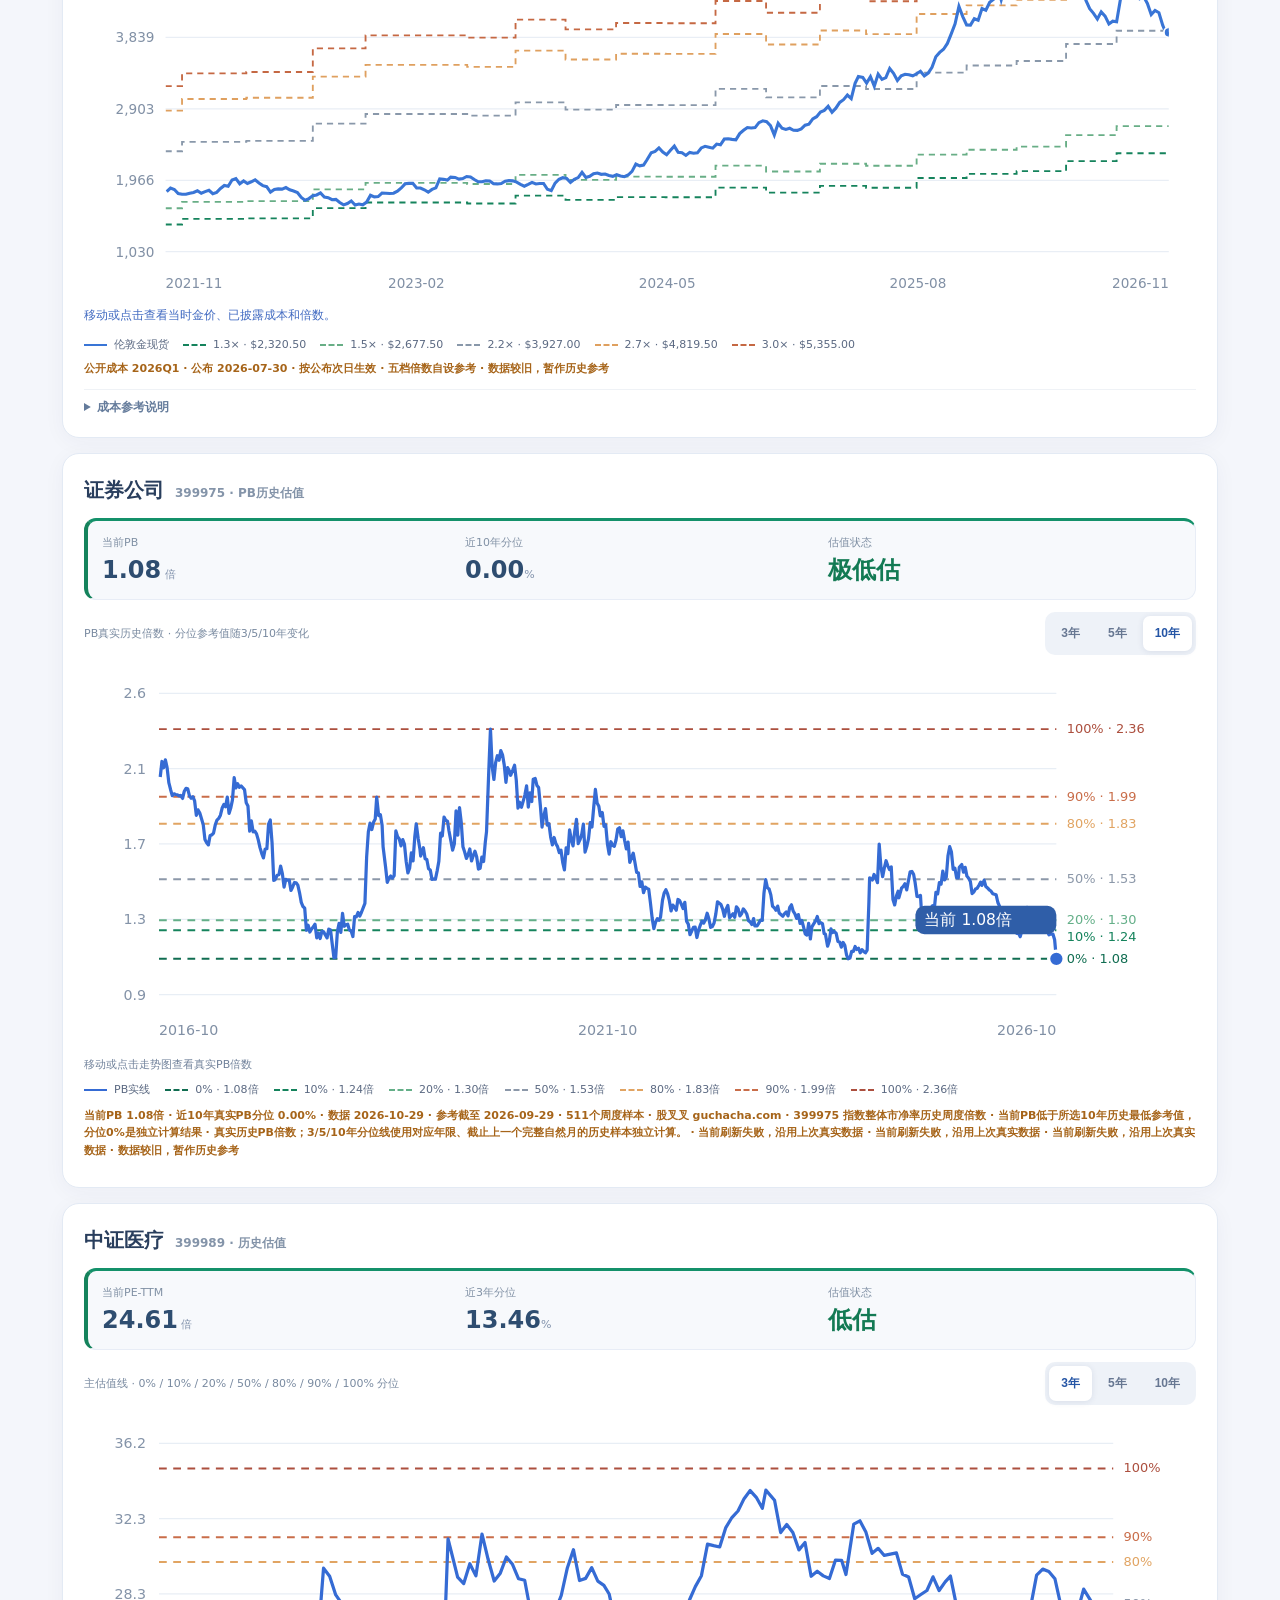
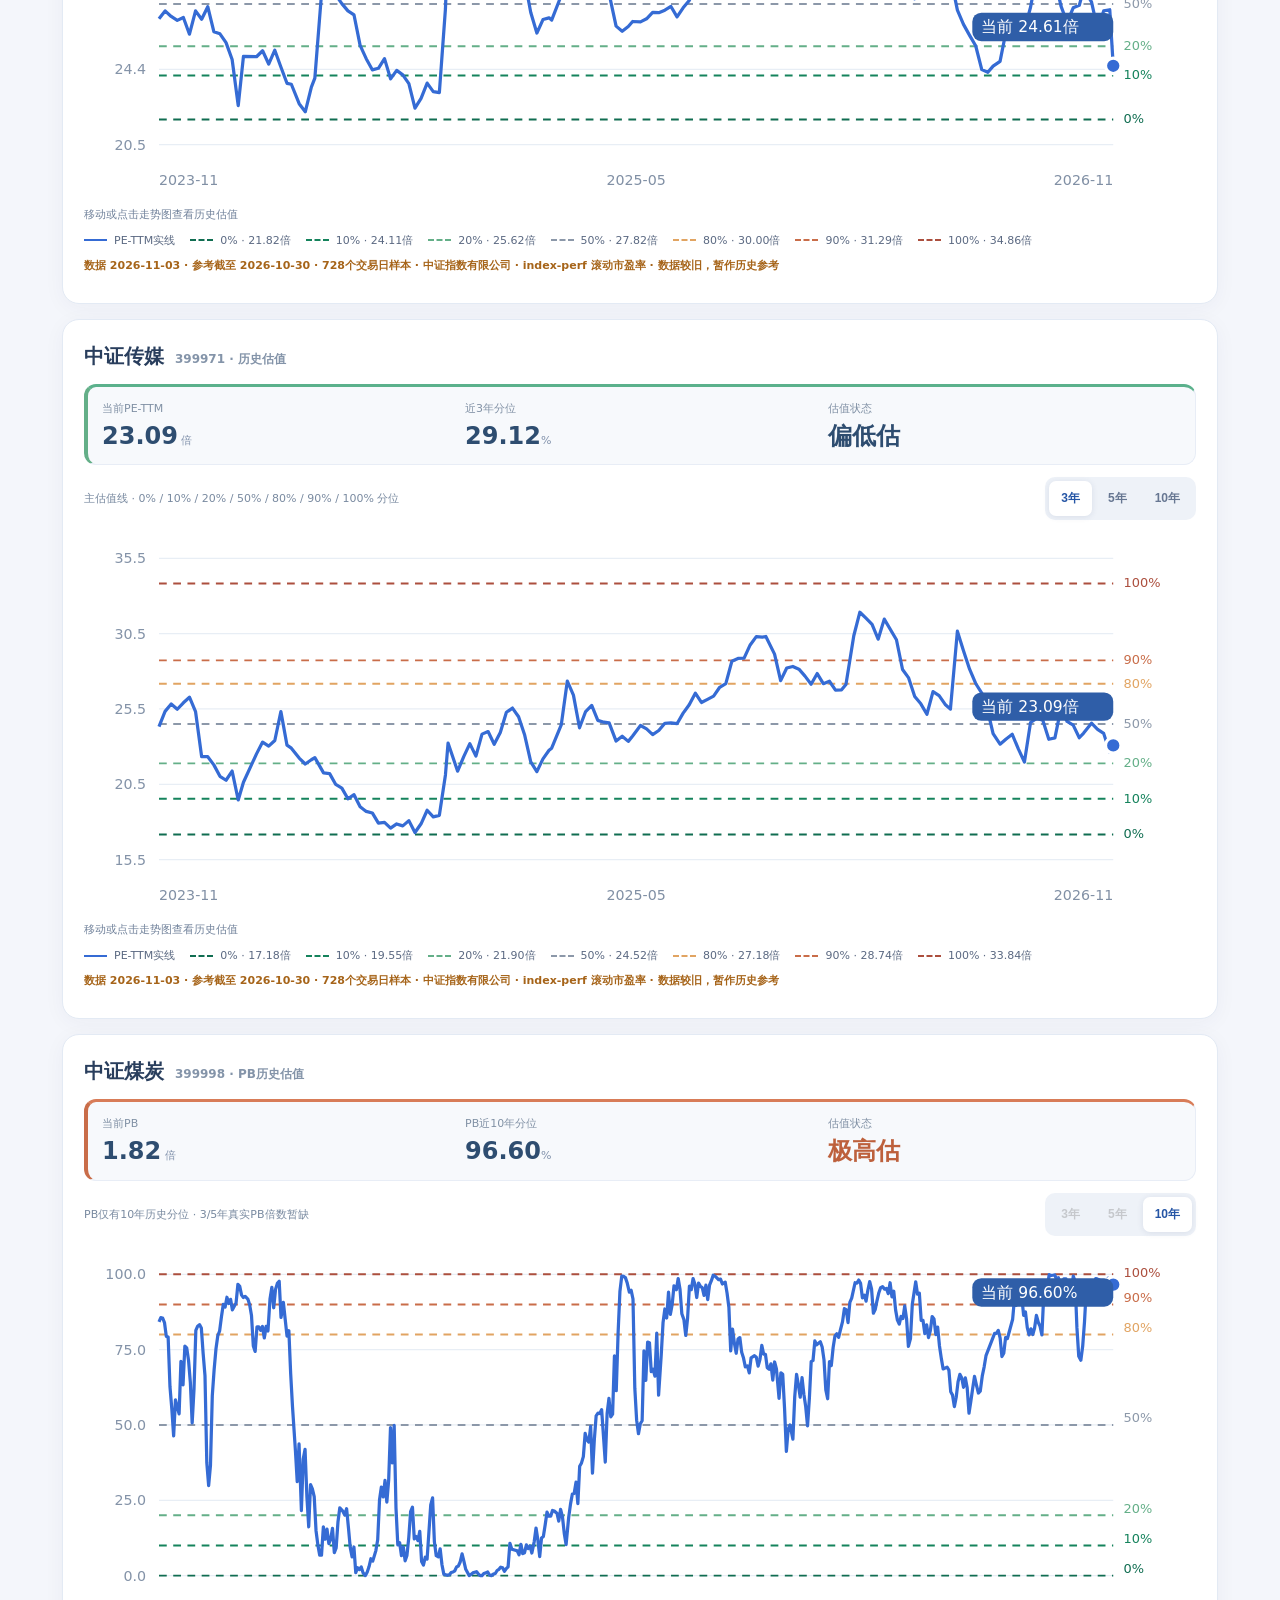
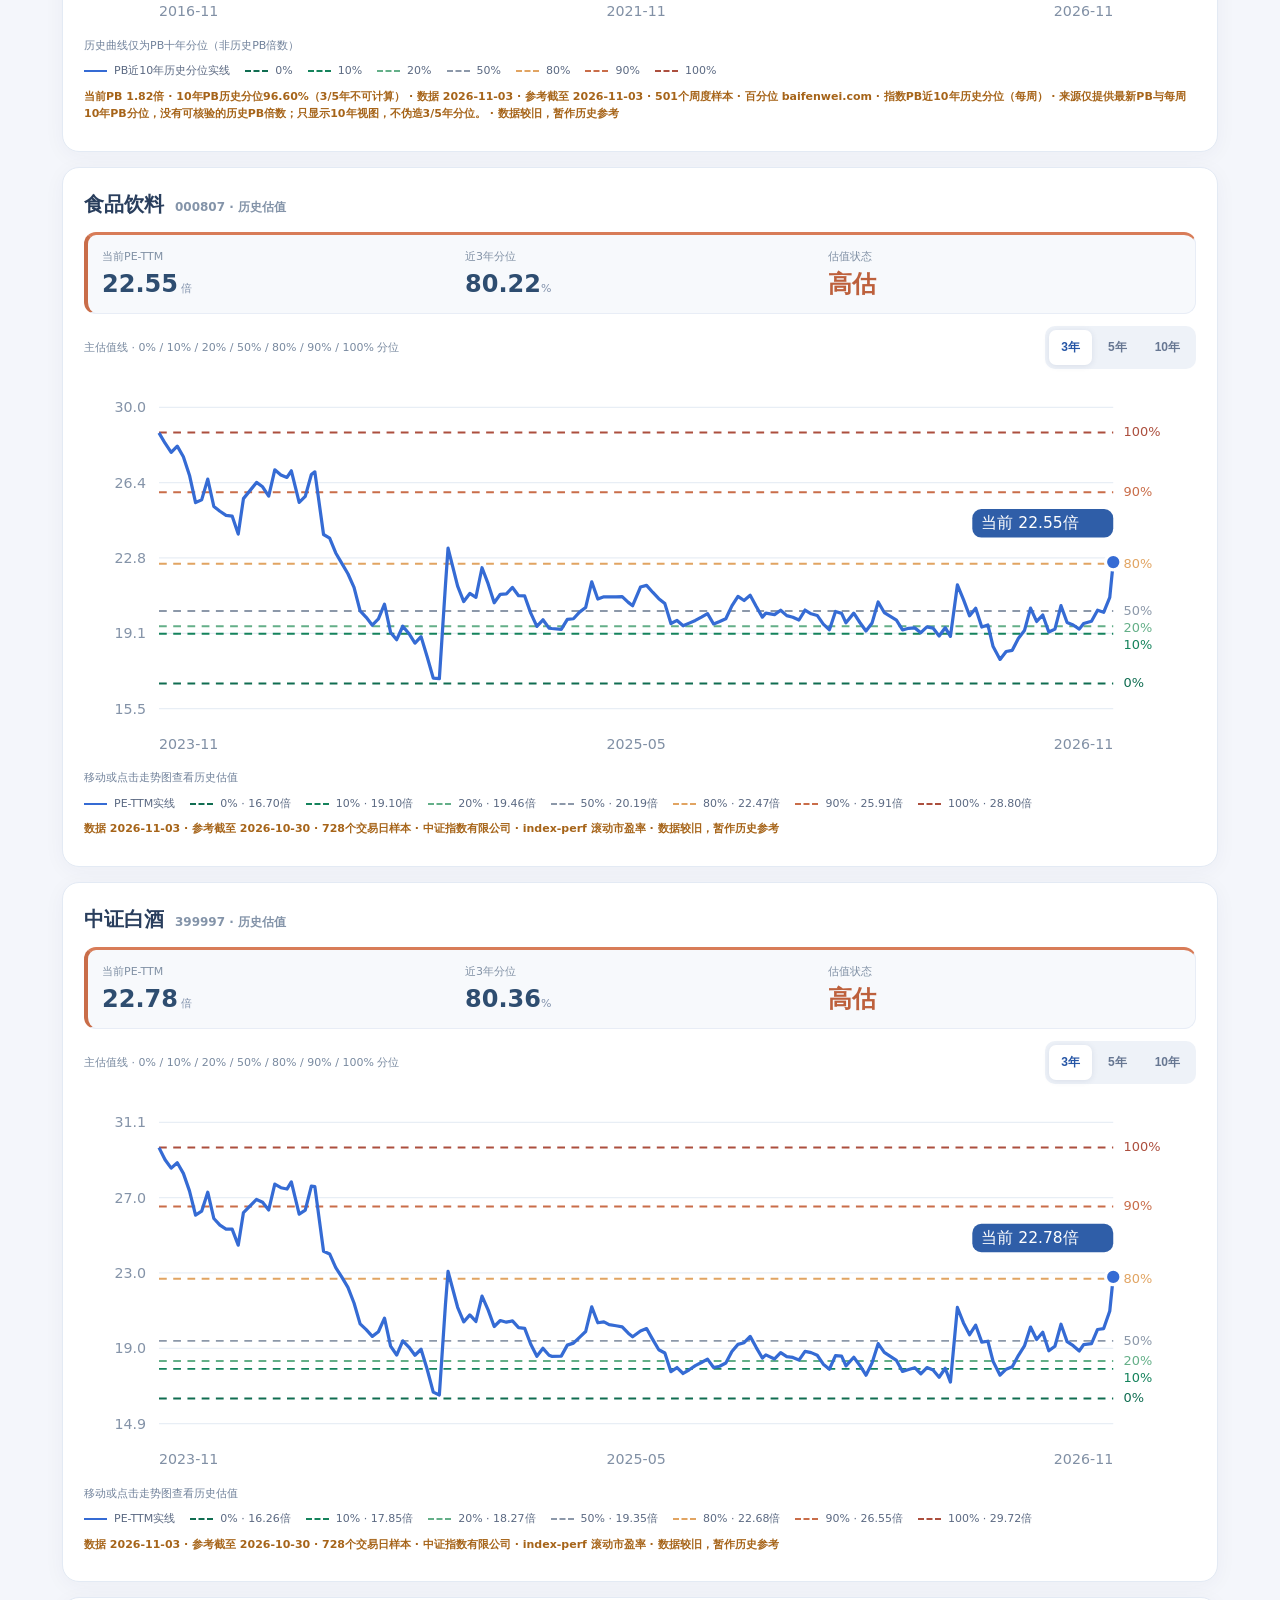
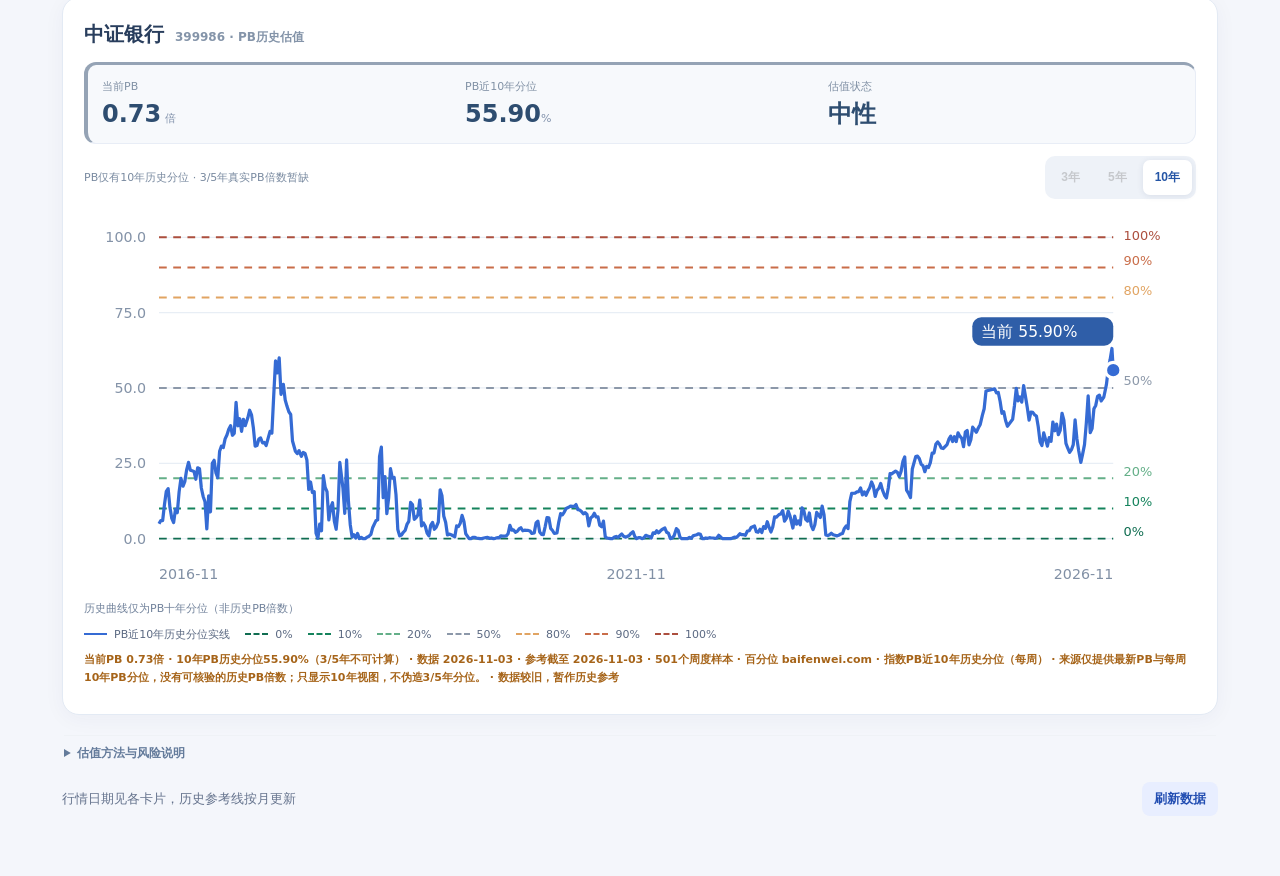
==== commit 3cc549ef: "Use Yahoo SP500 and official Cboe VIX with safe partial-score fallback if FRED times out" ====
--- a/index.html
+++ b/index.html
@@ -82,7 +82,7 @@
     <div id="signal-chart" class="signal-chart"></div>
     <p id="signal-status" class="signal-foot">评分是研究性观察，不代表交易建议。</p>
     <details class="chart-help"><summary>指标来源与评分规则</summary>
-      <p class="chart-help-text">初始权重：ERP 30、VIX 15、RSI 15、市场宽度 15、HY OAS 15、MA50/MA200 10。市场宽度缺少经核验的免费接口时标示缺失，按剩余85分权重折算为百分评分，显示实际覆盖率。高分须结合RSI反转、短线价格趋势和利差收窄等企稳确认；信用风险急升时禁止触发买入观察信号。RSI使用标普500日度收盘价按Wilder(14)计算；ERP是月度数据，其余为日度数据。阈值尚未严格历史回测，不能代表买卖胜率或未来收益。</p>
+      <p class="chart-help-text">初始权重：ERP 30、VIX 15、RSI 15、市场宽度 15、HY OAS 15、MA50/MA200 10。市场宽度缺少经核验的免费接口时标示缺失；信用利差若不可用也显示缺失并停用买入信号。按可用来源权重（85或70）折算百分评分，单独显示实际覆盖率。高分须结合RSI反转、短线价格趋势和利差收窄等企稳确认；信用风险急升时禁止触发买入观察信号。RSI使用标普500日度收盘价按Wilder(14)计算；ERP是月度数据，其余为日度数据。阈值尚未严格历史回测，不能代表买卖胜率或未来收益。</p>
       <p class="chart-help-text">来源：FRED SP500、VIXCLS（Cboe）、BAMLH0A0HYM2（ICE BofA）和本站已核验的月度标普500 ERP。指数价格曲线不展示未经时点回测的历史买卖标记；最新MA50/MA200只作为水平参考，不等于历史均线轨迹。</p>
     </details>
   </section>
@@ -310,7 +310,7 @@
 <script src="star100.js?v=20261029-star1"></script>
 <script src="industry.js?v=20261031-pbwindows2"></script>
 <script src="sp500.js?v=20261030-sp5001"></script>
-<script src="us-signals.js?v=20261103-sig1"></script>
+<script src="us-signals.js?v=20261103-sig2"></script>
 <script src="gold.js?v=20261030-gold1"></script>
 <script src="valuation-nav.js?v=20261031-pbwindows1"></script>
 <script src="app.js?v=20261103-sig1"></script>
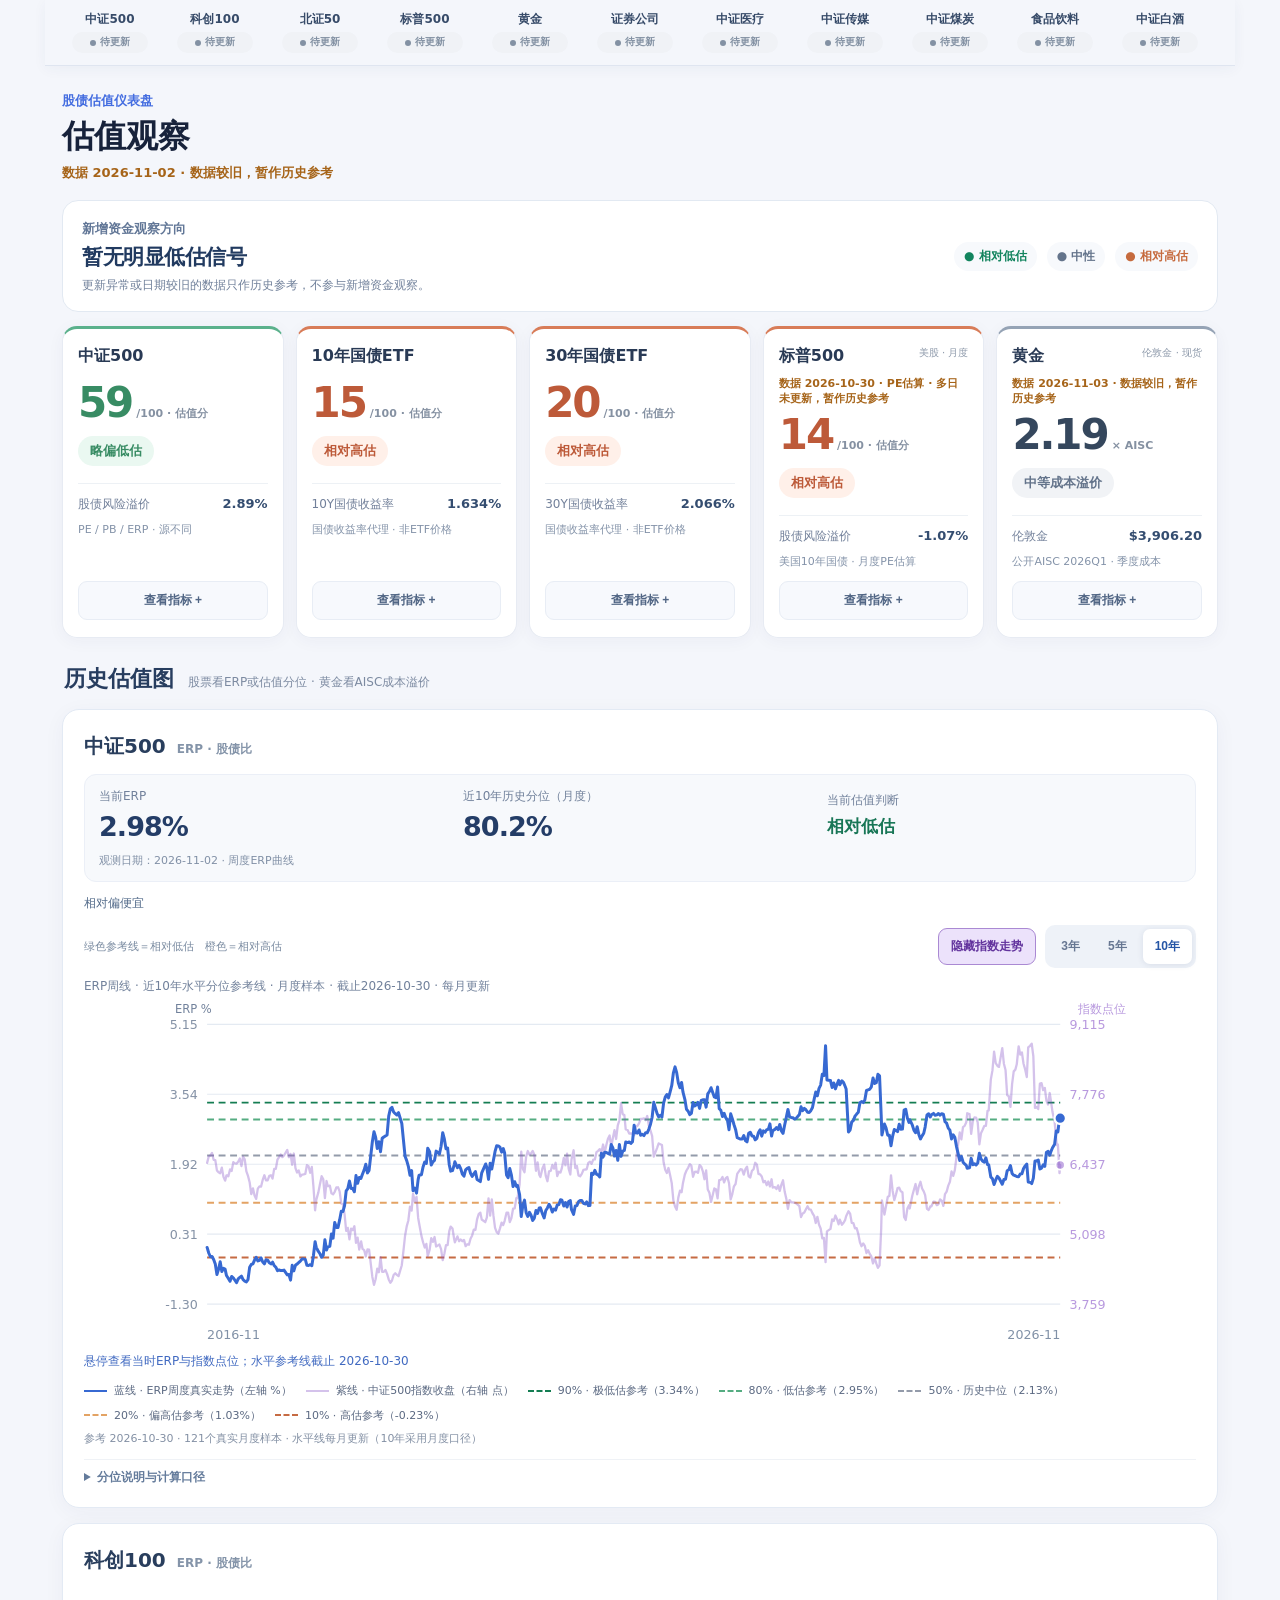
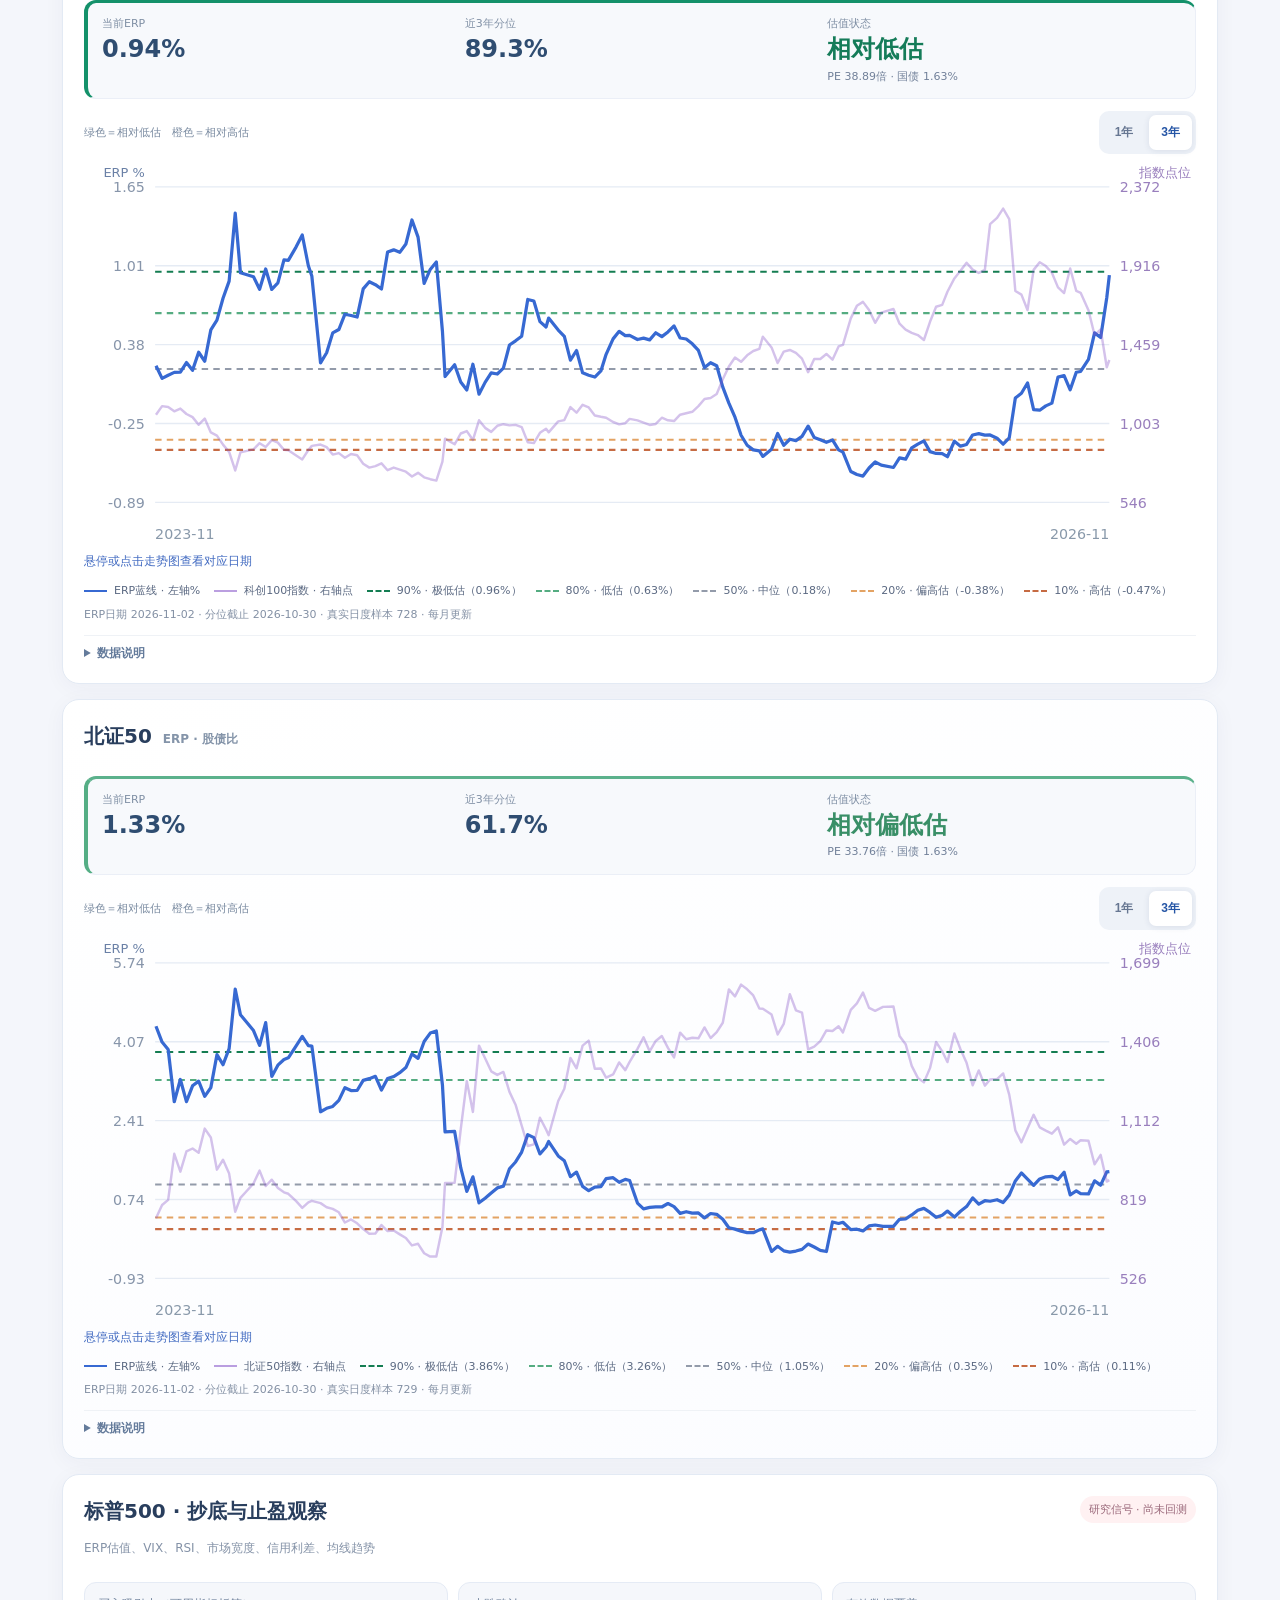
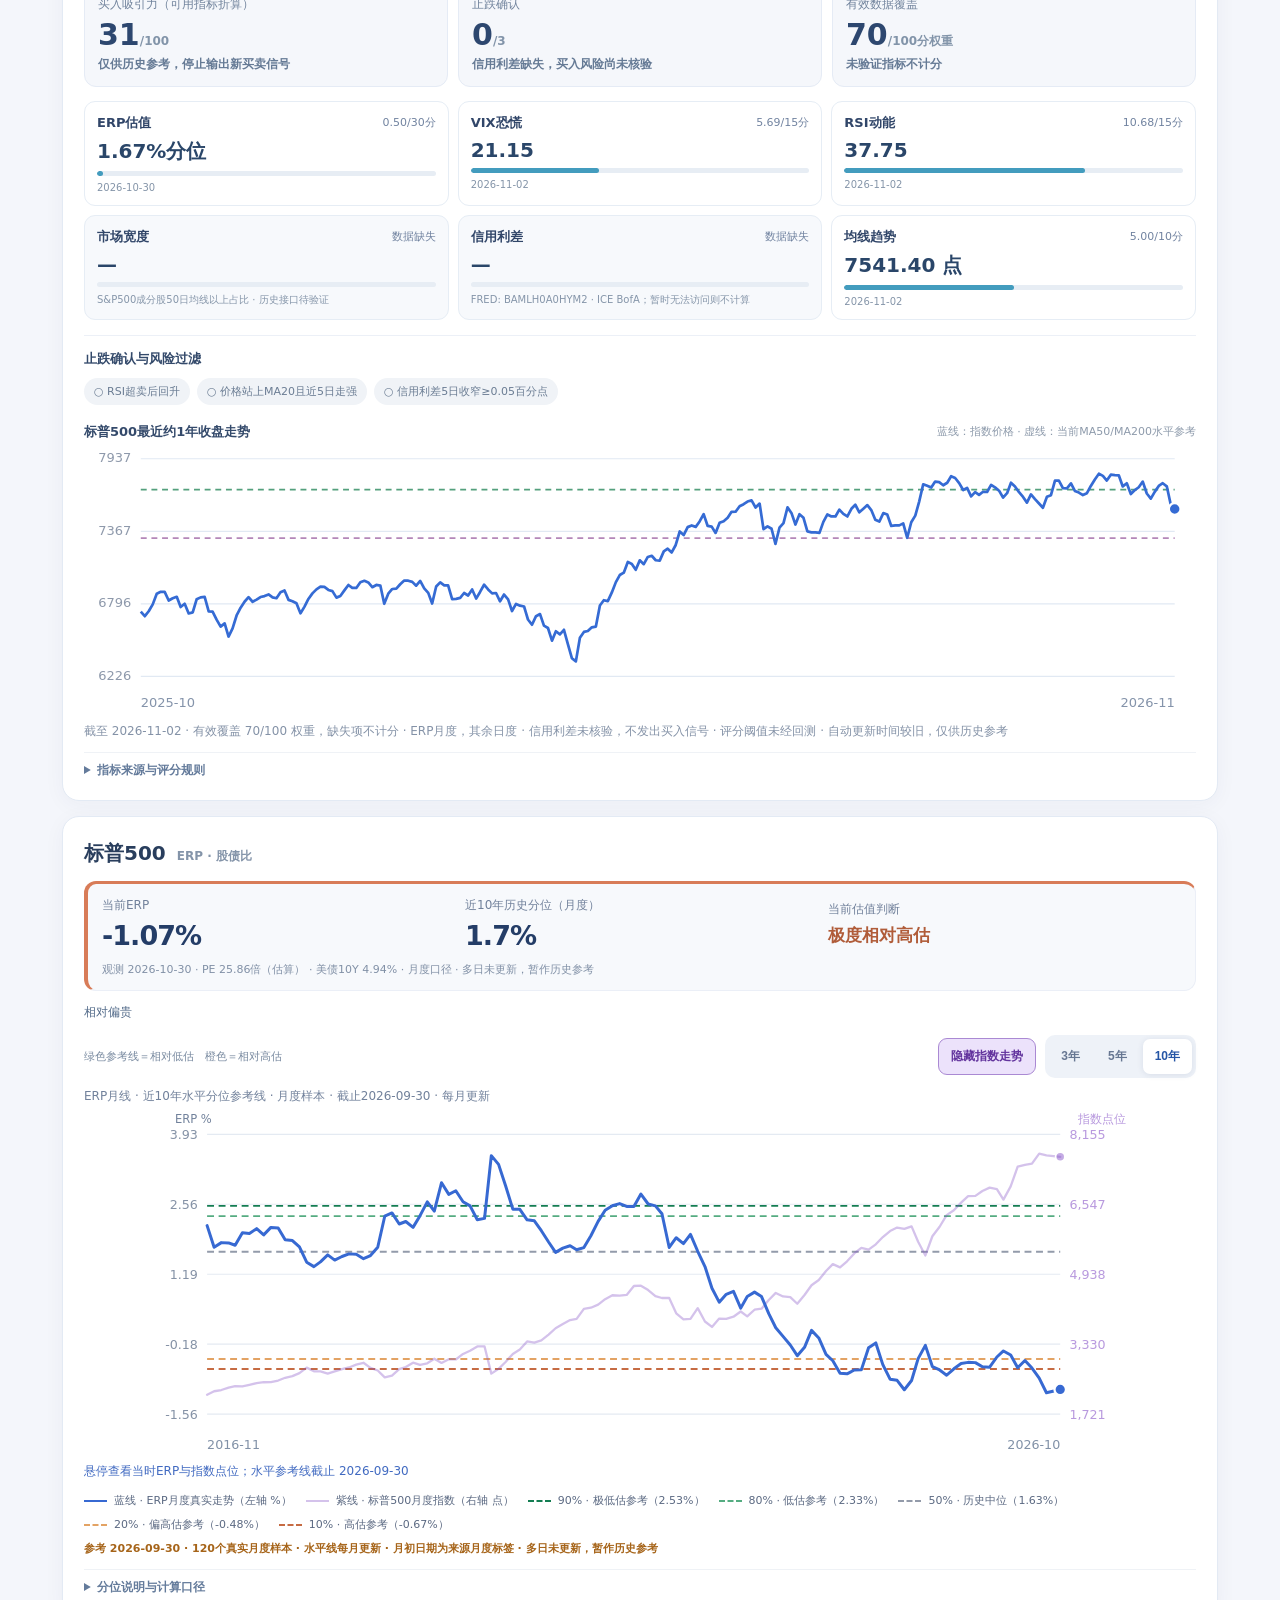
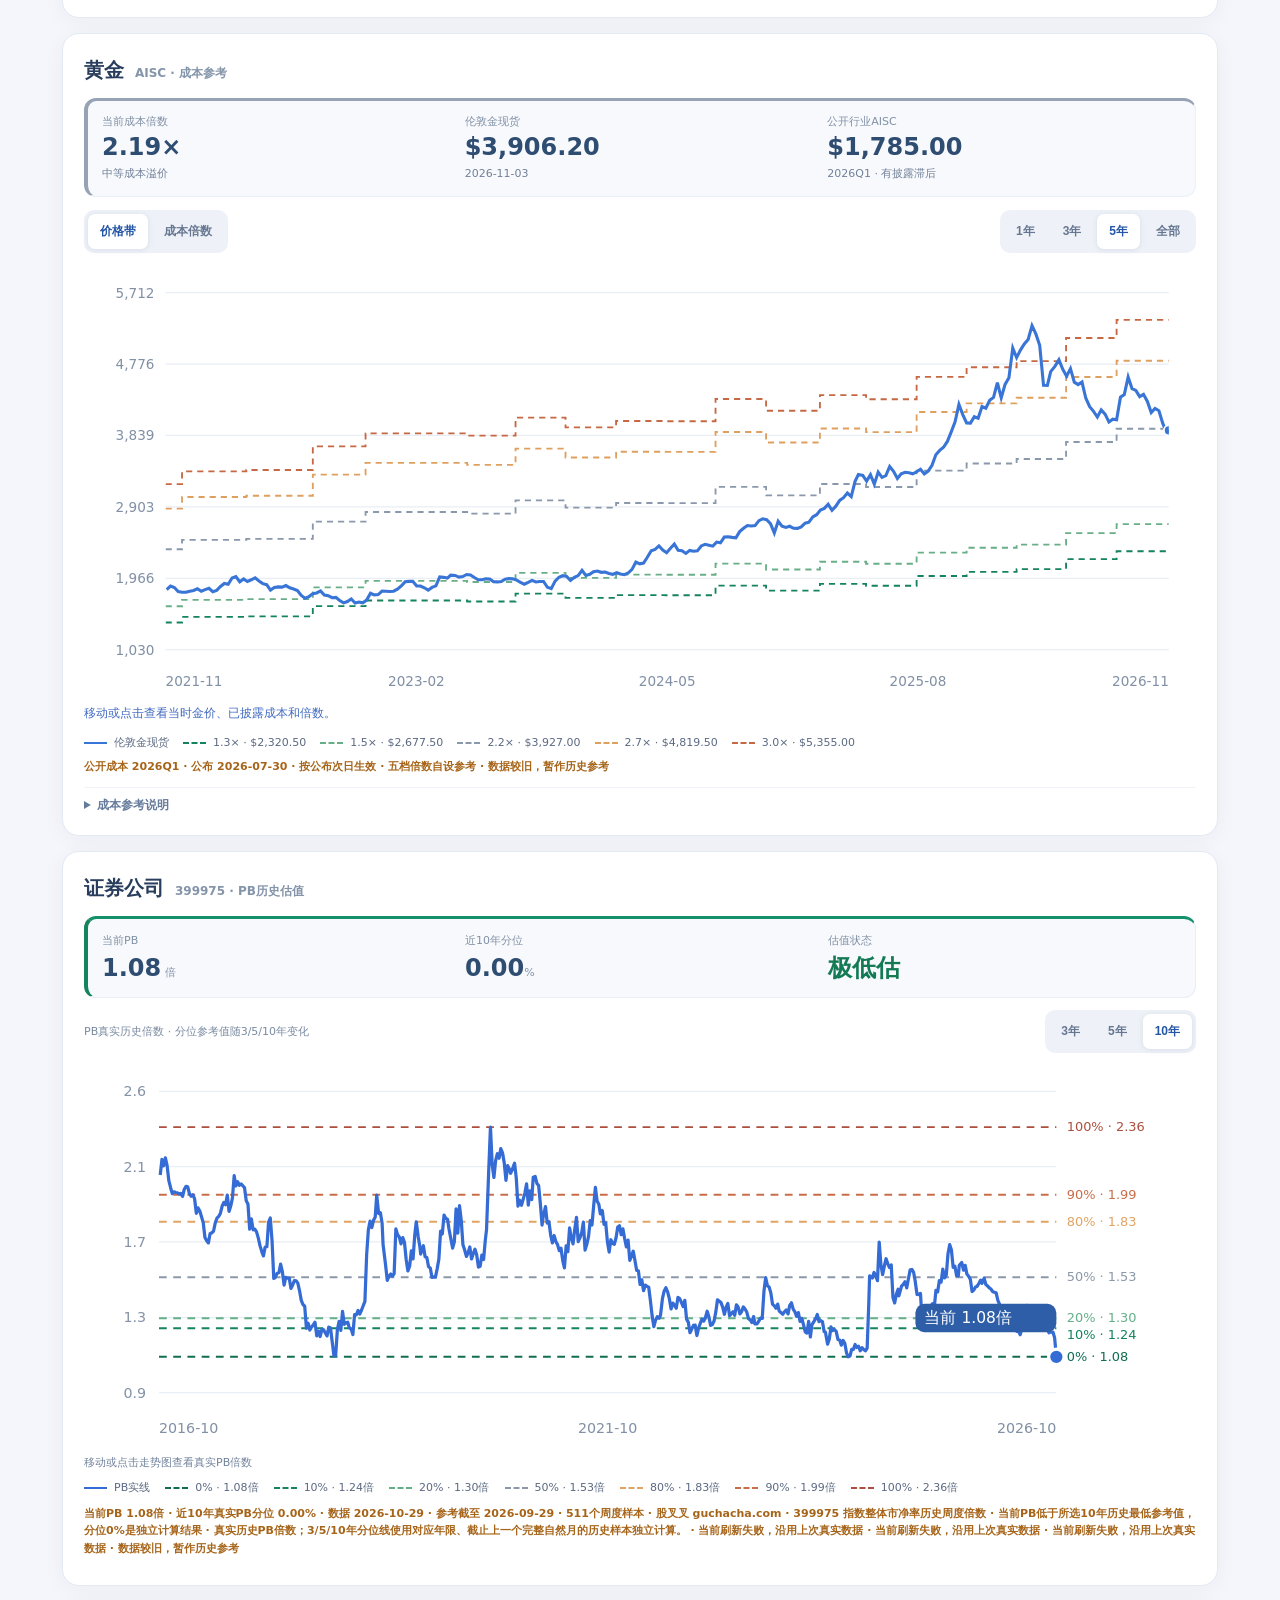
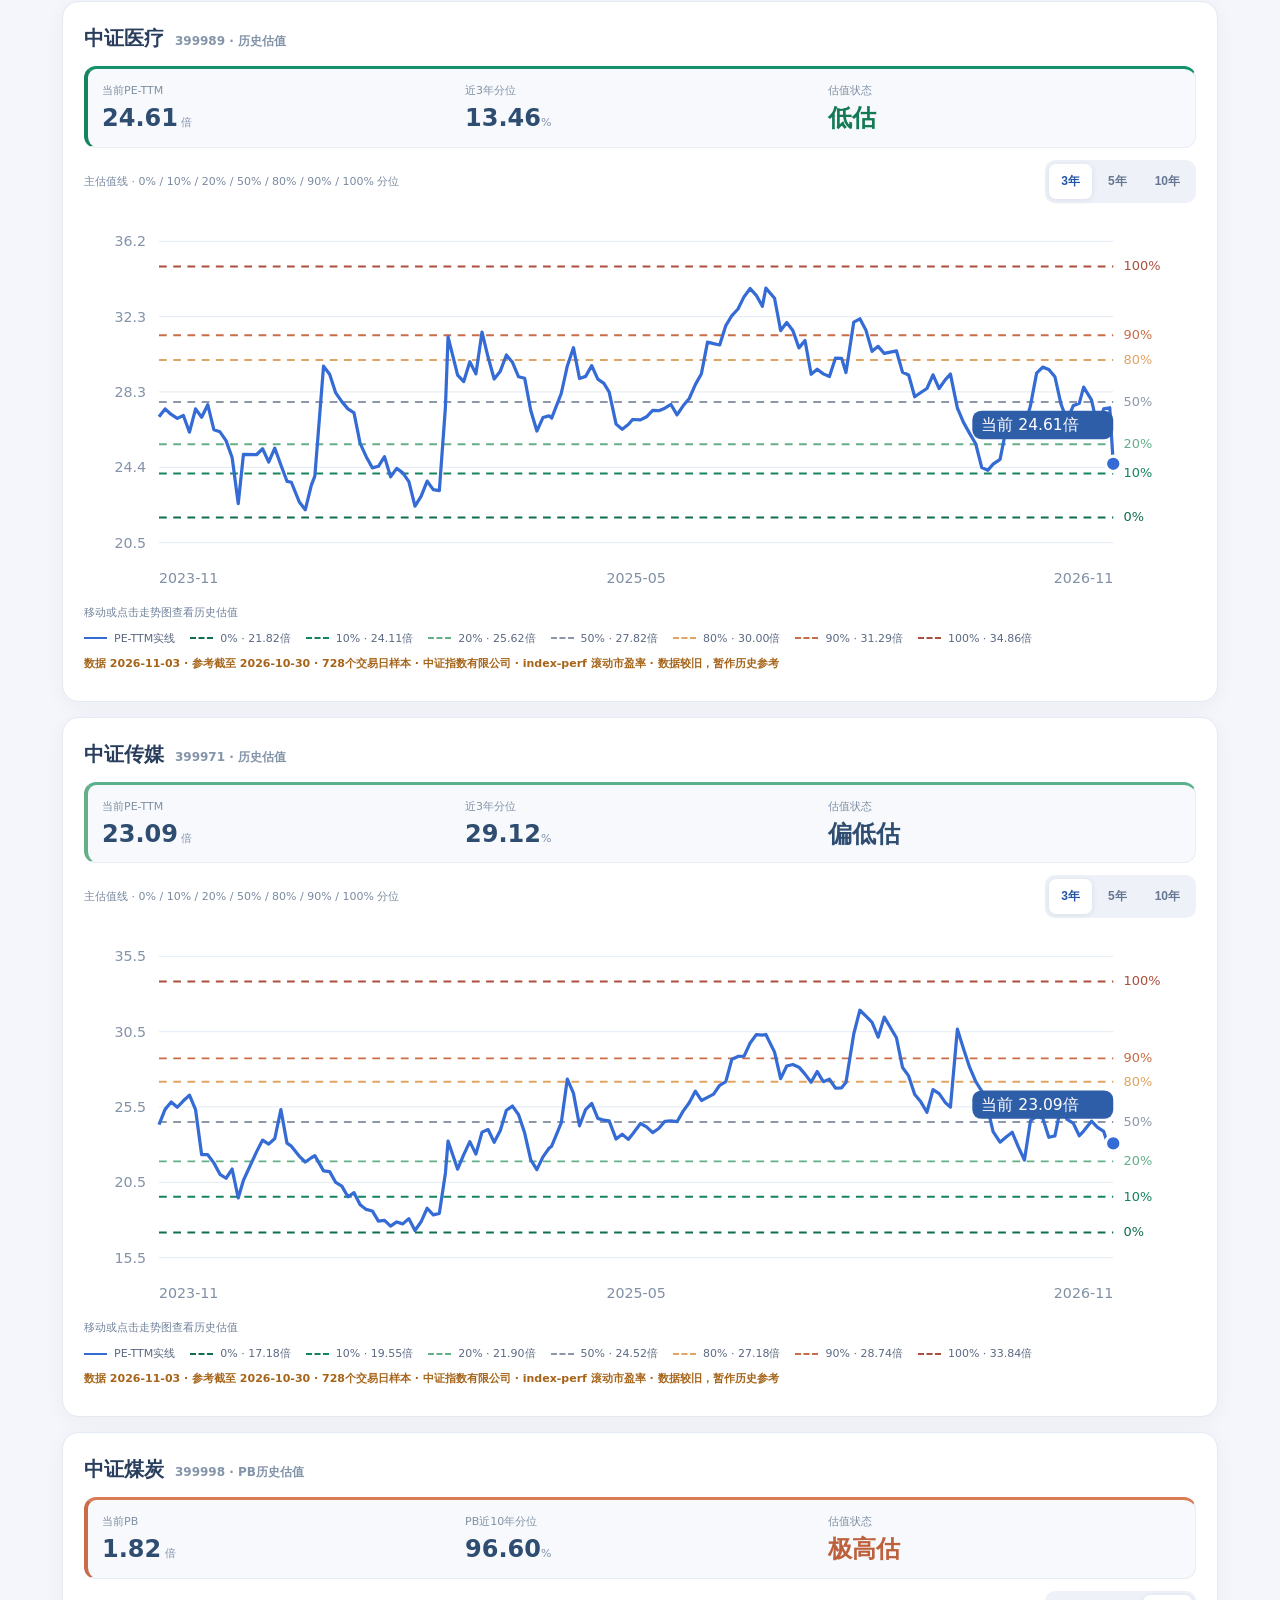
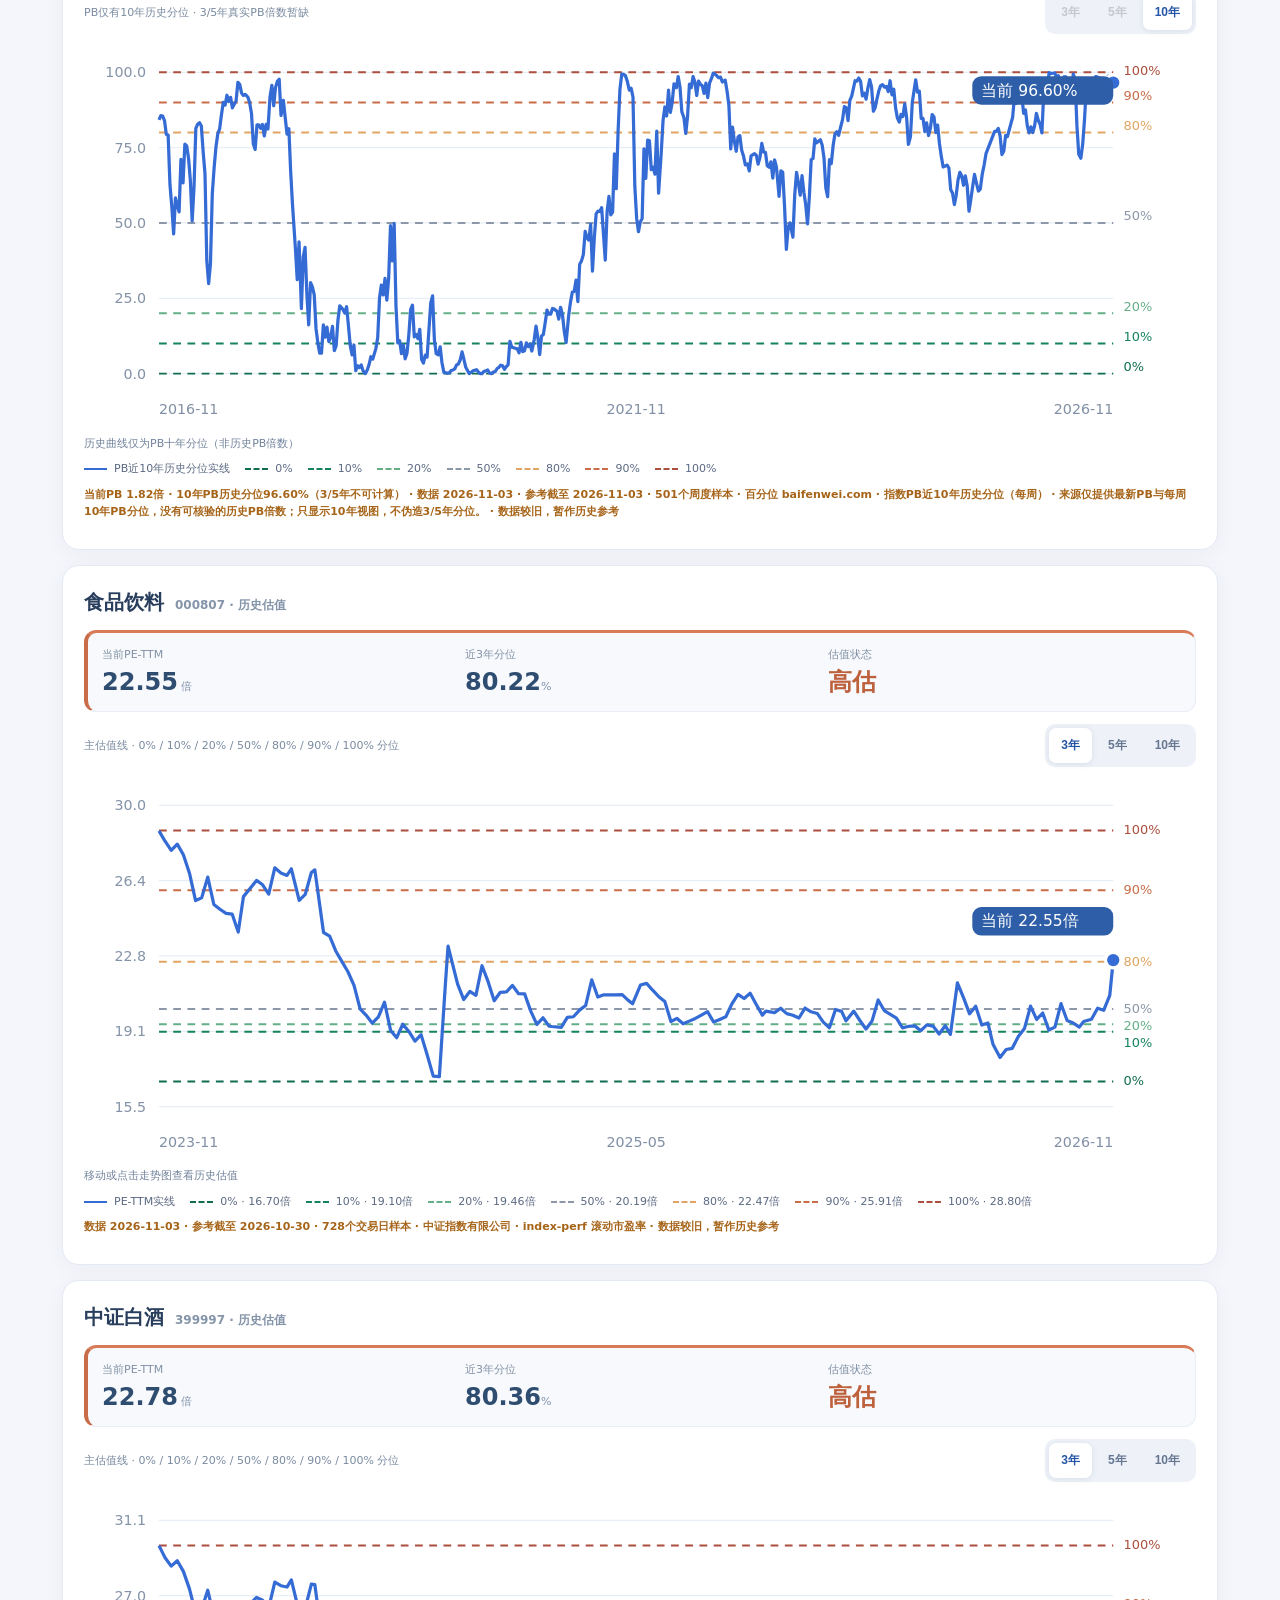
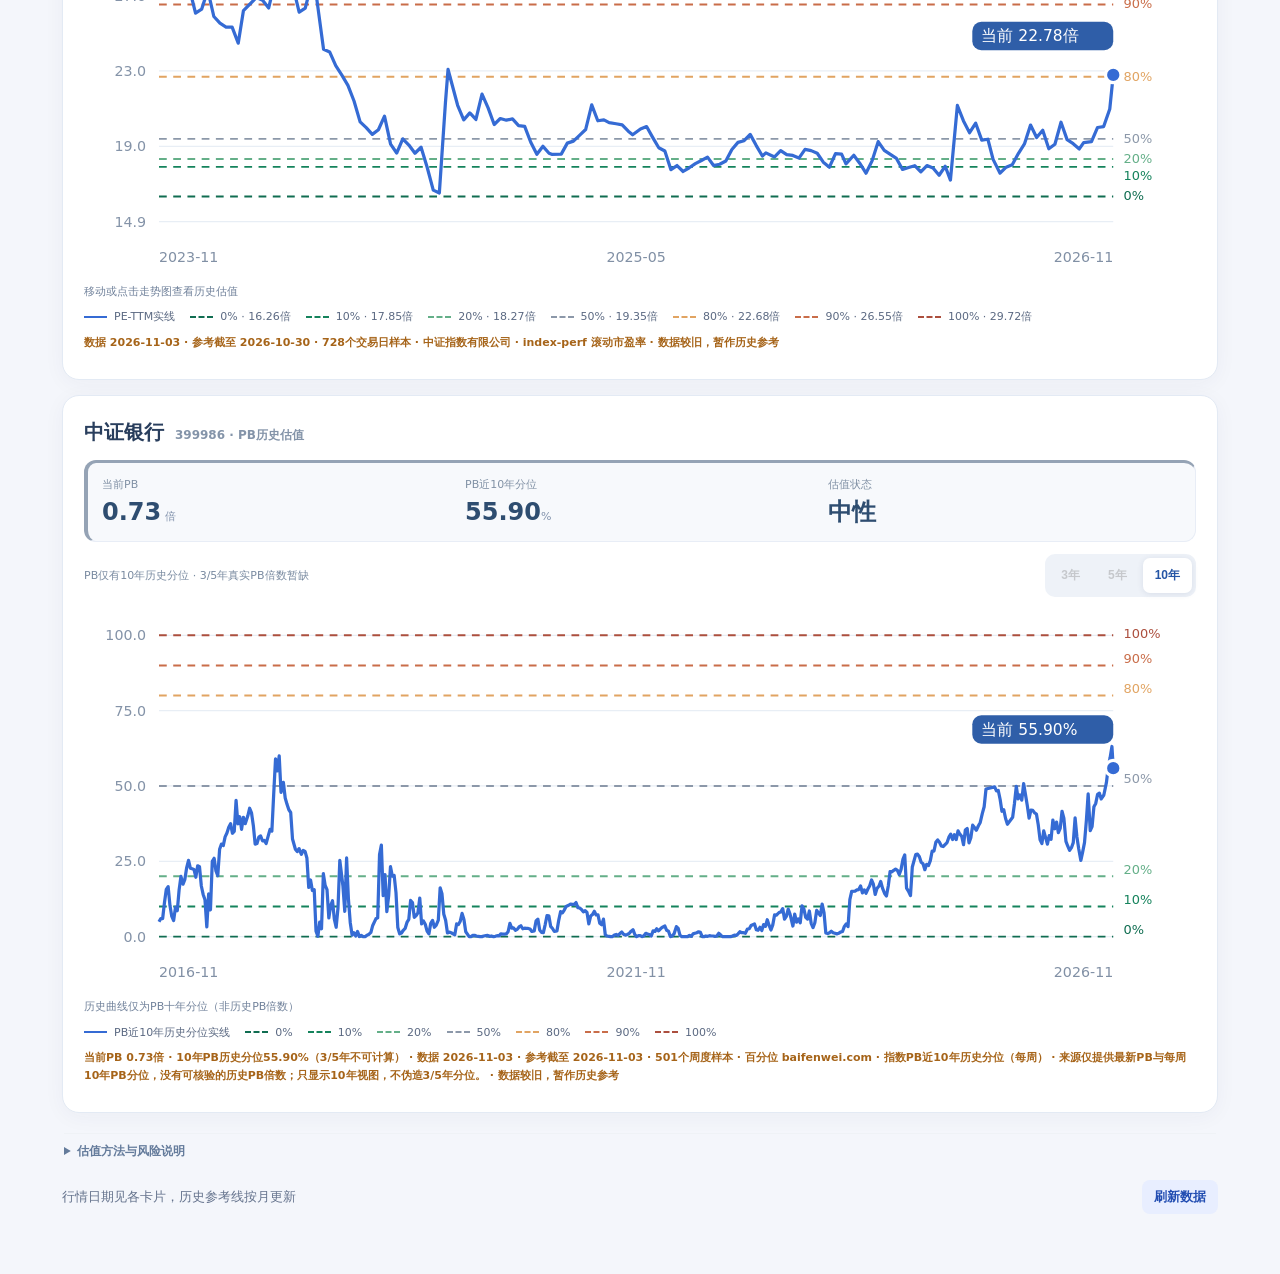
==== commit 581f7cc2: "Repair true PB refresh merges, fix S&P RSI and missing-risk UI, enforce source dates and audit score" ====
--- a/index.html
+++ b/index.html
@@ -310,7 +310,7 @@
 <script src="star100.js?v=20261029-star1"></script>
 <script src="industry.js?v=20261031-pbwindows2"></script>
 <script src="sp500.js?v=20261030-sp5001"></script>
-<script src="us-signals.js?v=20261103-sig2"></script>
+<script src="us-signals.js?v=20261103-sig3"></script>
 <script src="gold.js?v=20261030-gold1"></script>
 <script src="valuation-nav.js?v=20261031-pbwindows1"></script>
 <script src="app.js?v=20261103-sig1"></script>
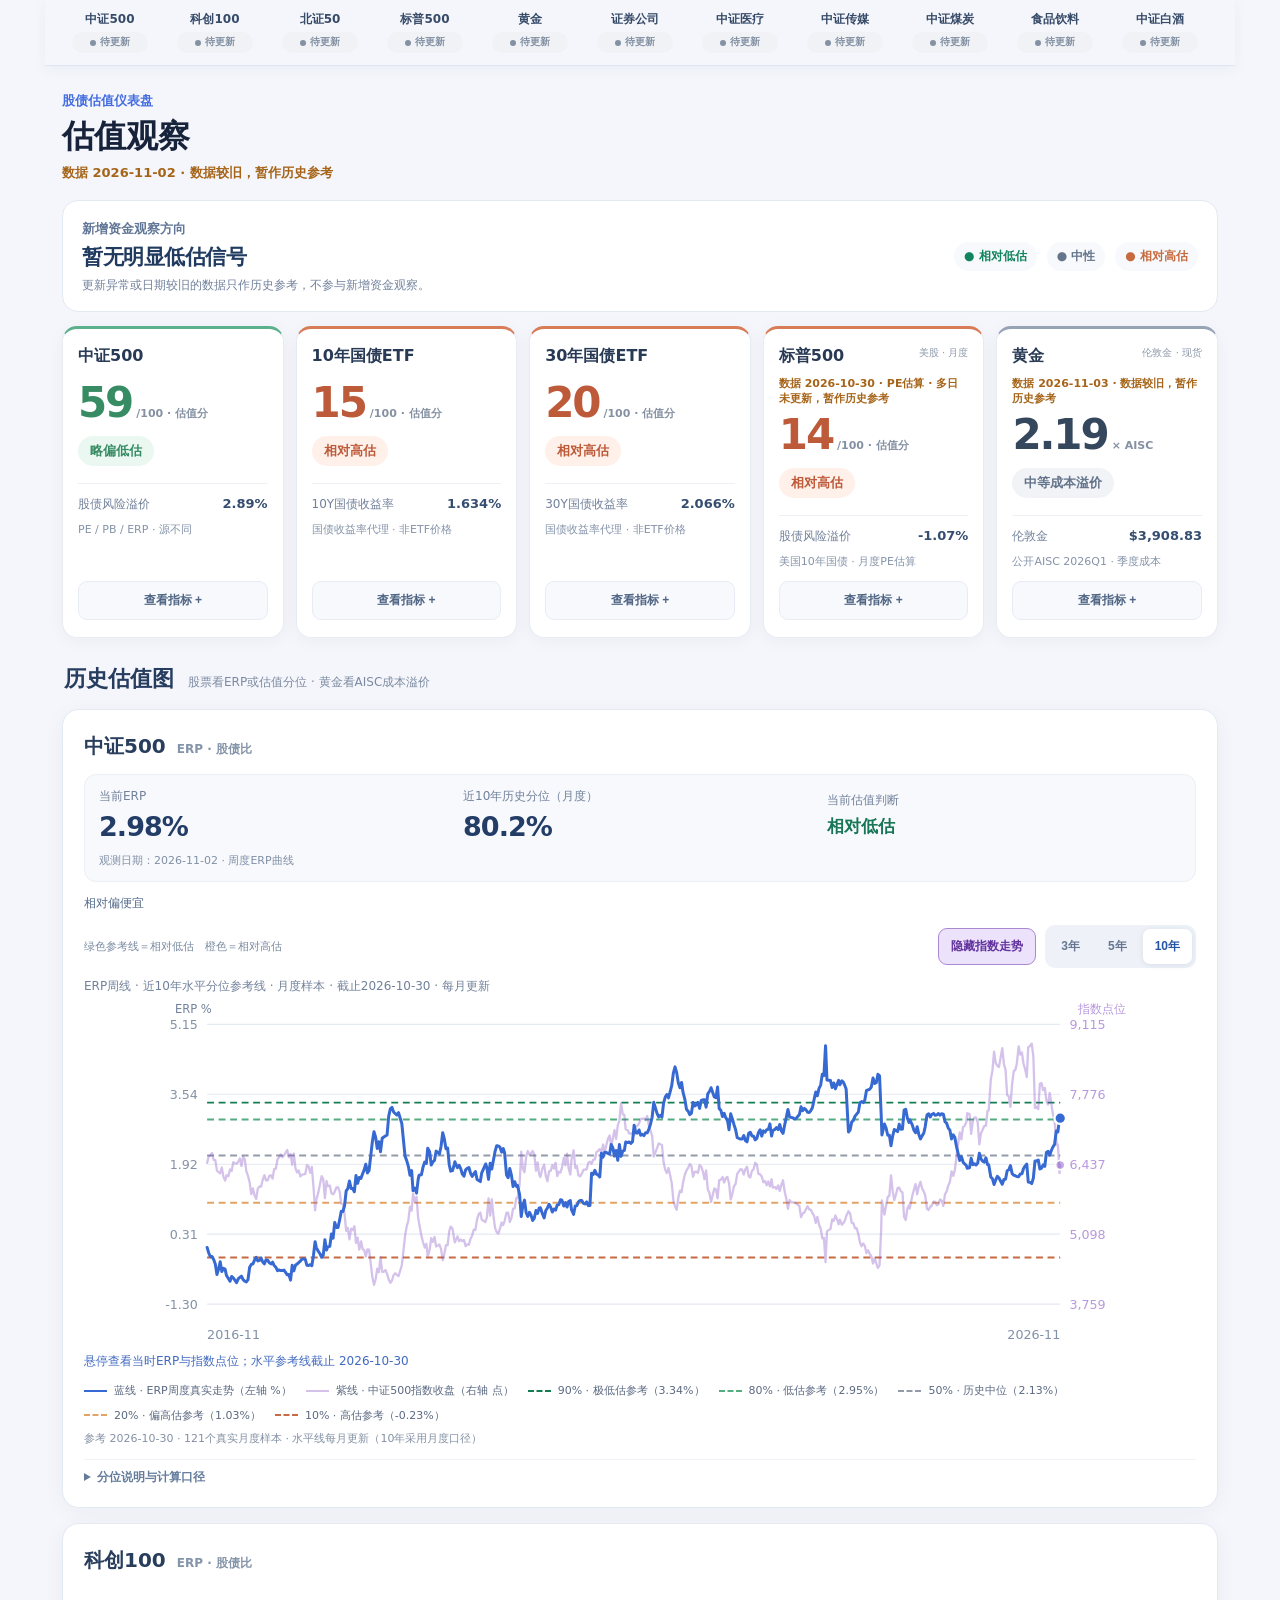
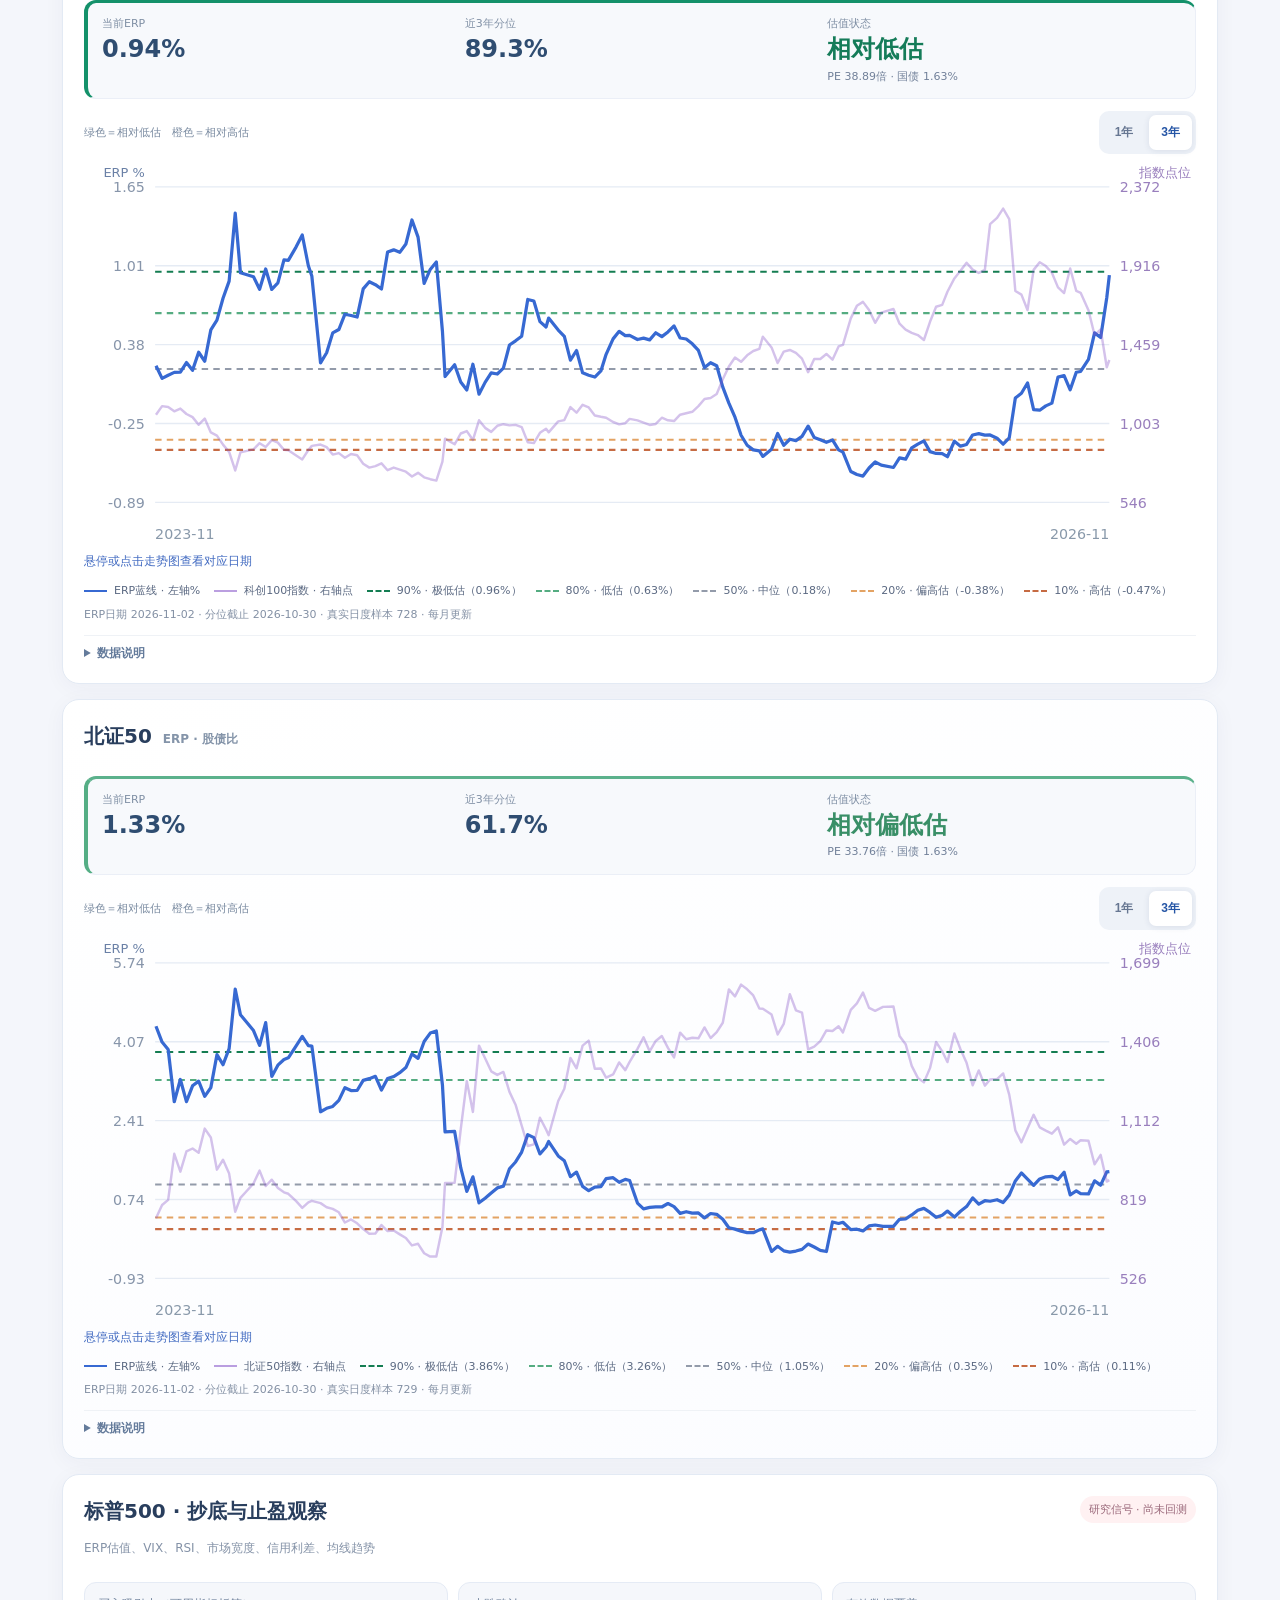
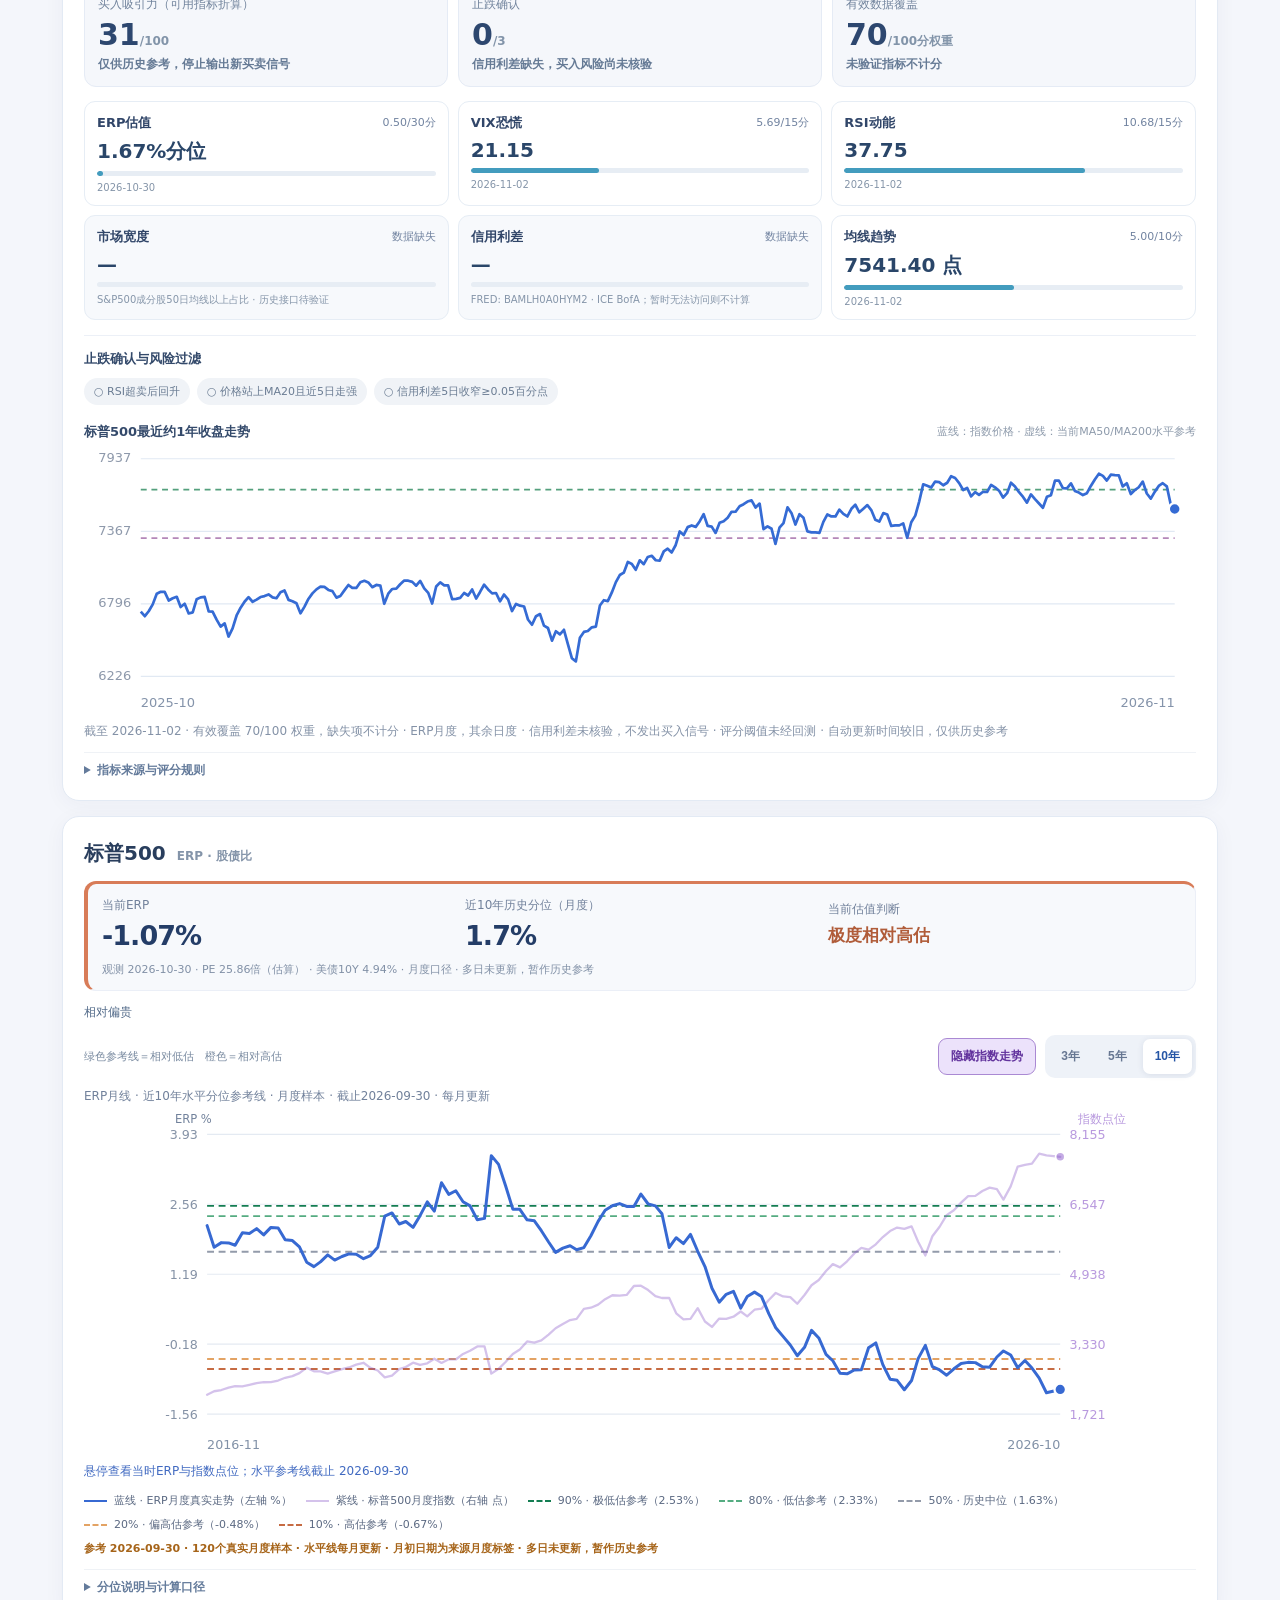
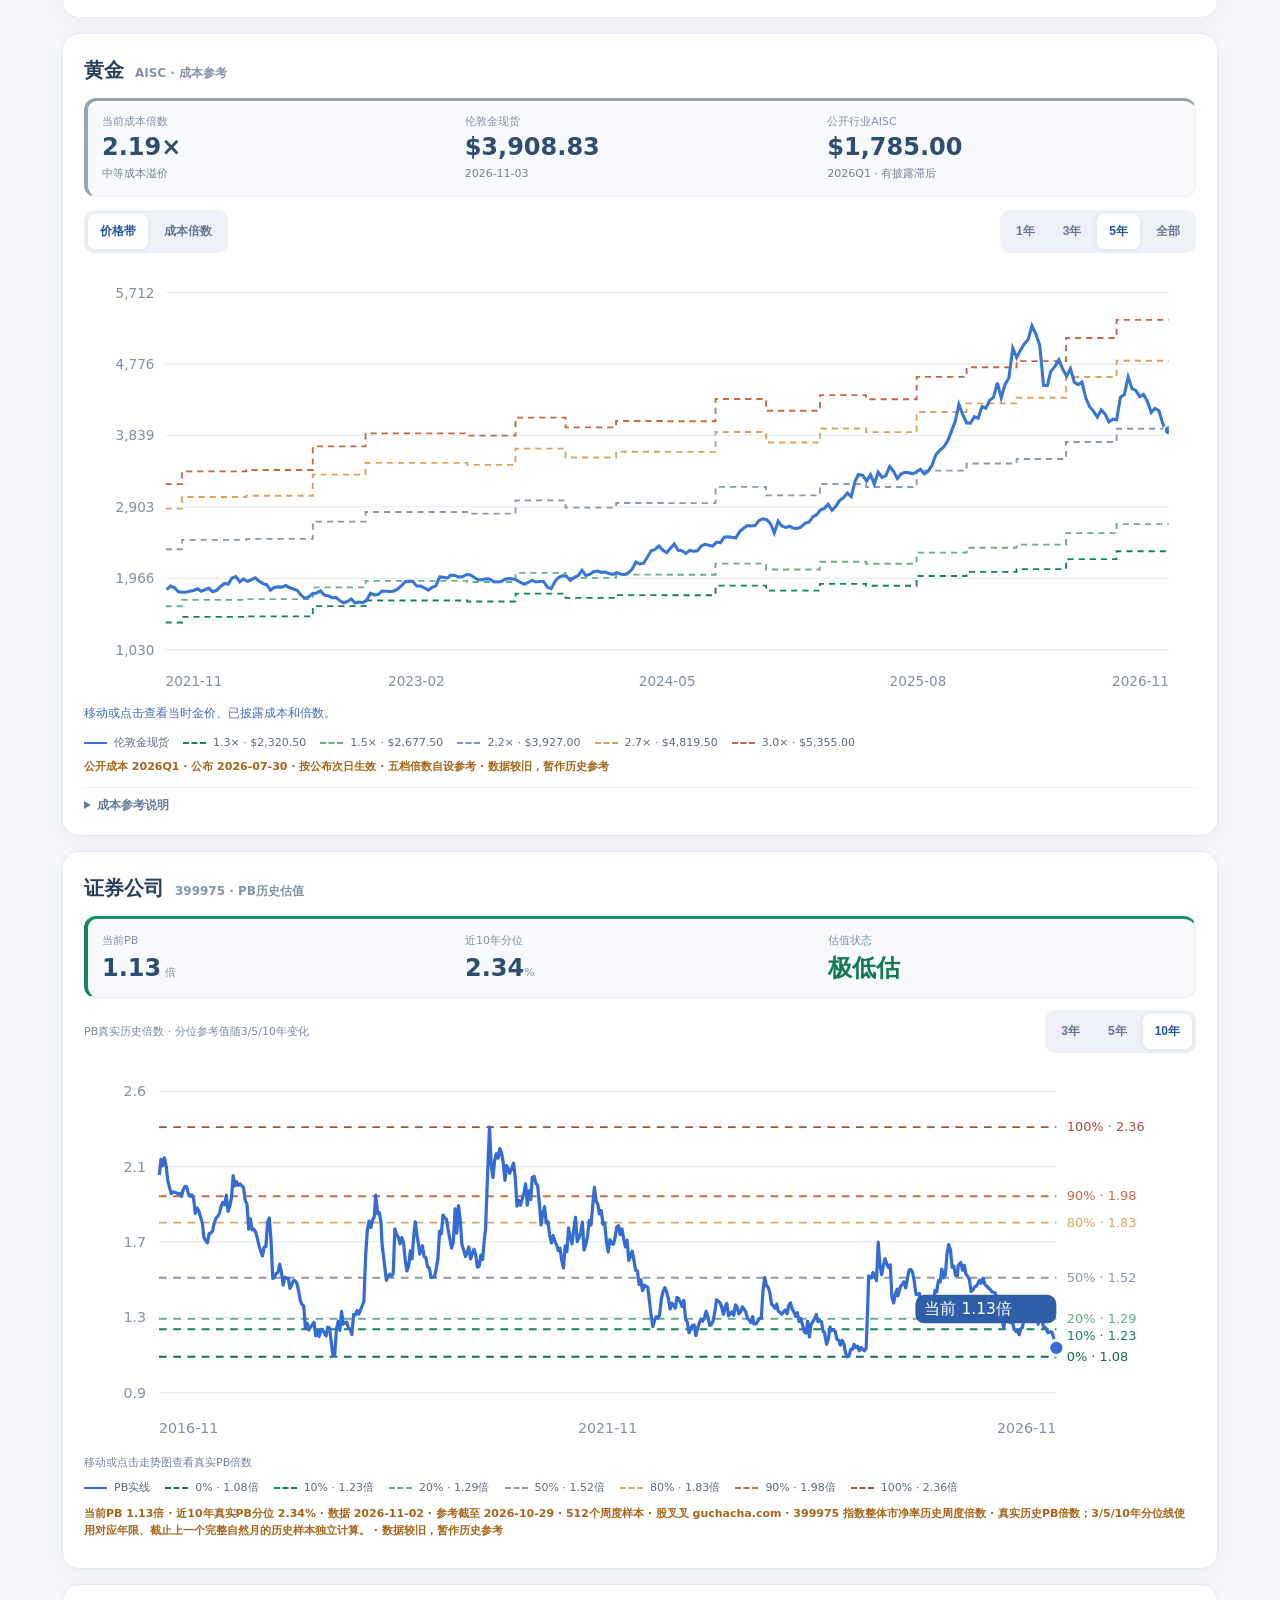
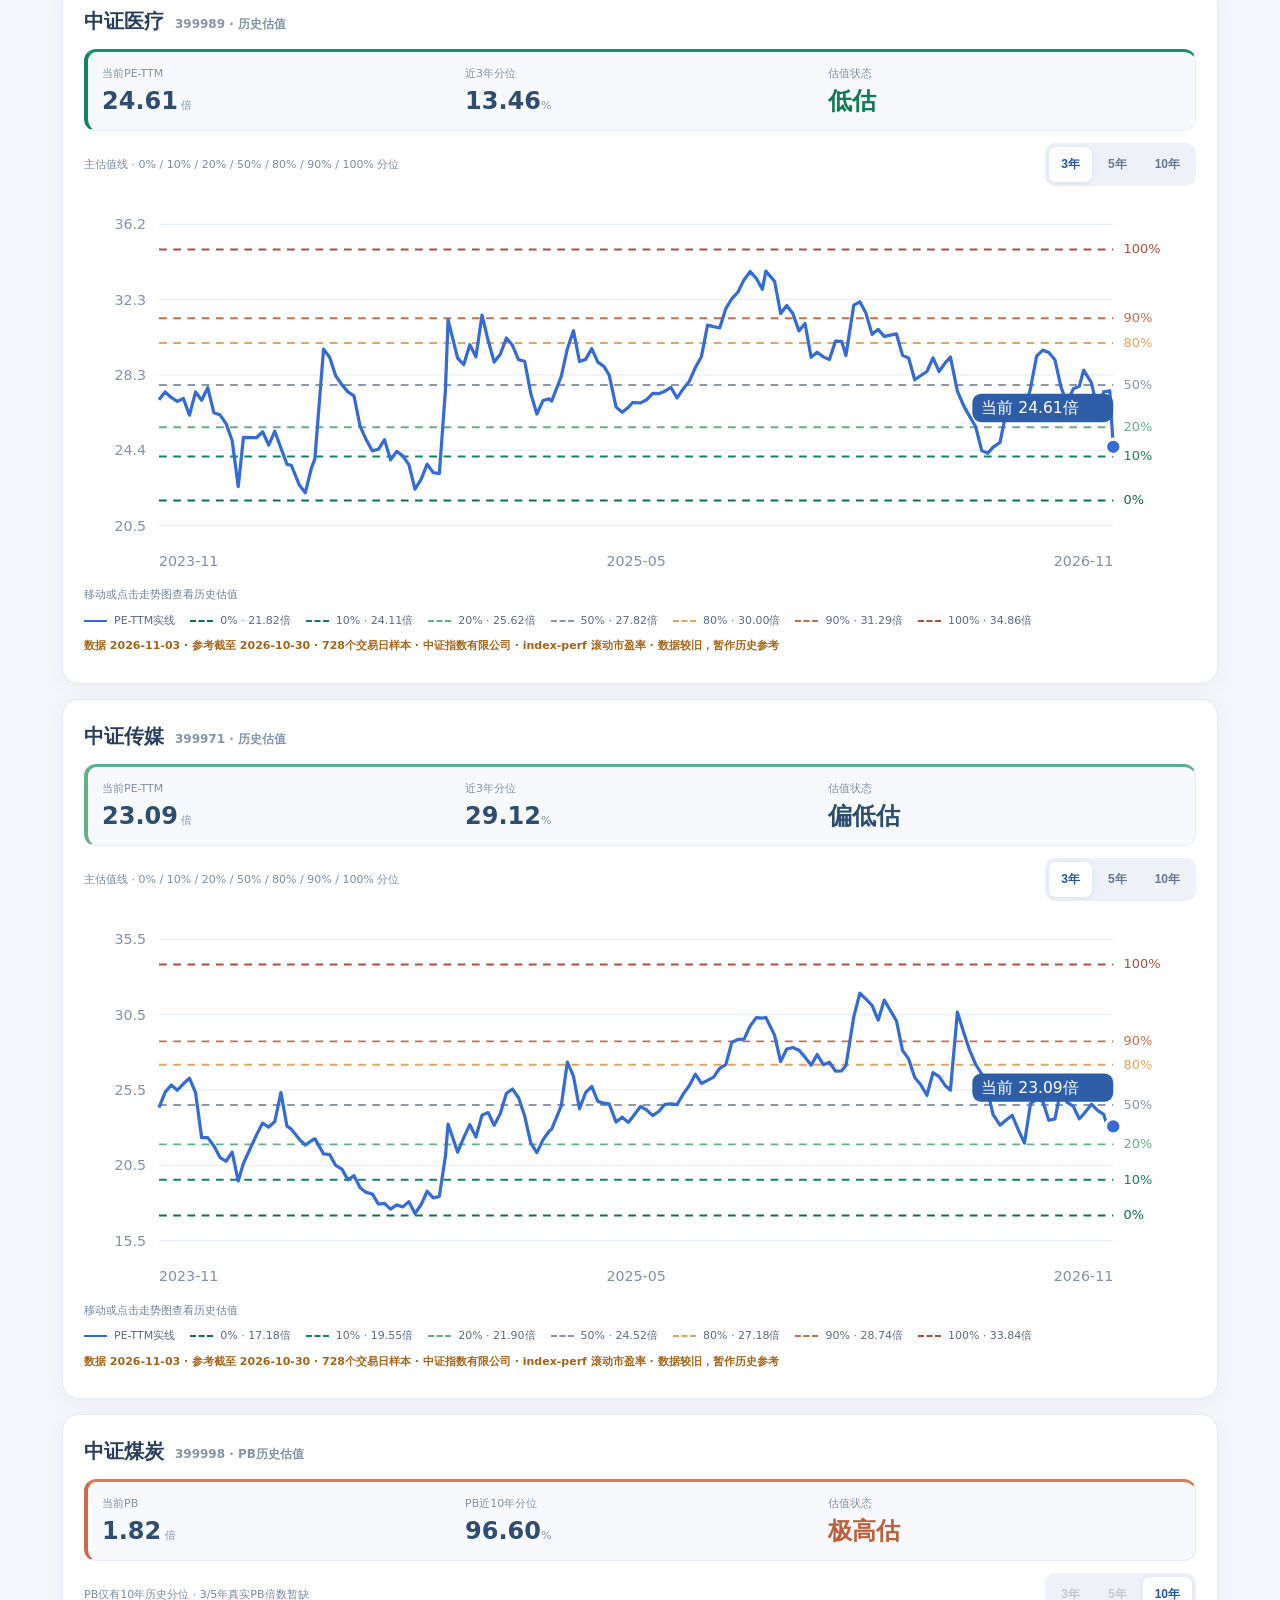
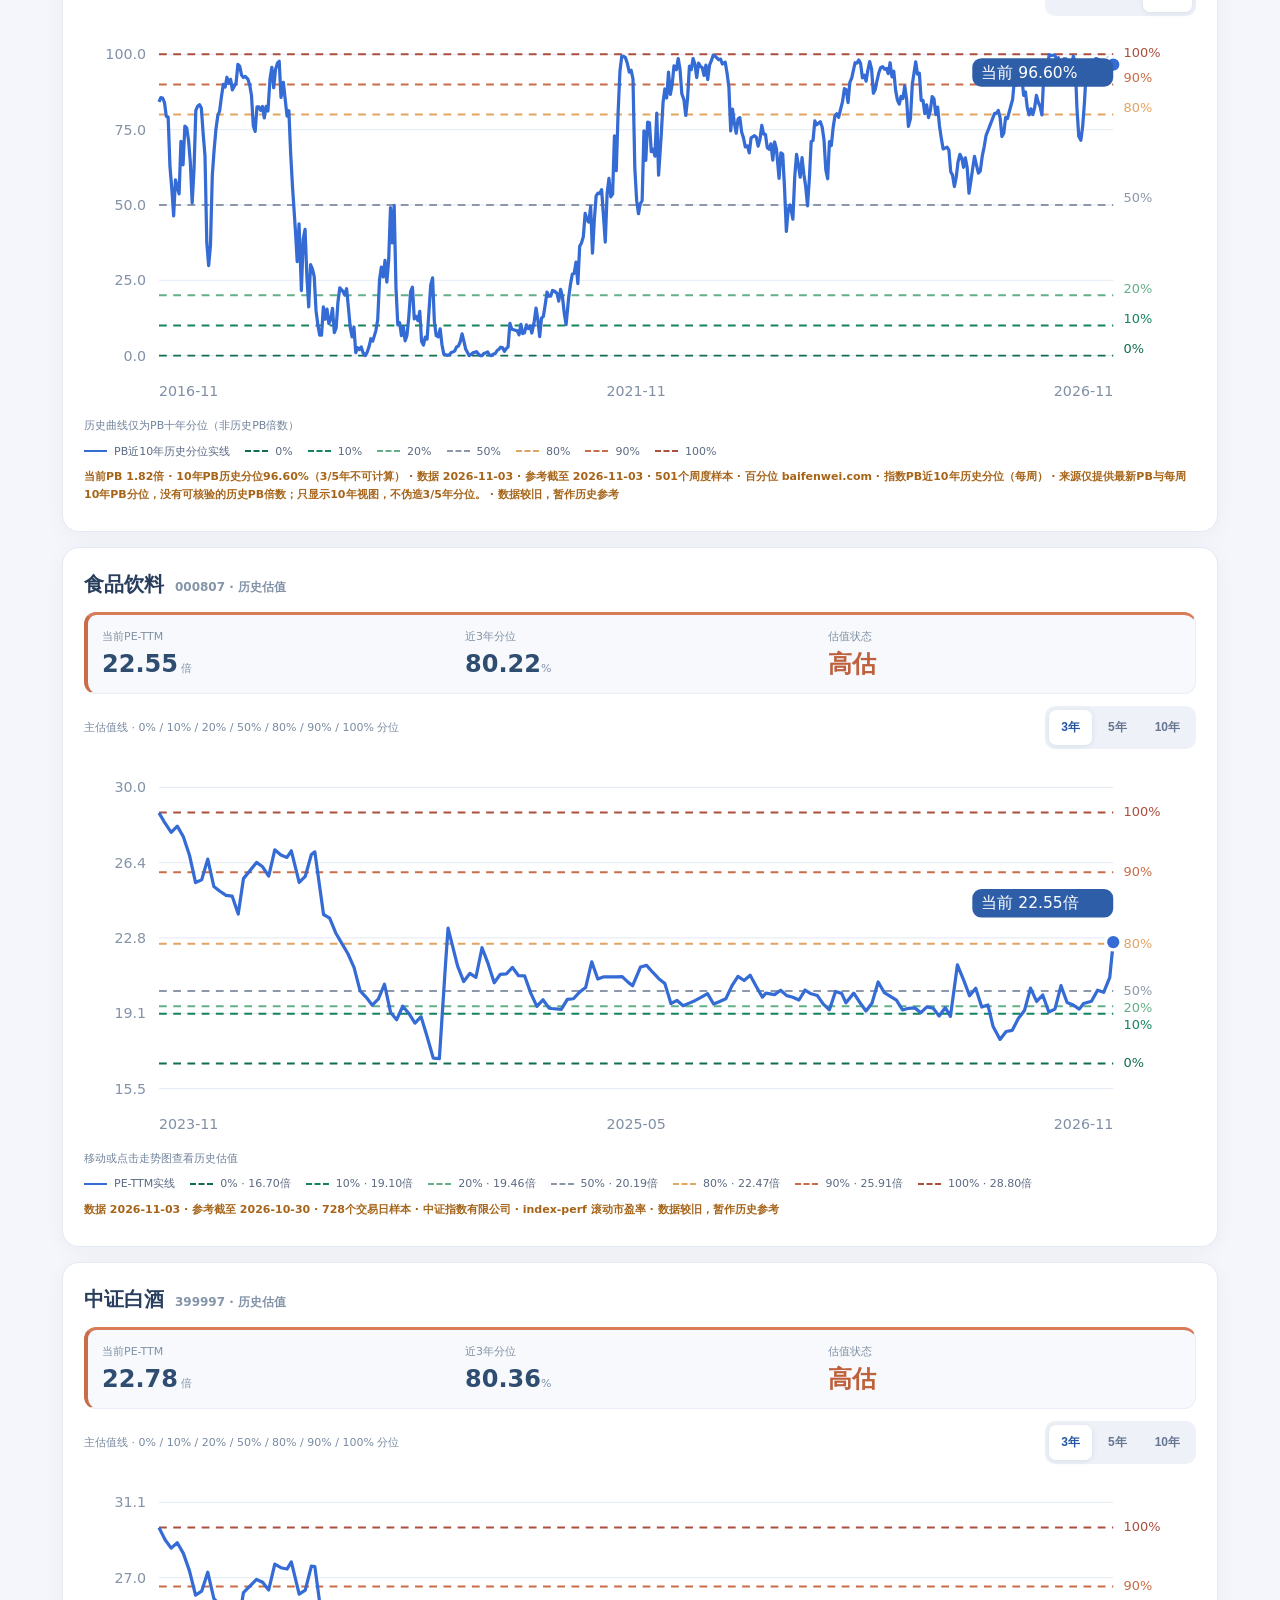
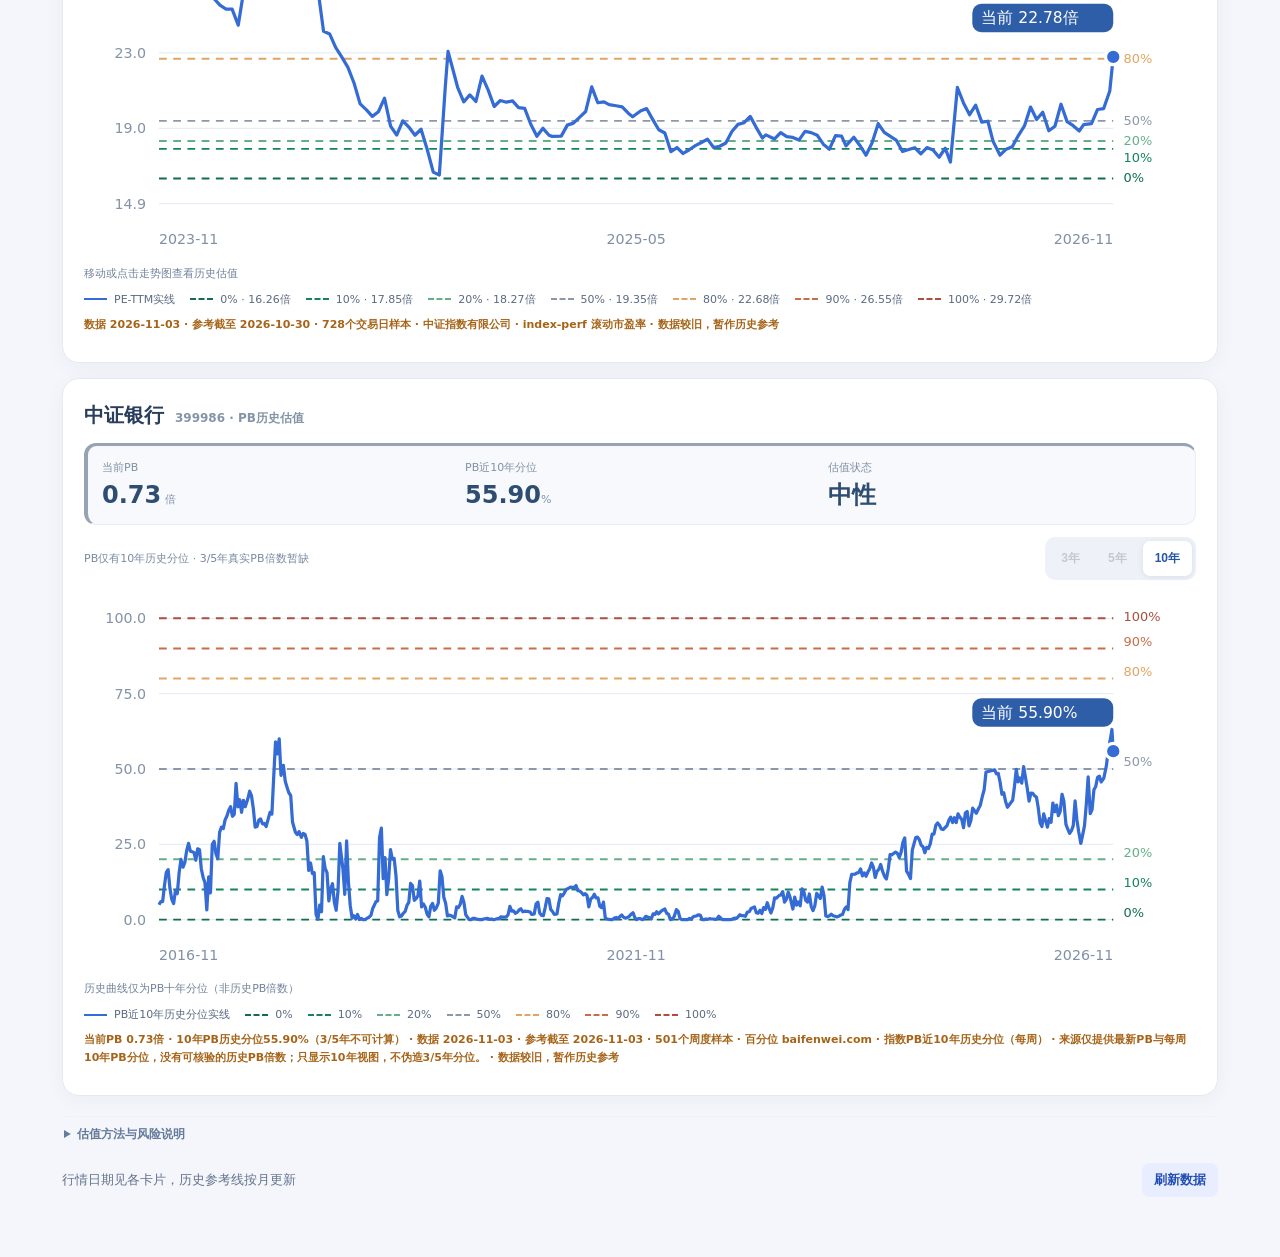
==== commit c0789fff: "Restore free SP500 50-day market breadth and real HY OAS from verified public sources" ====
--- a/index.html
+++ b/index.html
@@ -82,8 +82,8 @@
     <div id="signal-chart" class="signal-chart"></div>
     <p id="signal-status" class="signal-foot">评分是研究性观察，不代表交易建议。</p>
     <details class="chart-help"><summary>指标来源与评分规则</summary>
-      <p class="chart-help-text">初始权重：ERP 30、VIX 15、RSI 15、市场宽度 15、HY OAS 15、MA50/MA200 10。市场宽度缺少经核验的免费接口时标示缺失；信用利差若不可用也显示缺失并停用买入信号。按可用来源权重（85或70）折算百分评分，单独显示实际覆盖率。高分须结合RSI反转、短线价格趋势和利差收窄等企稳确认；信用风险急升时禁止触发买入观察信号。RSI使用标普500日度收盘价按Wilder(14)计算；ERP是月度数据，其余为日度数据。阈值尚未严格历史回测，不能代表买卖胜率或未来收益。</p>
-      <p class="chart-help-text">来源：FRED SP500、VIXCLS（Cboe）、BAMLH0A0HYM2（ICE BofA）和本站已核验的月度标普500 ERP。指数价格曲线不展示未经时点回测的历史买卖标记；最新MA50/MA200只作为水平参考，不等于历史均线轨迹。</p>
+      <p class="chart-help-text">初始权重：ERP 30、VIX 15、RSI 15、市场宽度 15、HY OAS 15、MA50/MA200 10。标普500市场宽度使用公开的每日成分股50日均线数据，HY OAS使用FRED原始信用利差的公开历史缓存；分别验证日期与样本后参与评分。只有缺失时才按实际可用权重折算，并标示覆盖率，信用利差缺失时暂停买入信号。高分须结合RSI反转、短线价格趋势和利差收窄等企稳确认；信用风险急升时禁止触发买入观察信号。RSI使用标普500日度收盘价按Wilder(14)计算；ERP是月度数据，其余为日度数据。阈值尚未严格历史回测，不能代表买卖胜率或未来收益。</p>
+      <p class="chart-help-text">来源：标普500日线采用Yahoo ^GSPC（故障时FRED）、VIX为Cboe、宽度为 <a href="https://github.com/DeanFinancials/deanfi-data" target="_blank" rel="noopener noreferrer">DeanFinancials公开日度数据</a>；信用利差为 <a href="https://github.com/vincizh/market-fragility-dashboard" target="_blank" rel="noopener noreferrer">FRED BAMLH0A0HYM2的GitHub缓存</a>（ICE BofA），原始序列见 <a href="https://fred.stlouisfed.org/series/BAMLH0A0HYM2" target="_blank" rel="noopener noreferrer">FRED</a>。如公开缓存停止更新，将标示缺失。成分股历史使用当前股票集合，存在幸存者偏差；评分规则尚未严格历史回测。指数价格曲线不绘制未经验证的历史买卖点，最新MA50/MA200为水平参考值。</p>
     </details>
   </section>
 
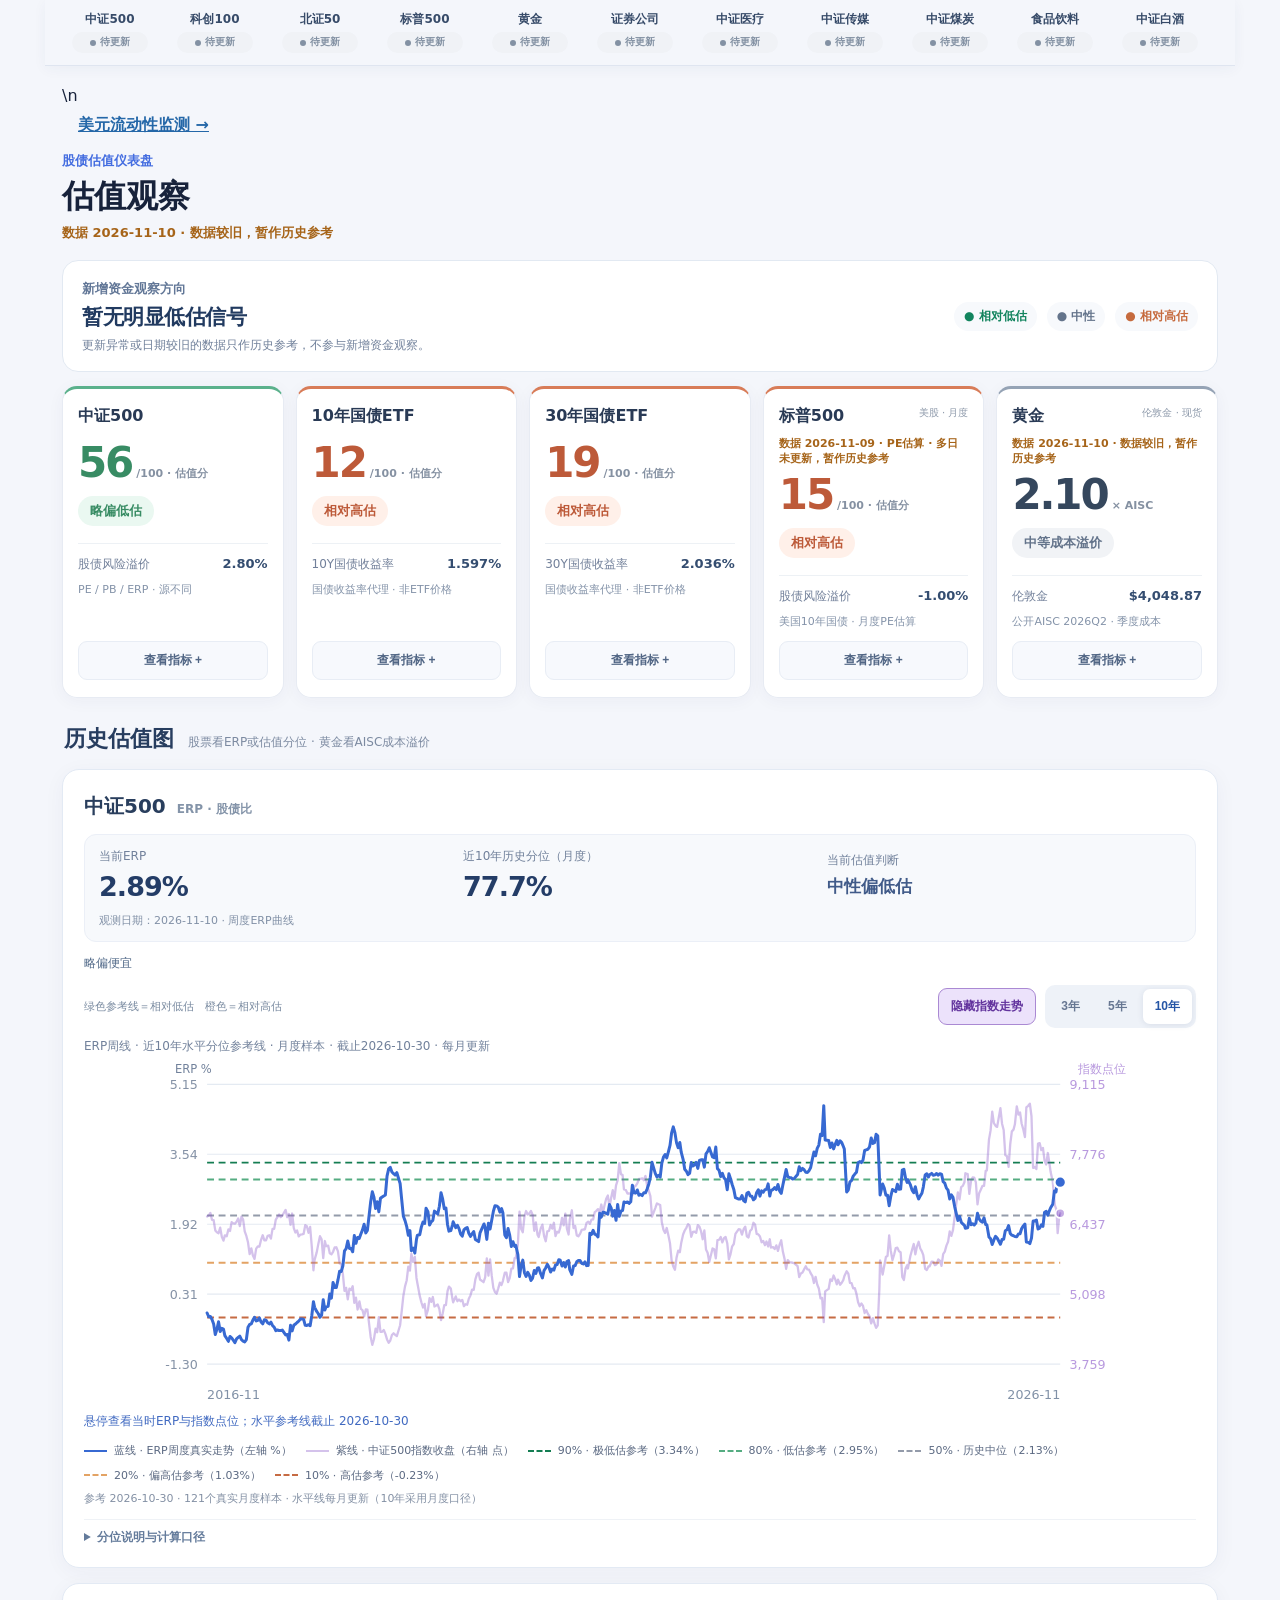
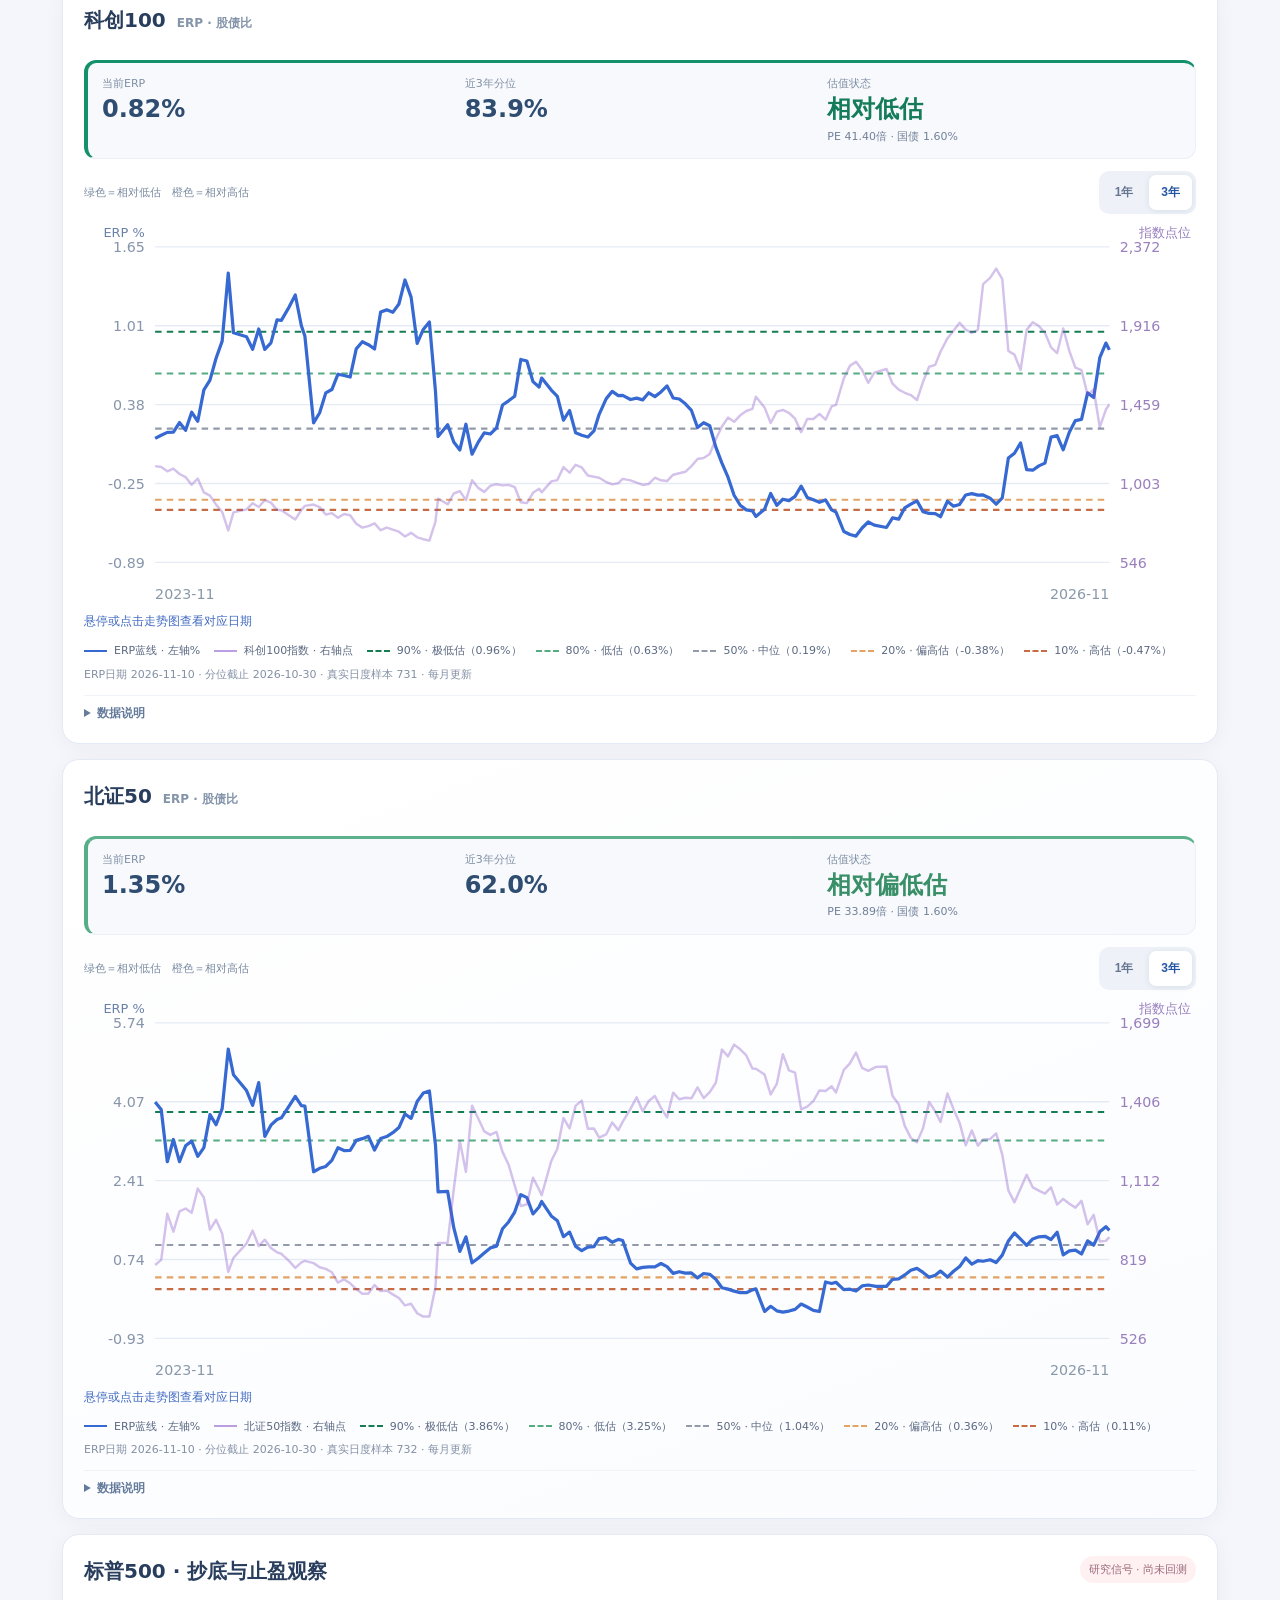
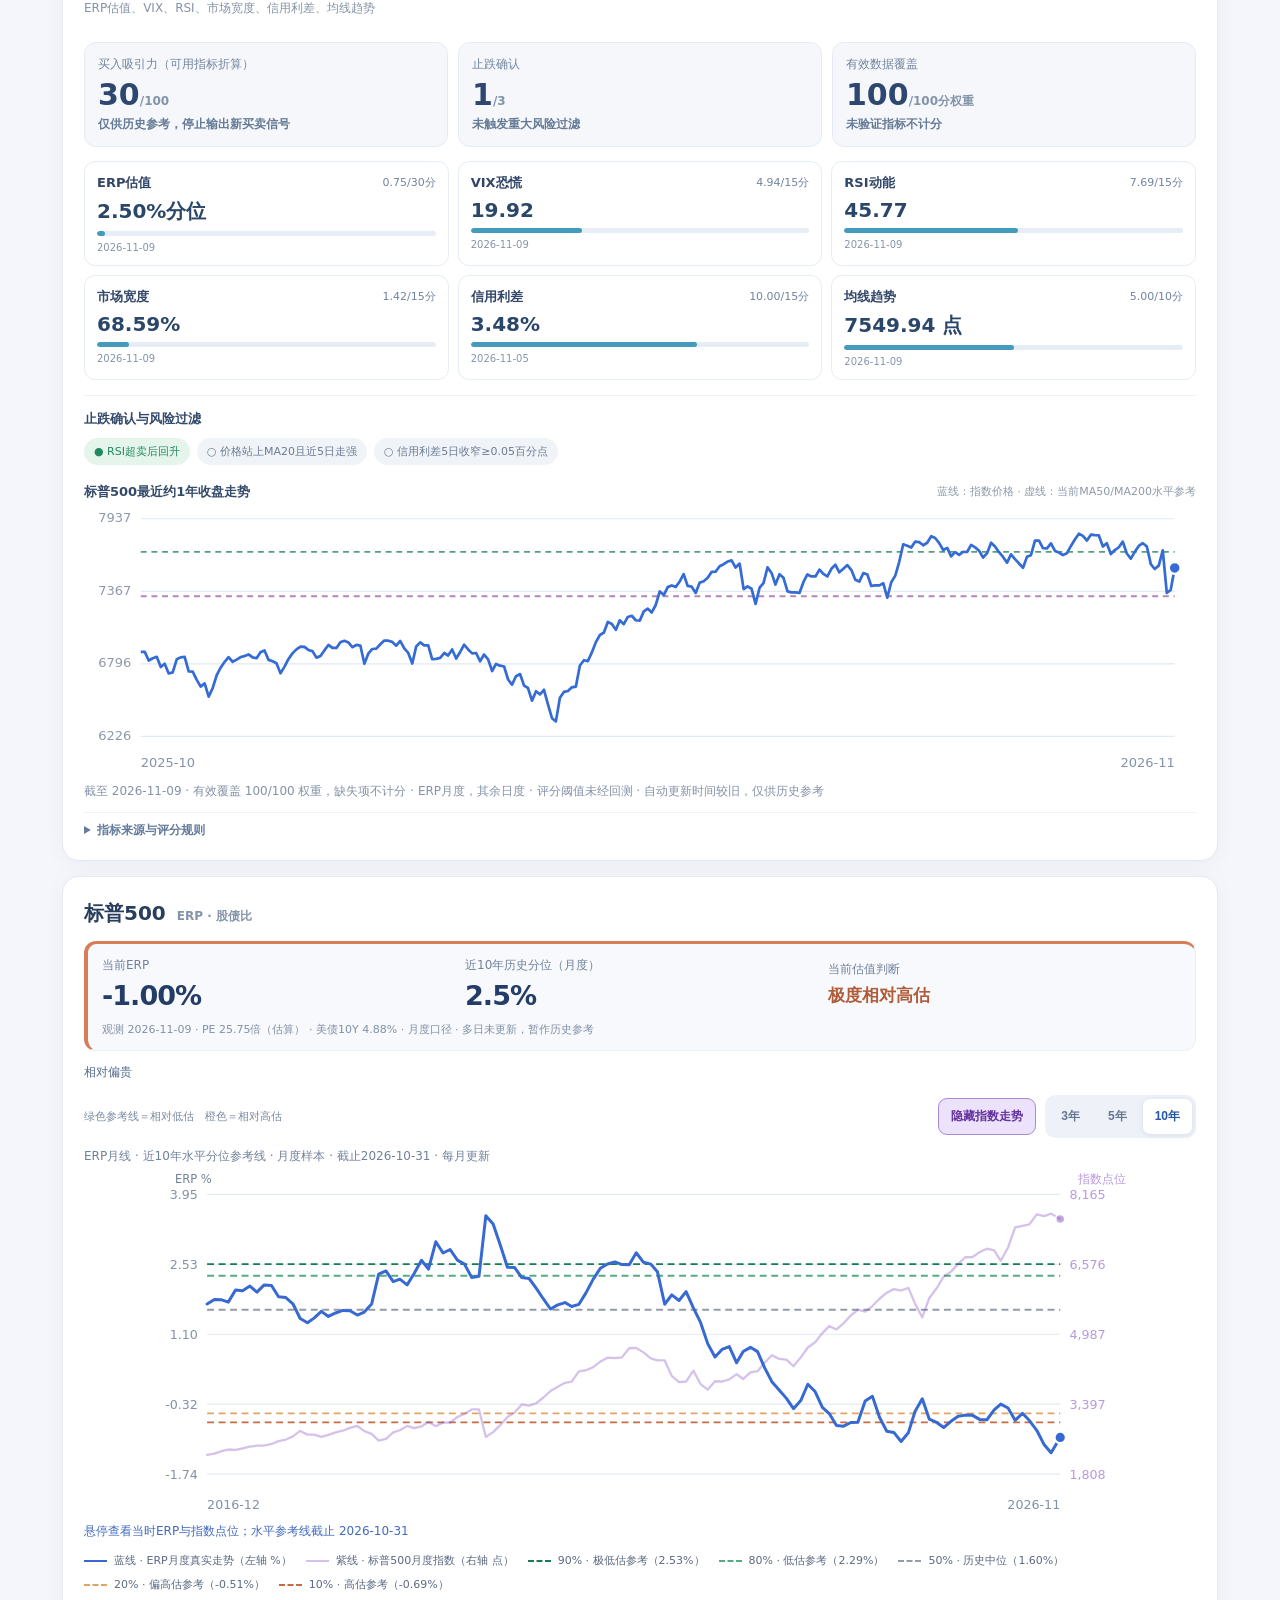
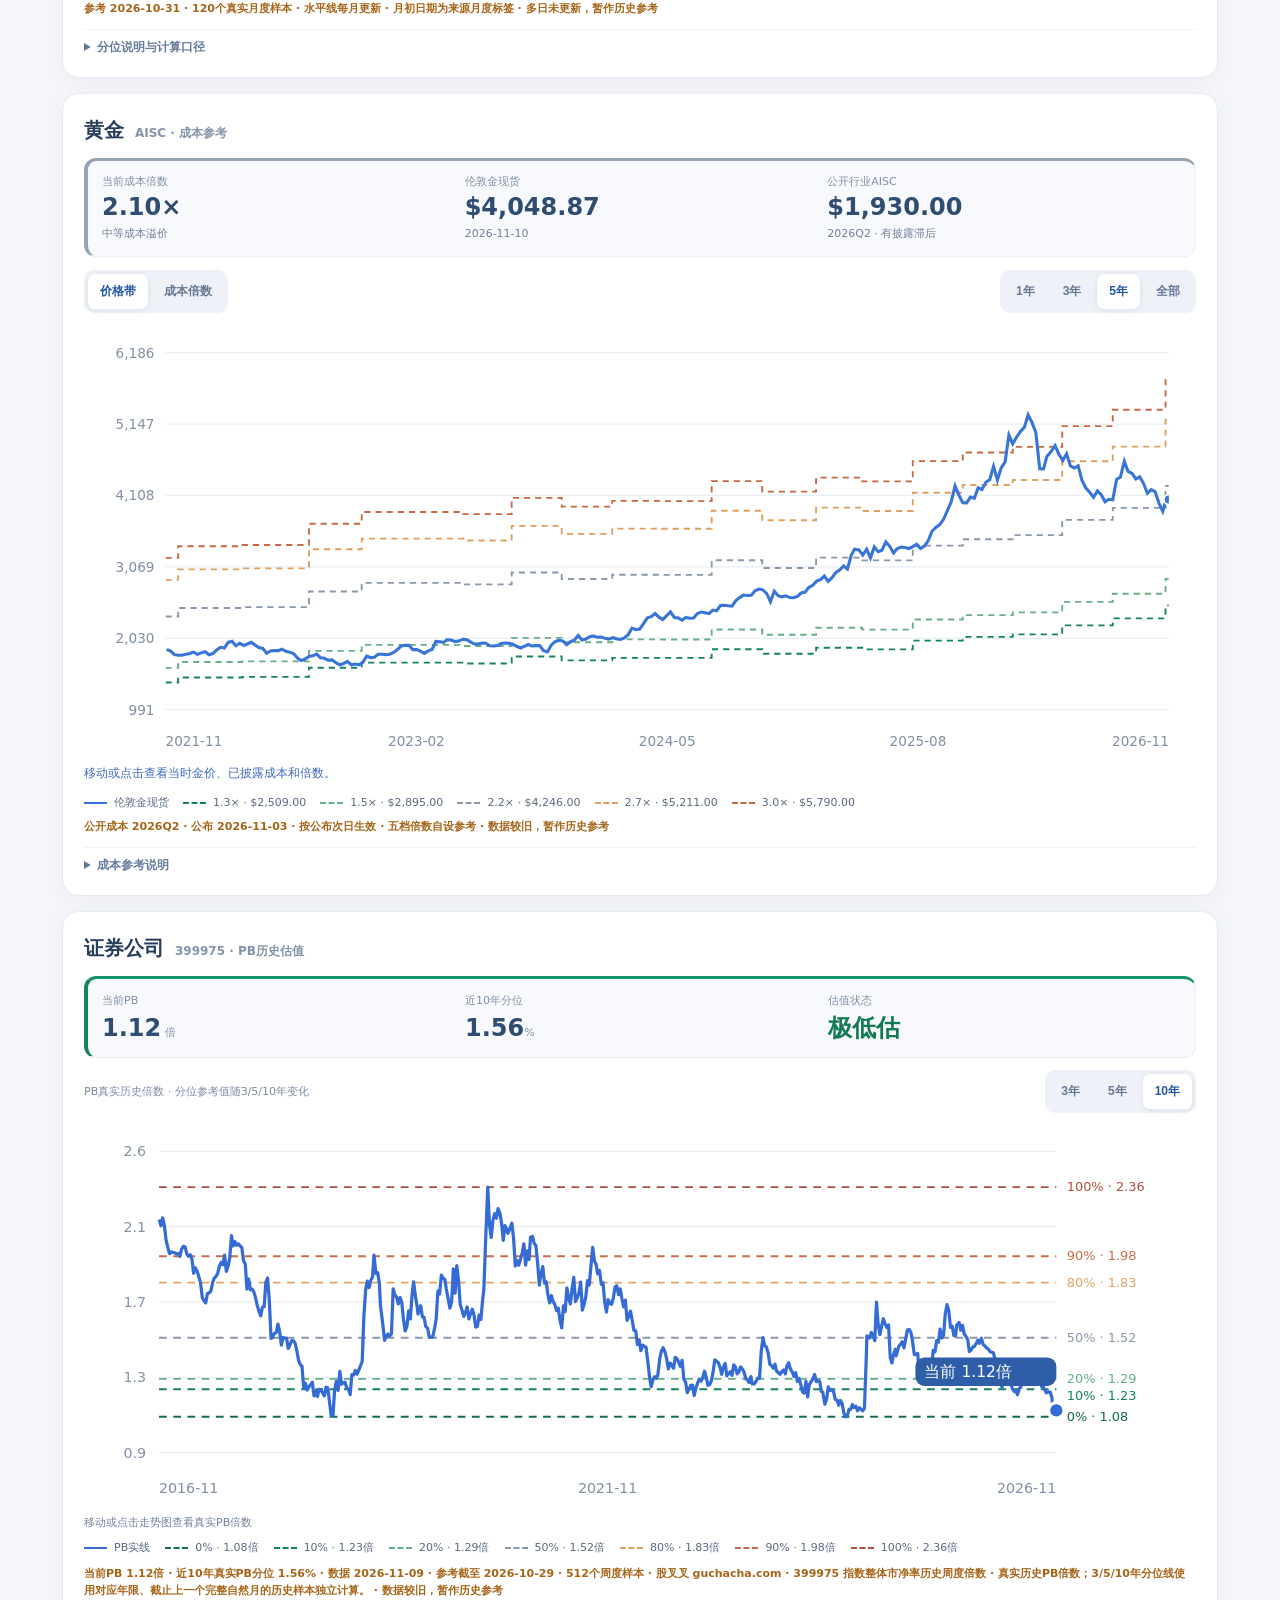
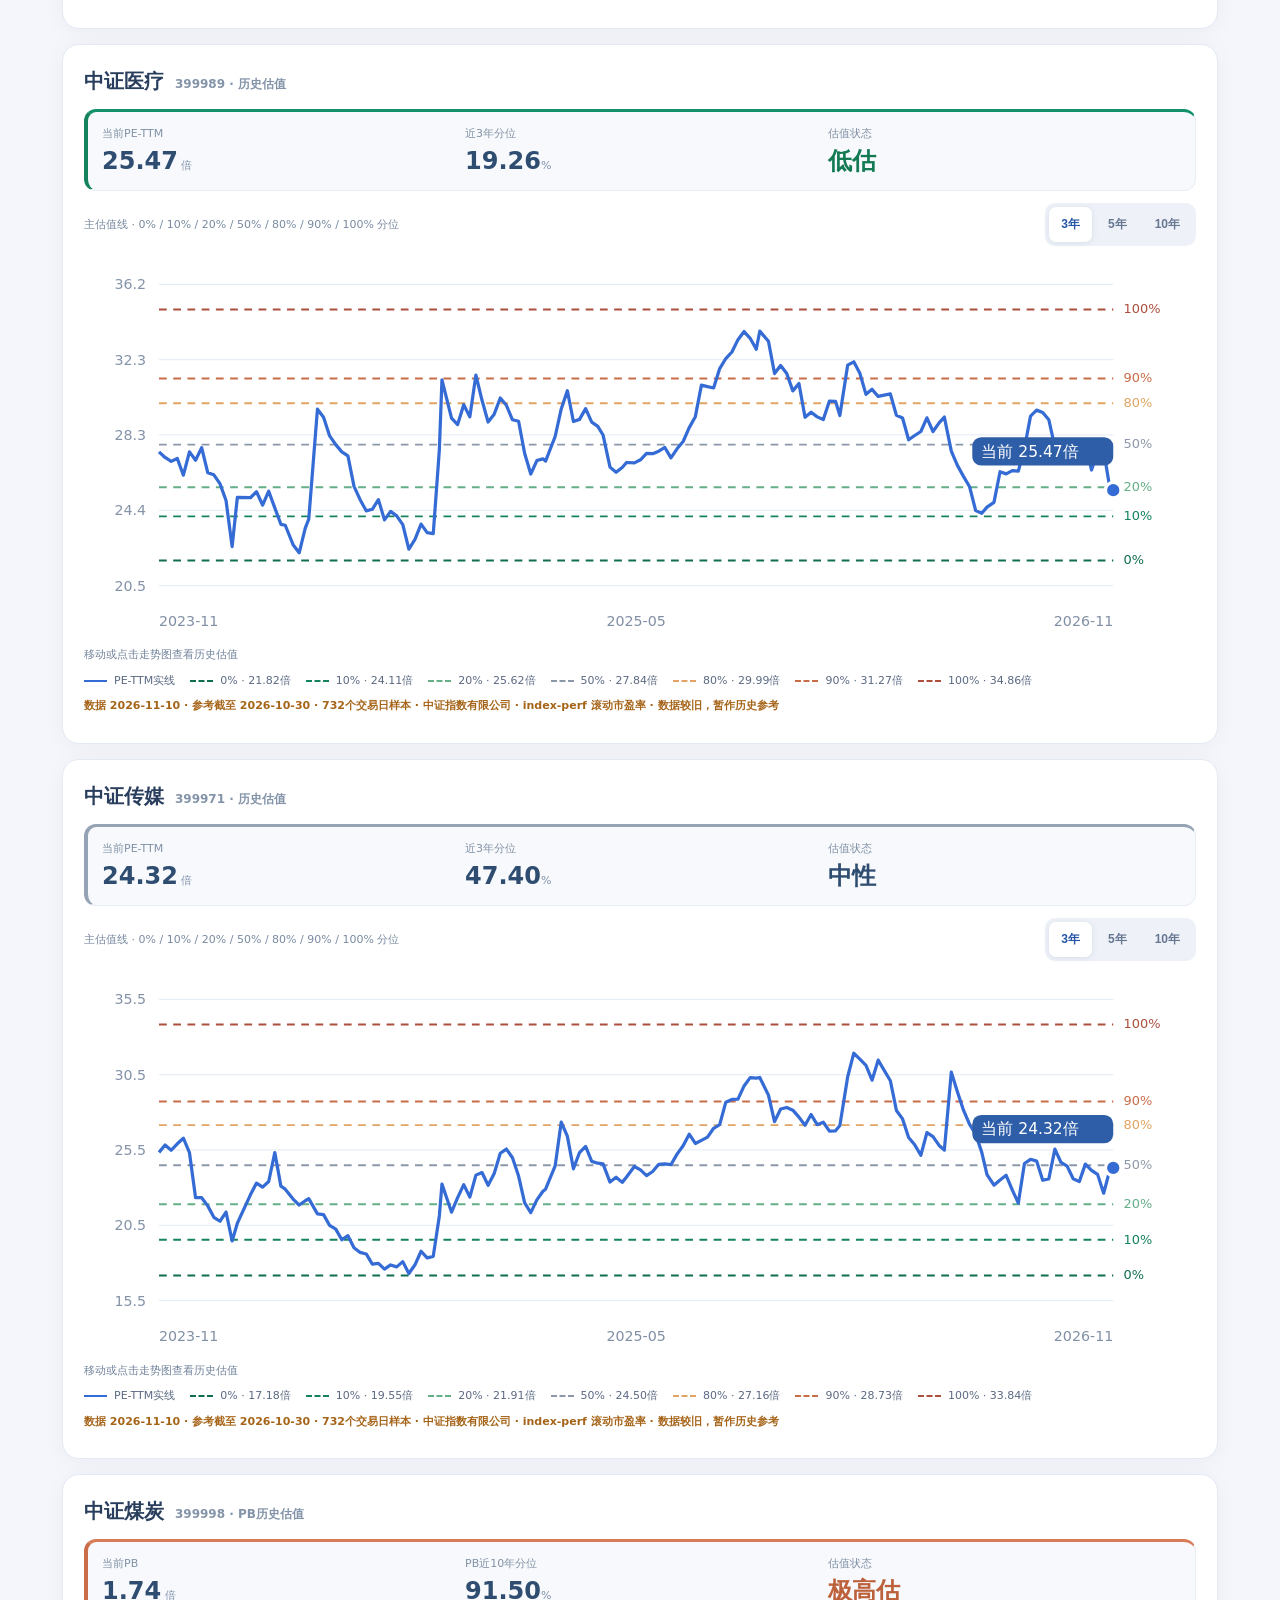
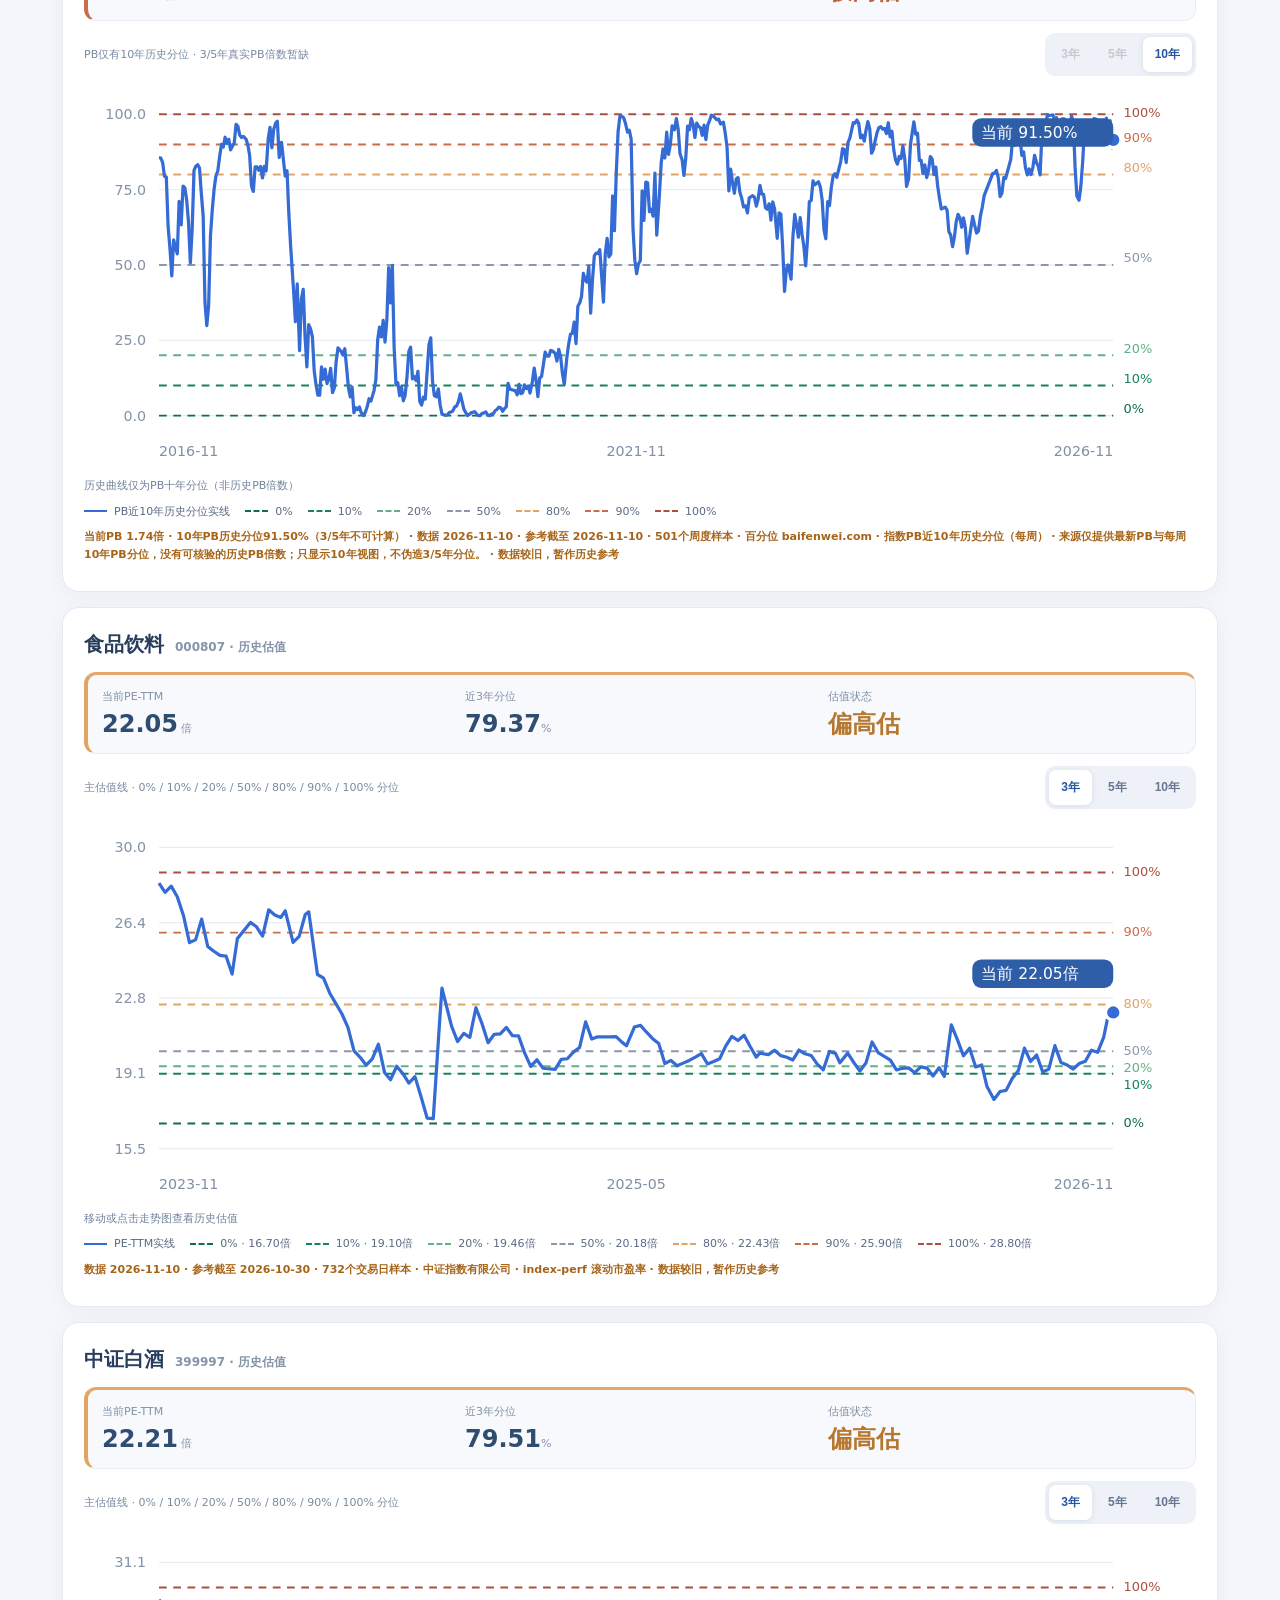
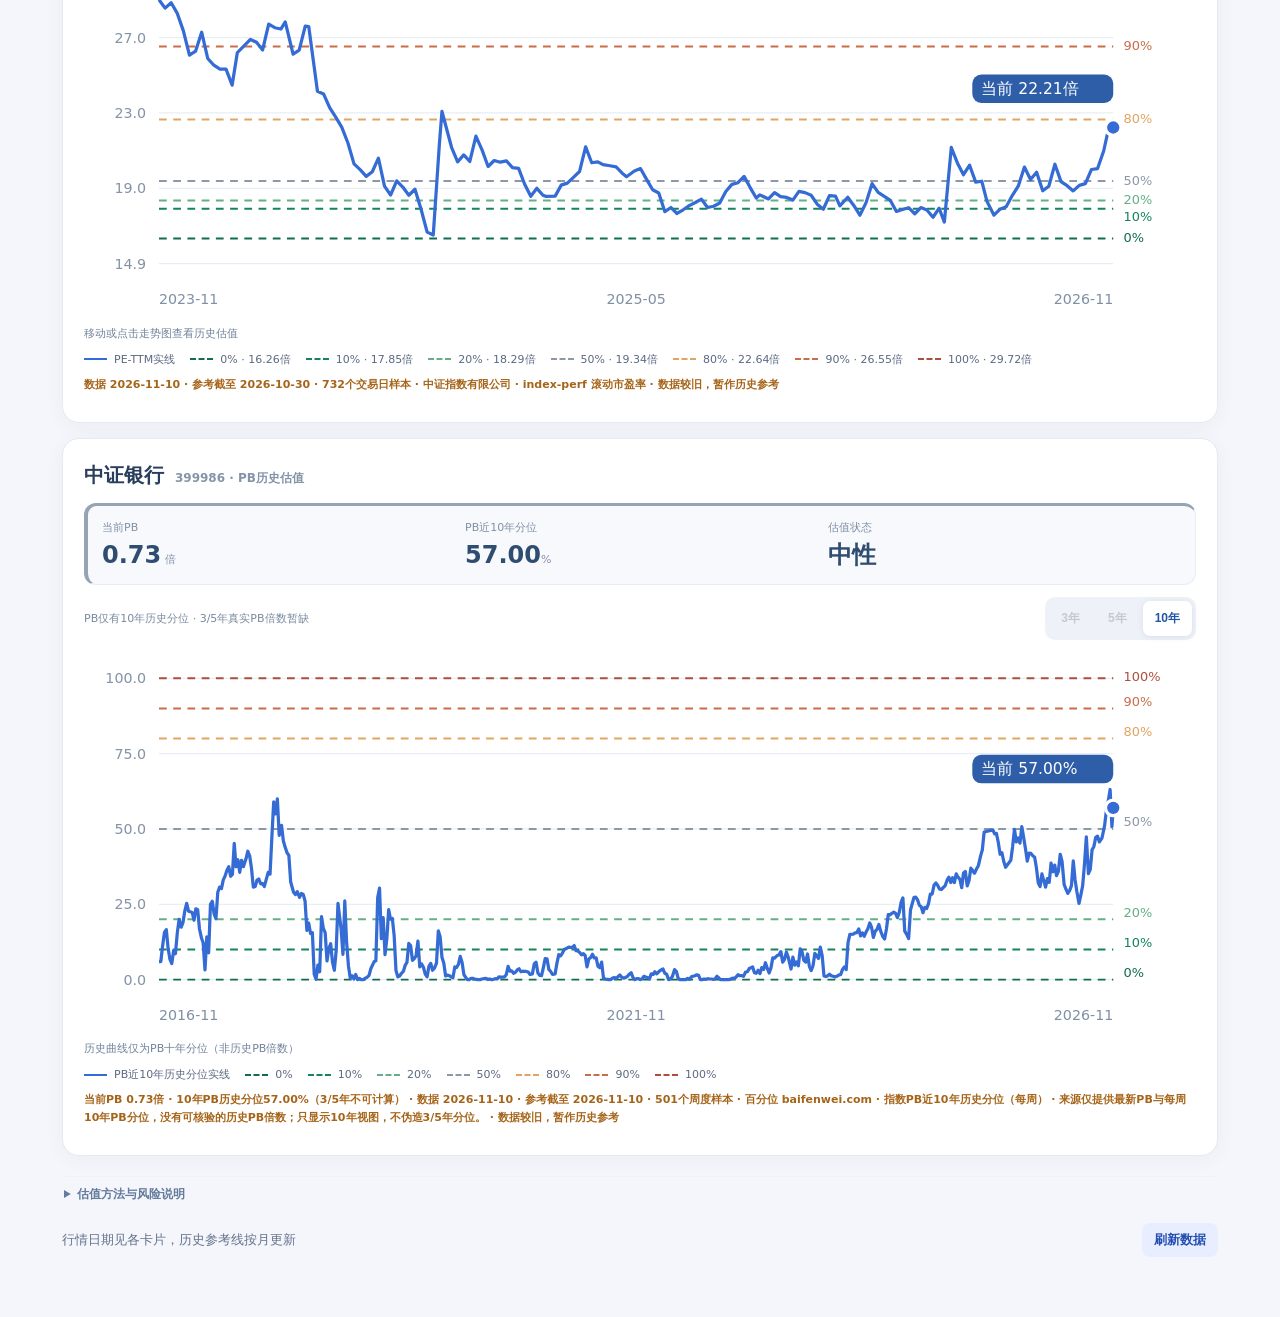
==== commit fa17e635: "feat: link liquidity monitoring from dashboard" ====
--- a/index.html
+++ b/index.html
@@ -9,7 +9,7 @@
   <link rel="stylesheet" href="styles.css?v=20261103-sig1">
 </head>
 <body>
-<main class="dashboard" id="dashboard-top">
+<main class="dashboard" id="dashboard-top">\n<div style="padding:10px 16px"><a href="liquidity.html" style="color:#2467a8;font-weight:600">美元流动性监测 →</a></div>
 <header class="dashboard-head">
   <div class="head-main"><div class="eyebrow">股债估值仪表盘</div><h1>估值观察</h1><div class="meta" id="stamp">正在读取最新行情</div></div>
 </header>
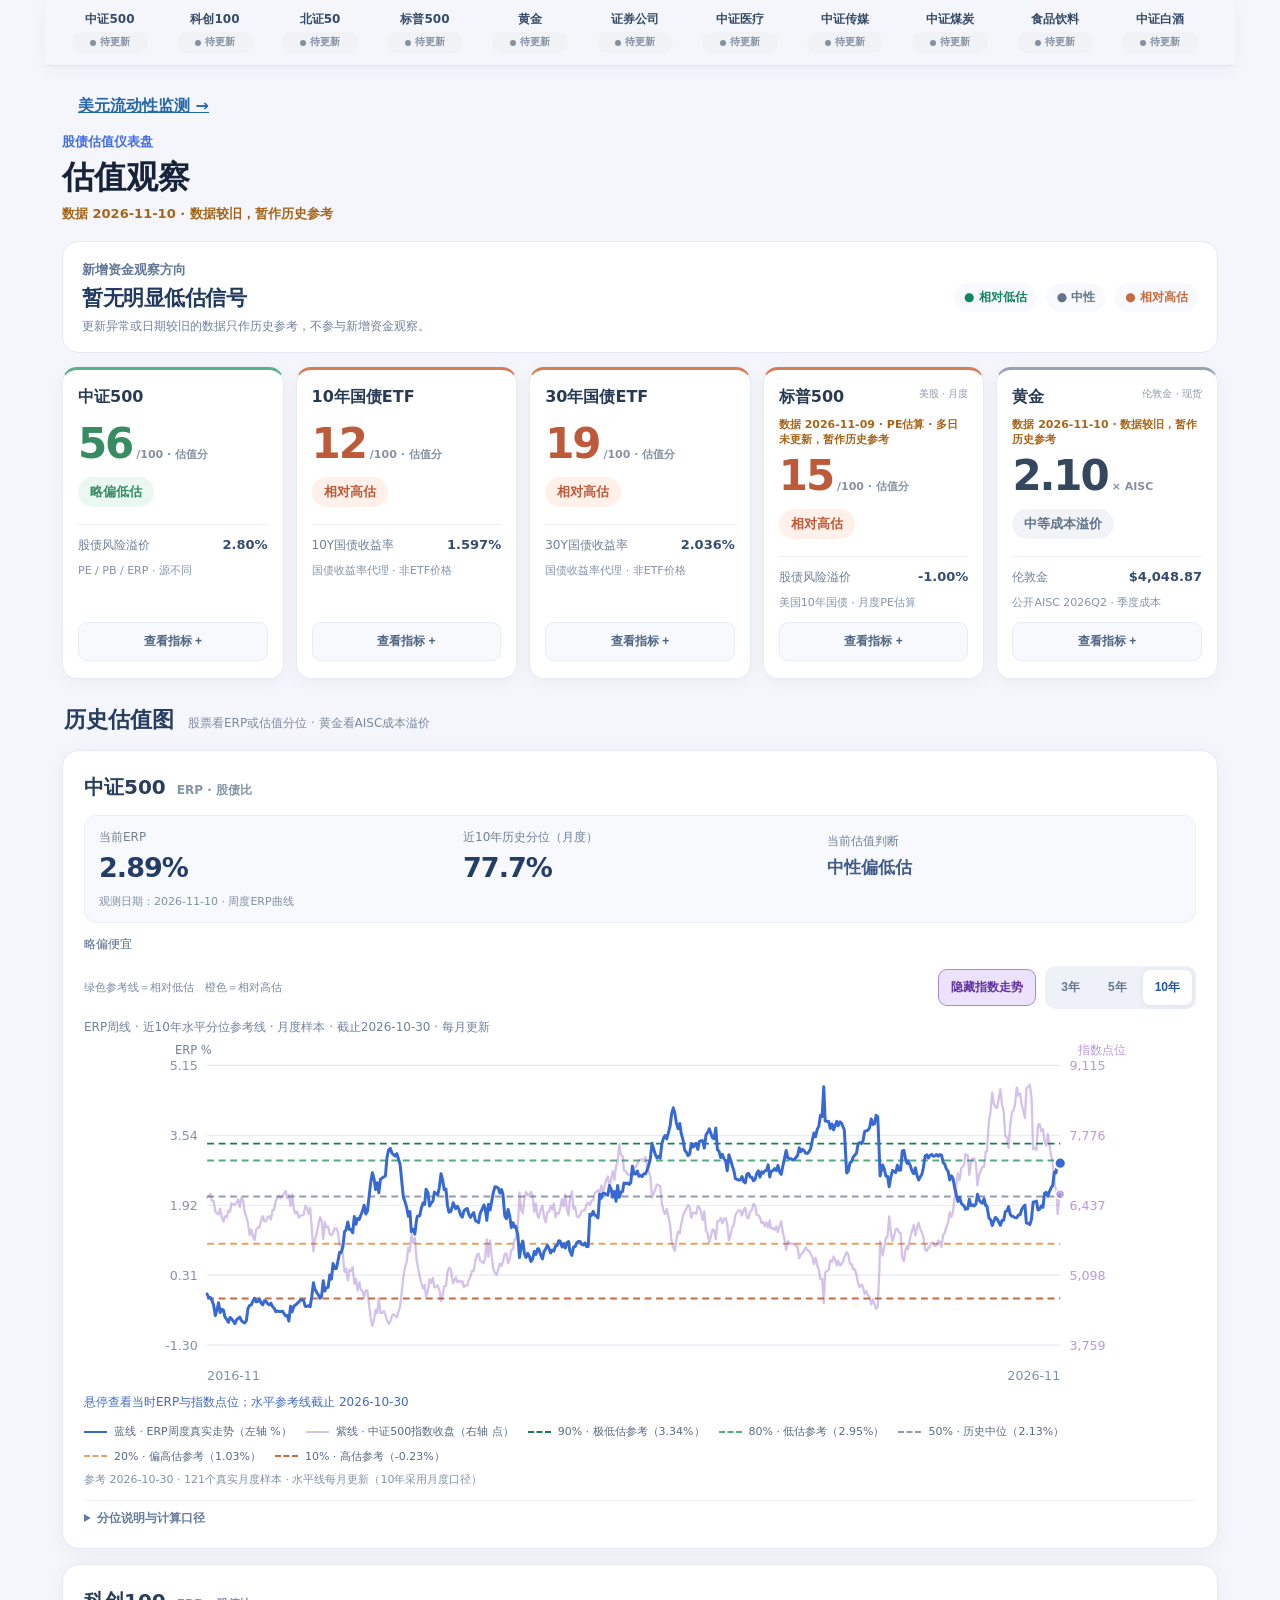
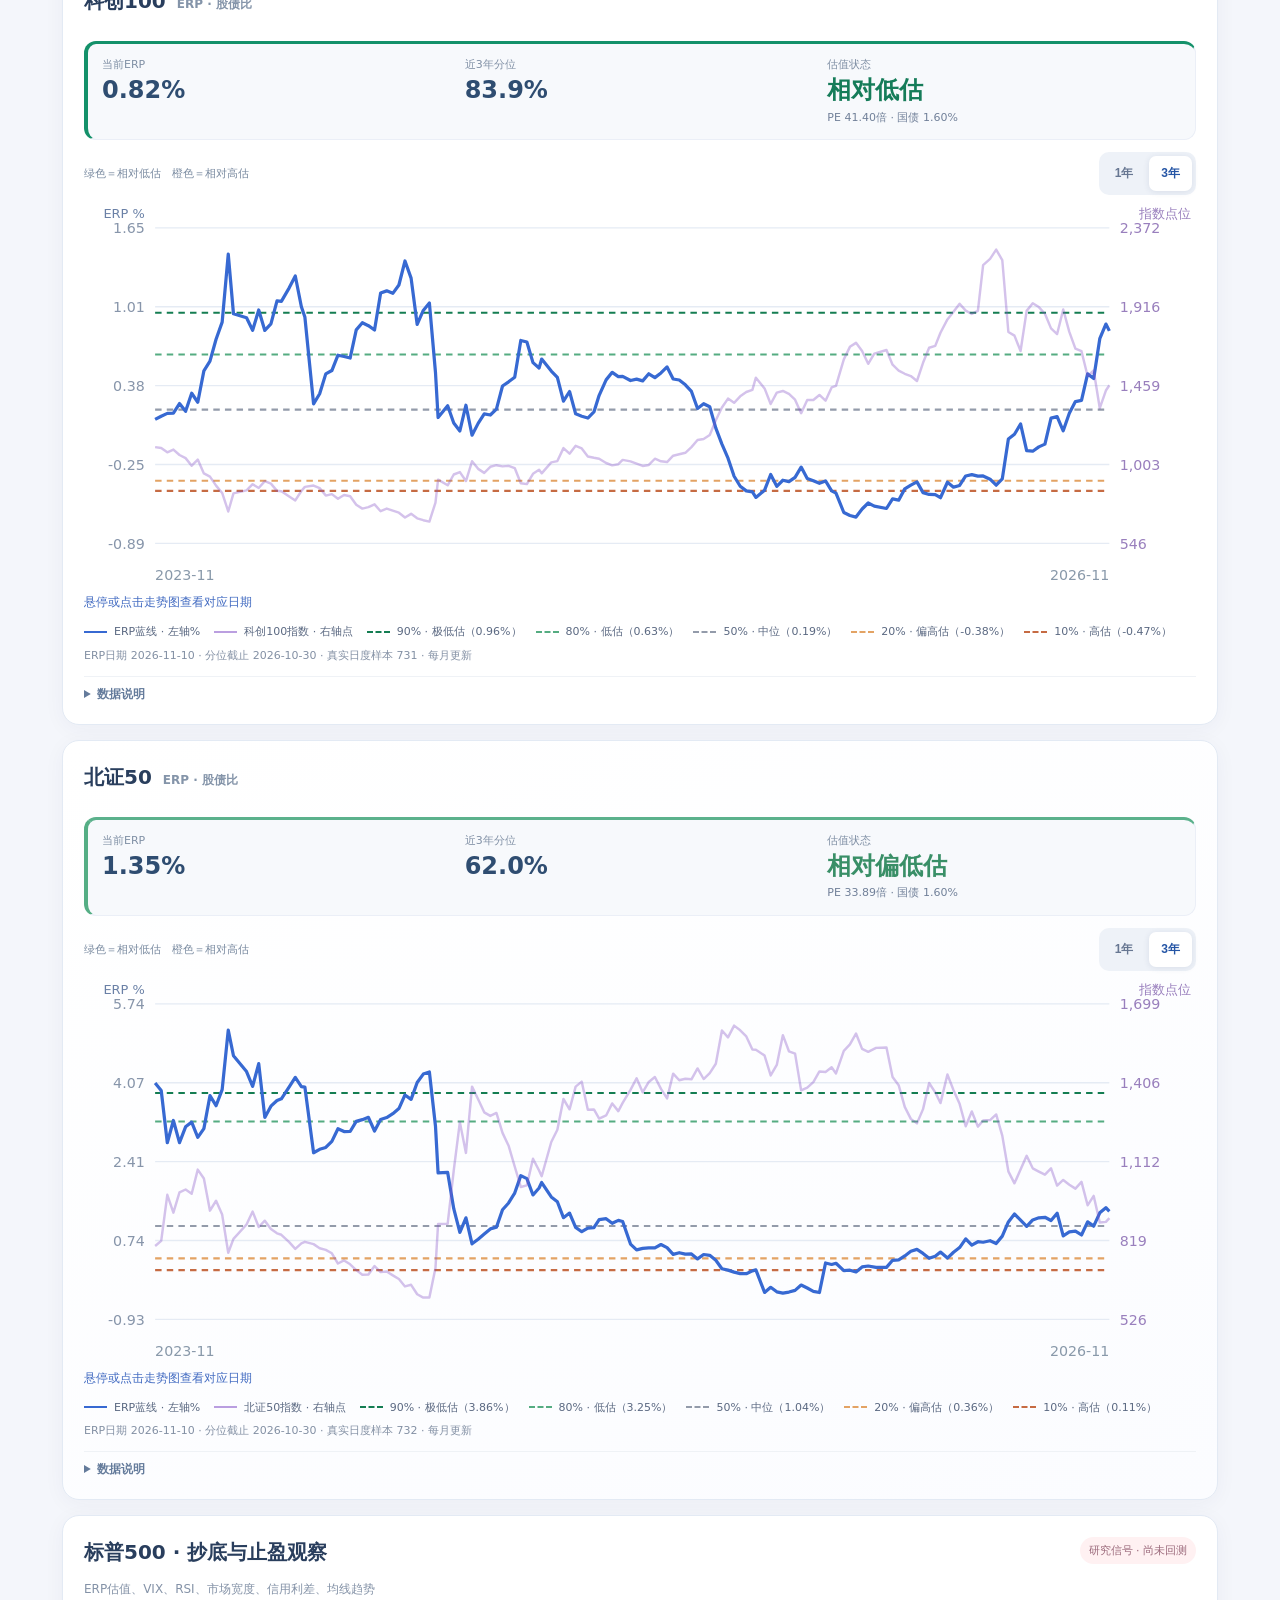
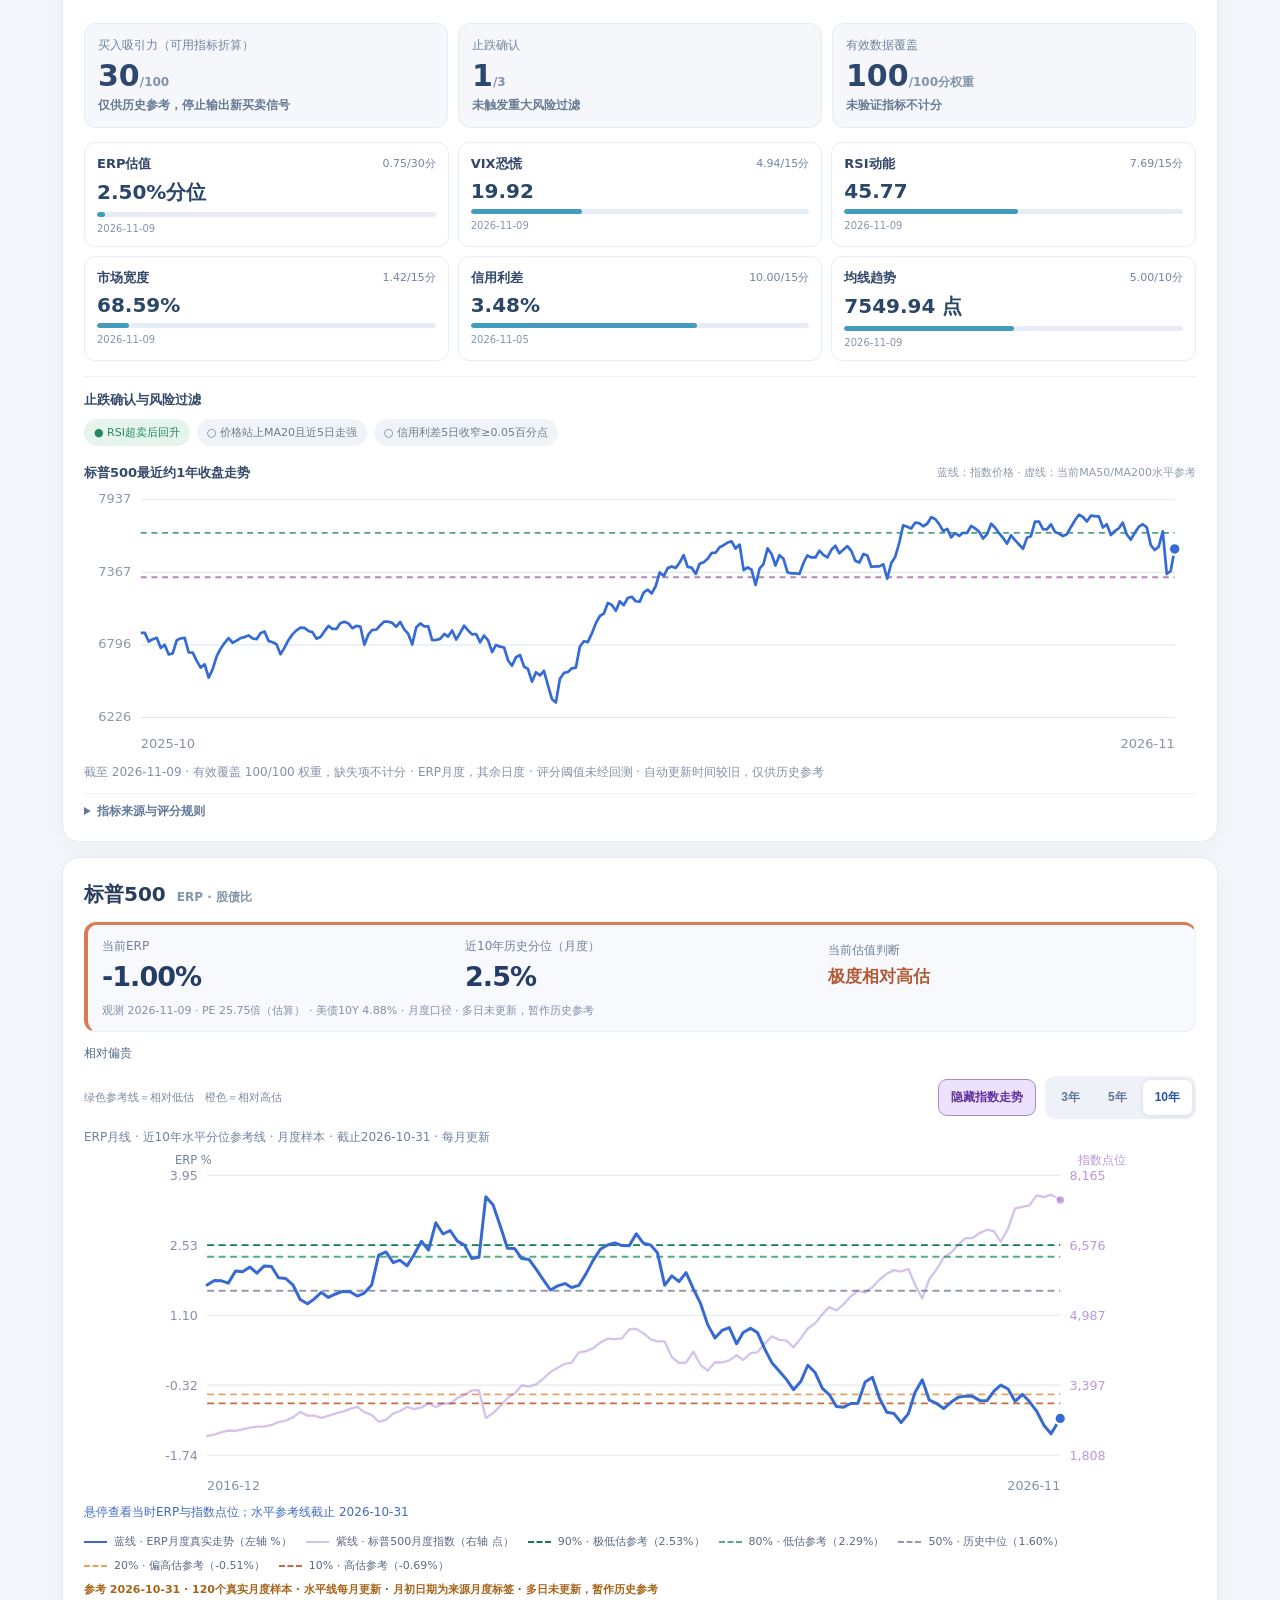
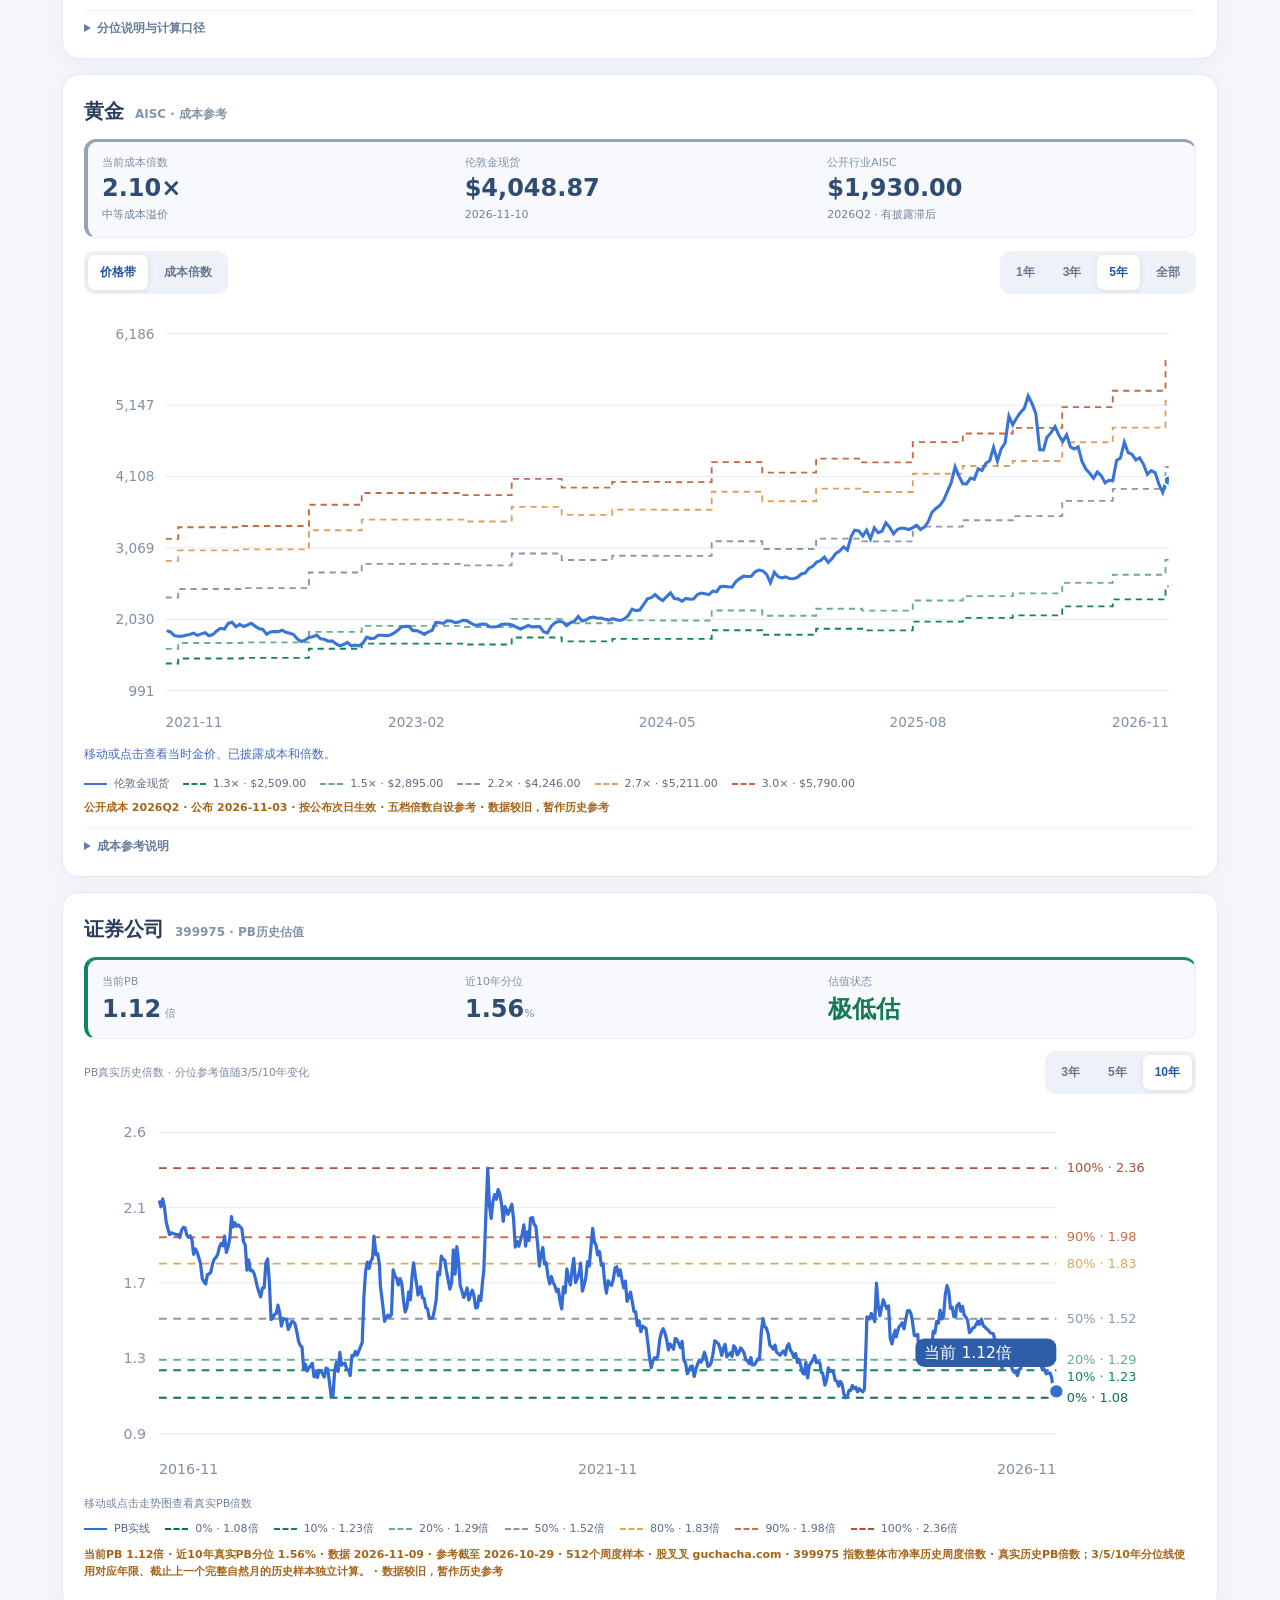
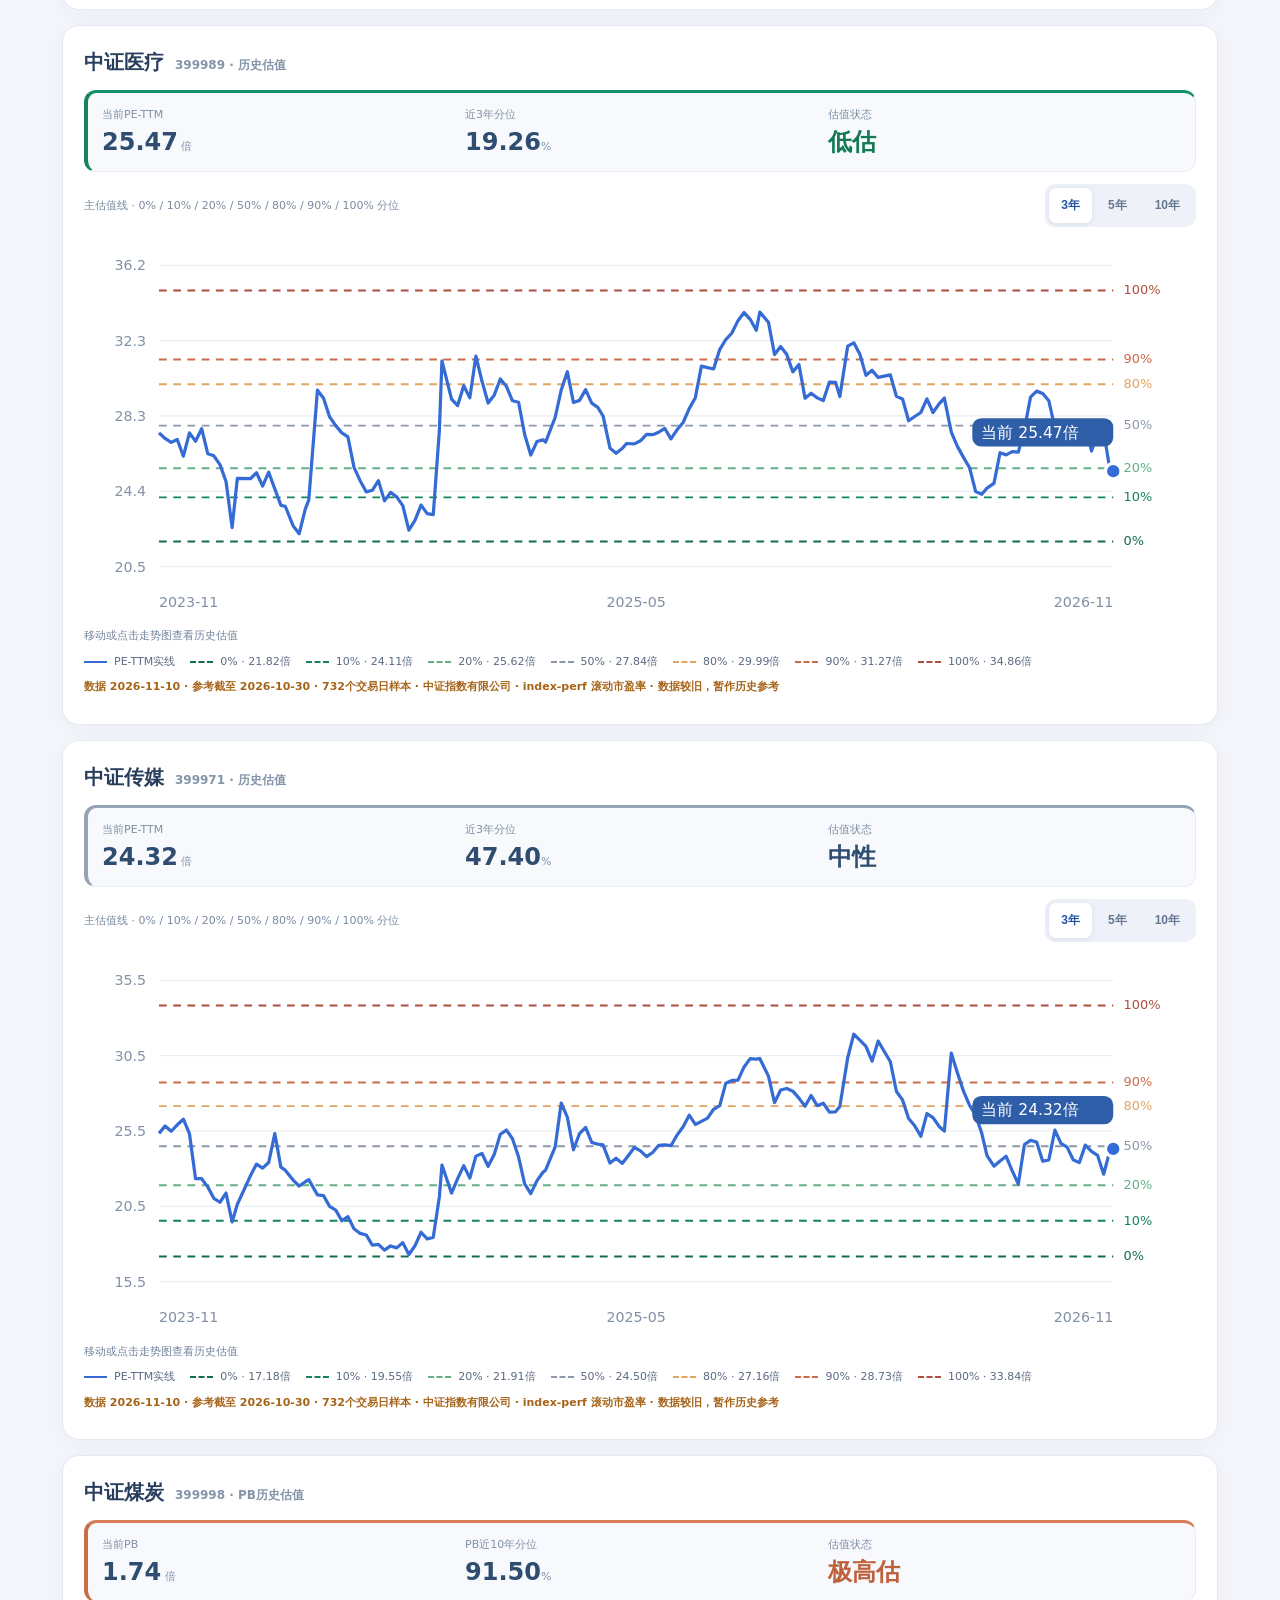
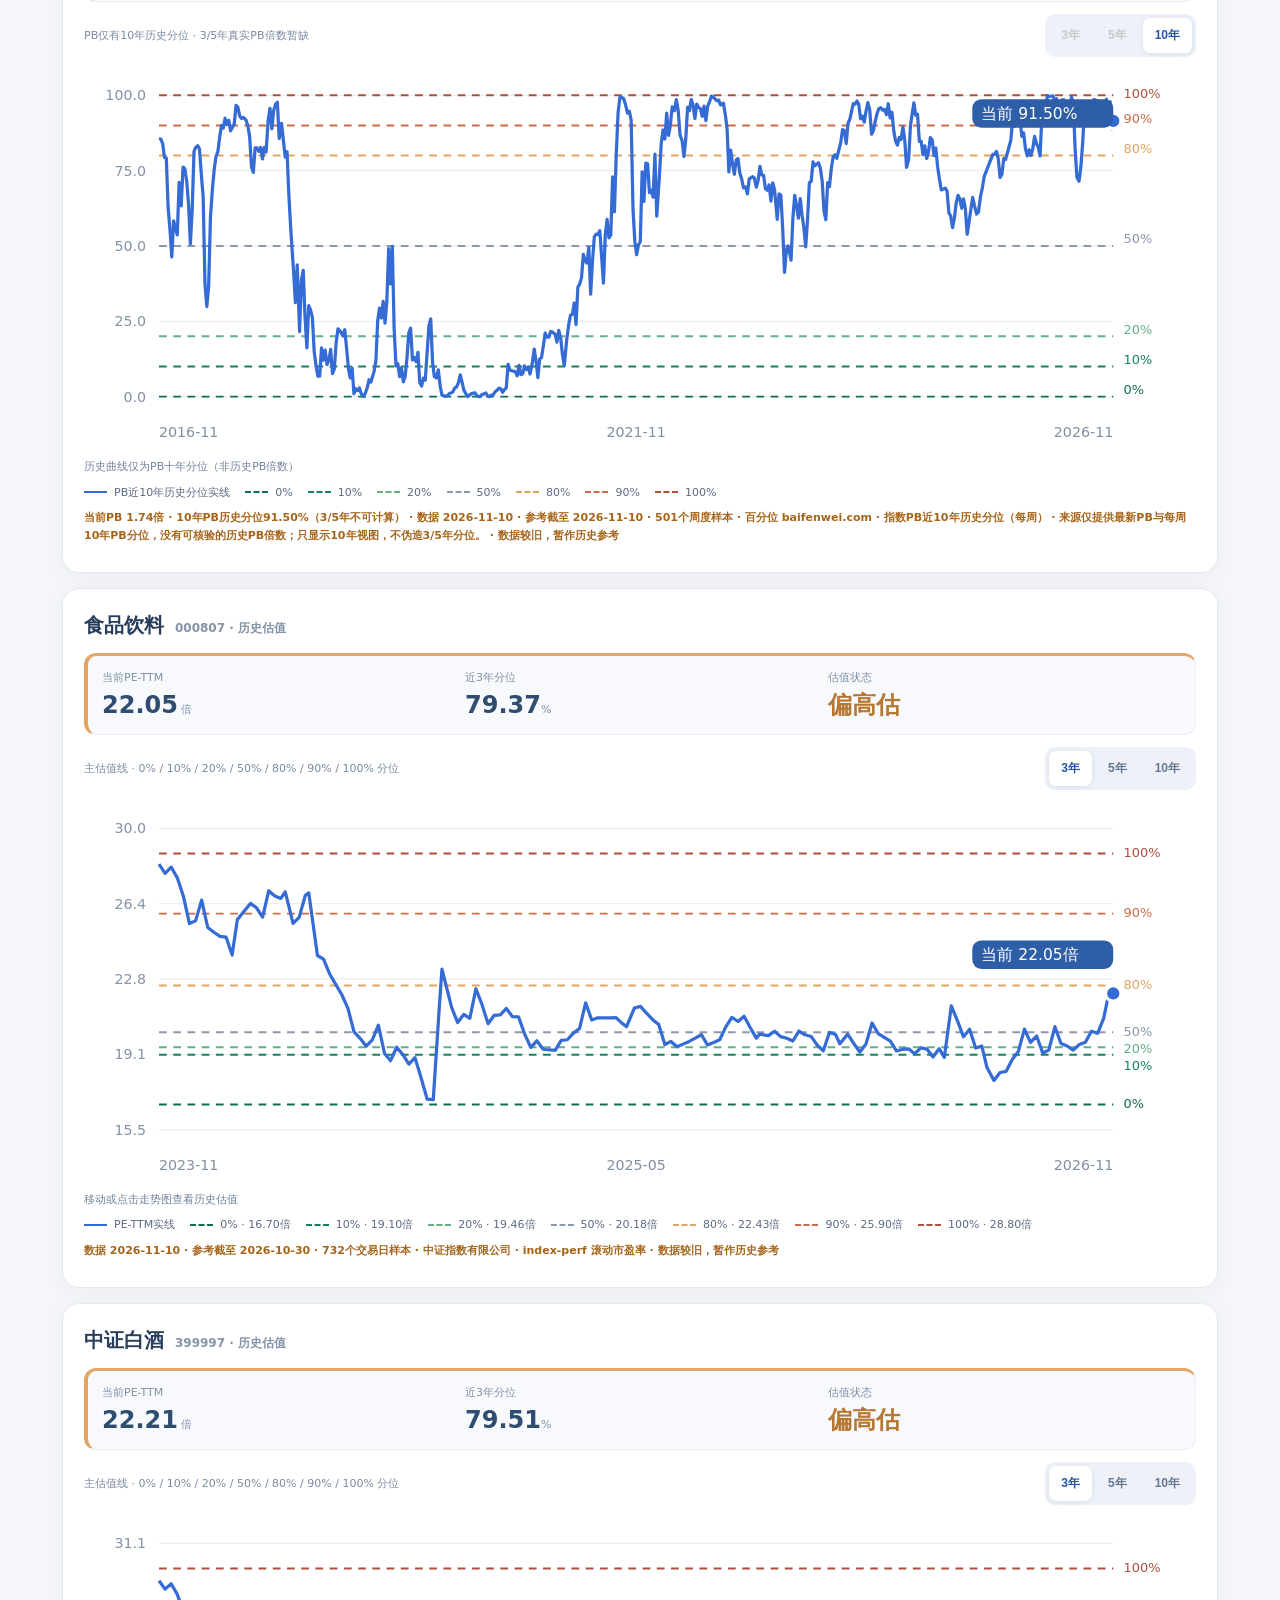
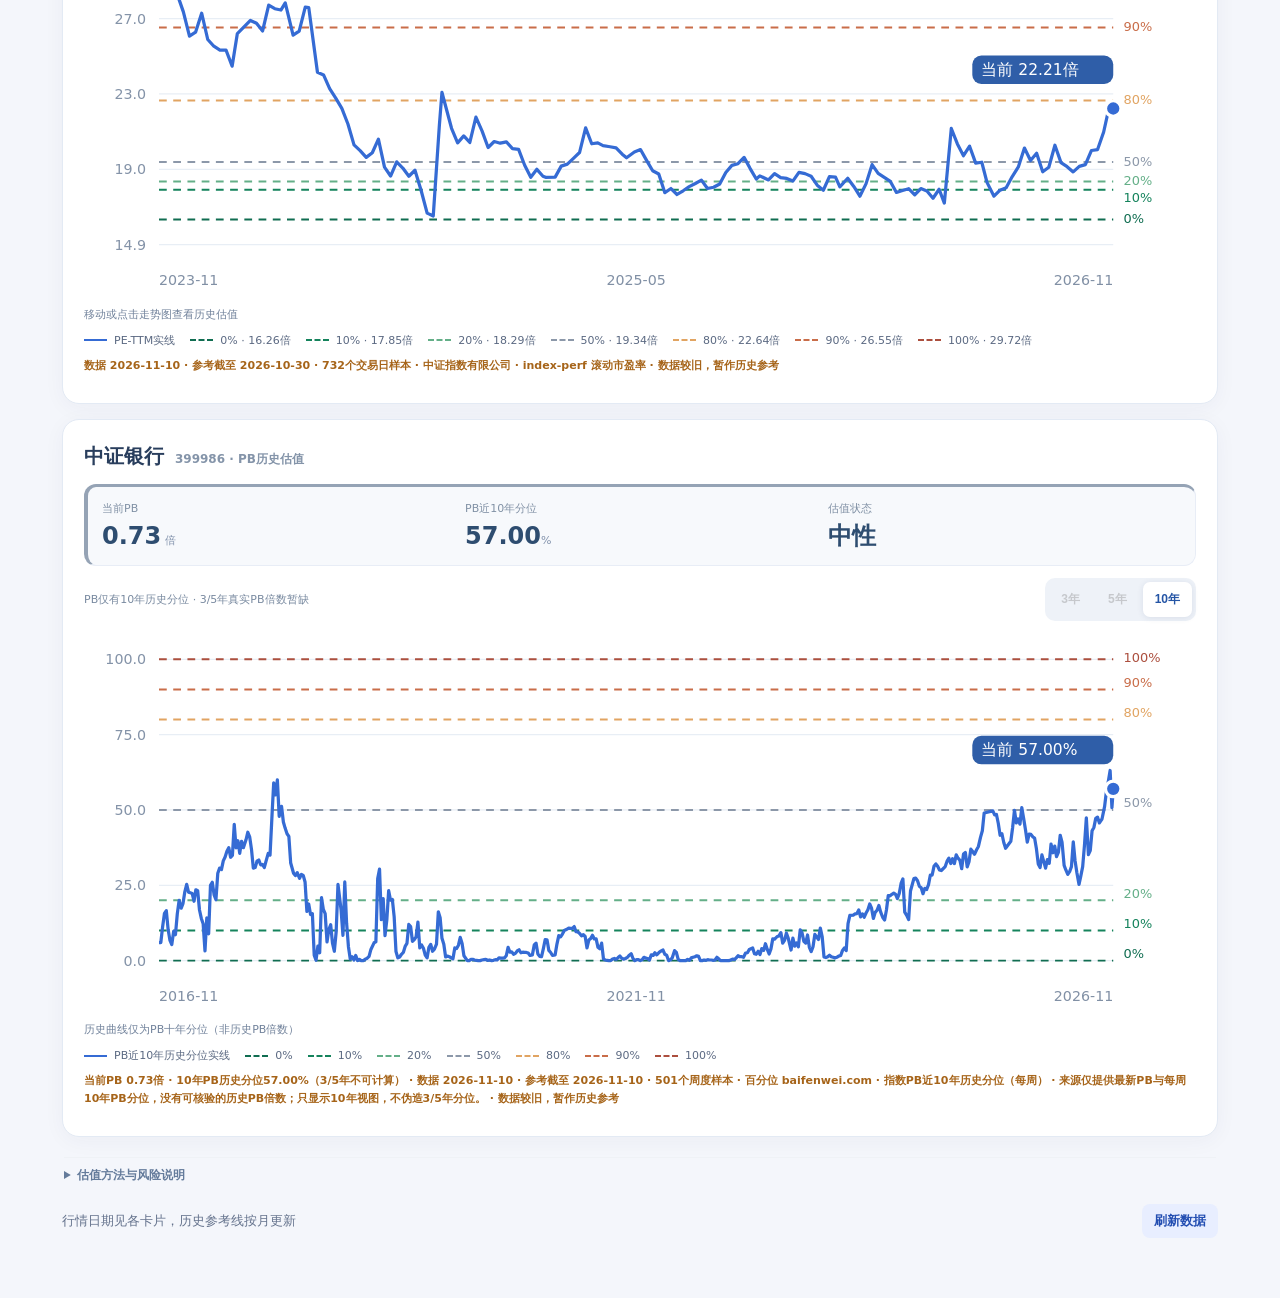
==== commit f76d81aa: "fix: render liquidity navigation on separate line" ====
--- a/index.html
+++ b/index.html
@@ -9,7 +9,8 @@
   <link rel="stylesheet" href="styles.css?v=20261103-sig1">
 </head>
 <body>
-<main class="dashboard" id="dashboard-top">\n<div style="padding:10px 16px"><a href="liquidity.html" style="color:#2467a8;font-weight:600">美元流动性监测 →</a></div>
+<main class="dashboard" id="dashboard-top">
+<div style="padding:10px 16px"><a href="liquidity.html" style="color:#2467a8;font-weight:600">美元流动性监测 →</a></div>
 <header class="dashboard-head">
   <div class="head-main"><div class="eyebrow">股债估值仪表盘</div><h1>估值观察</h1><div class="meta" id="stamp">正在读取最新行情</div></div>
 </header>
